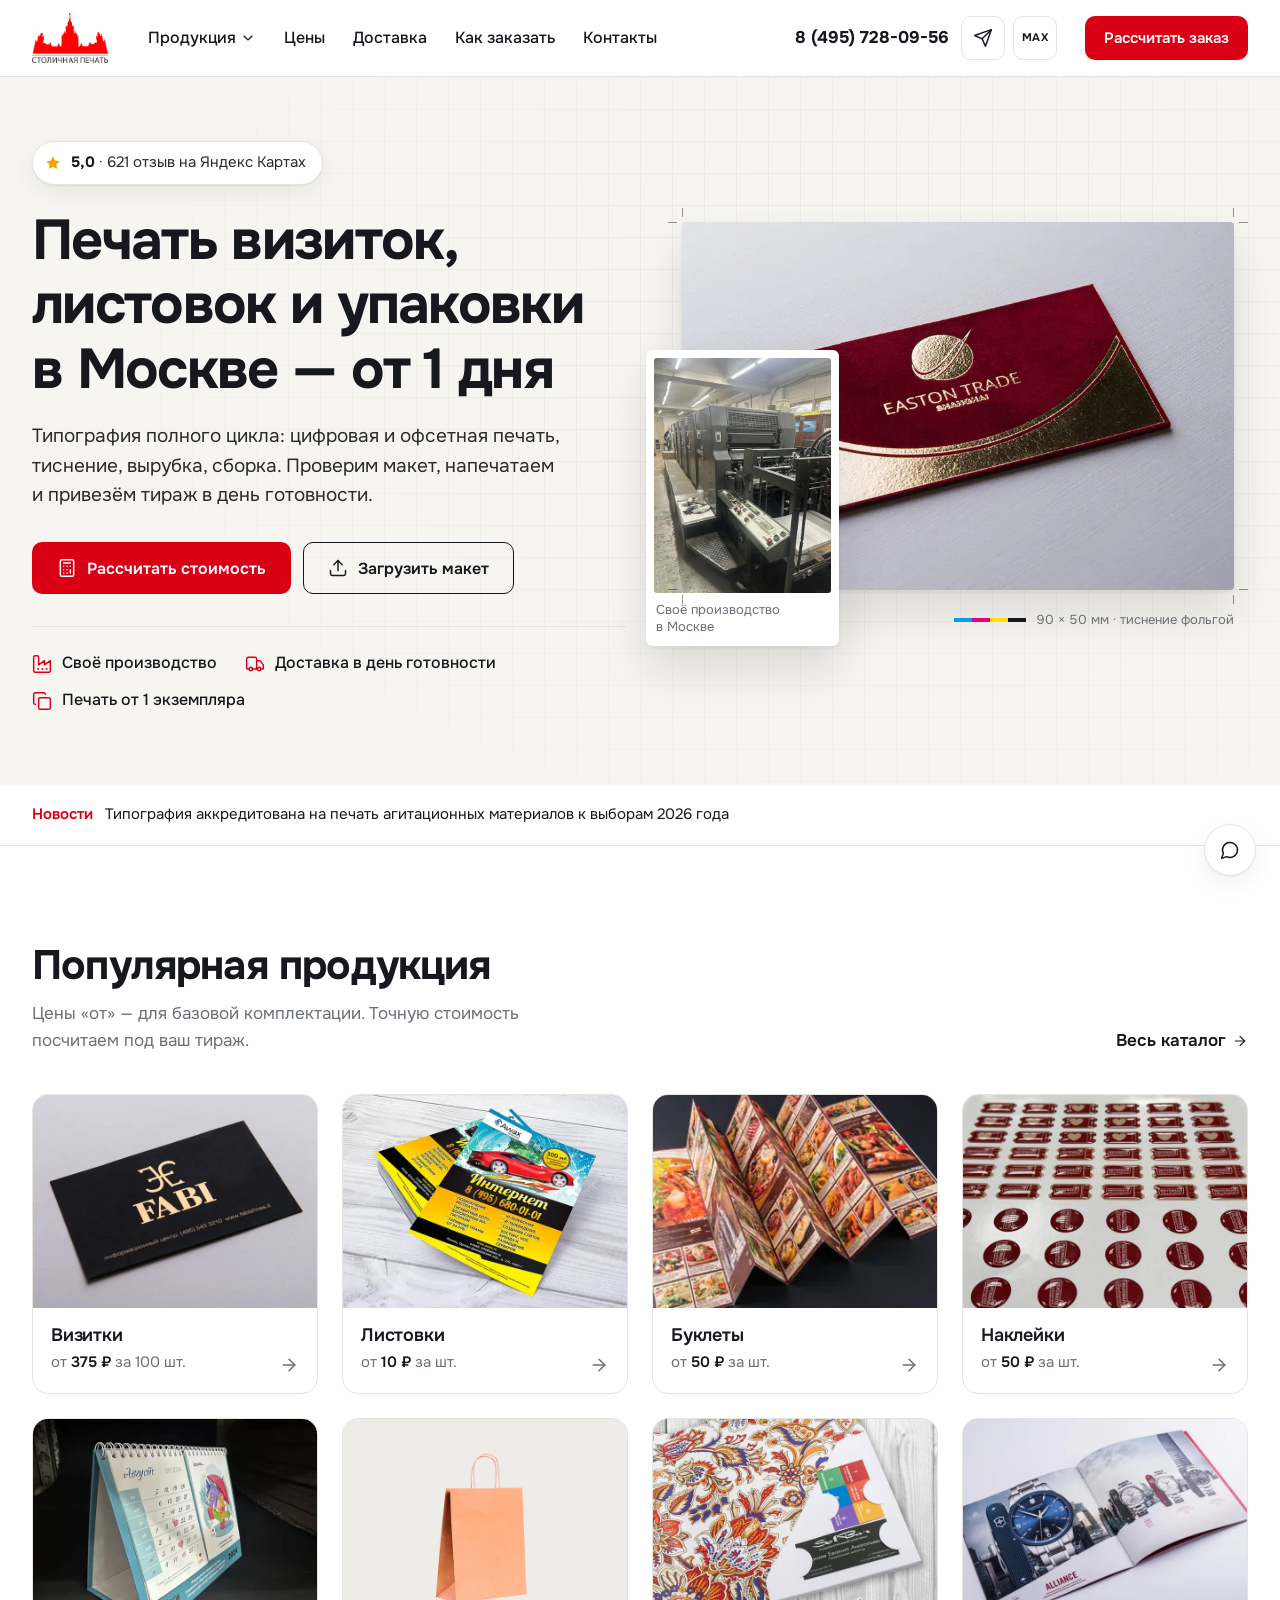
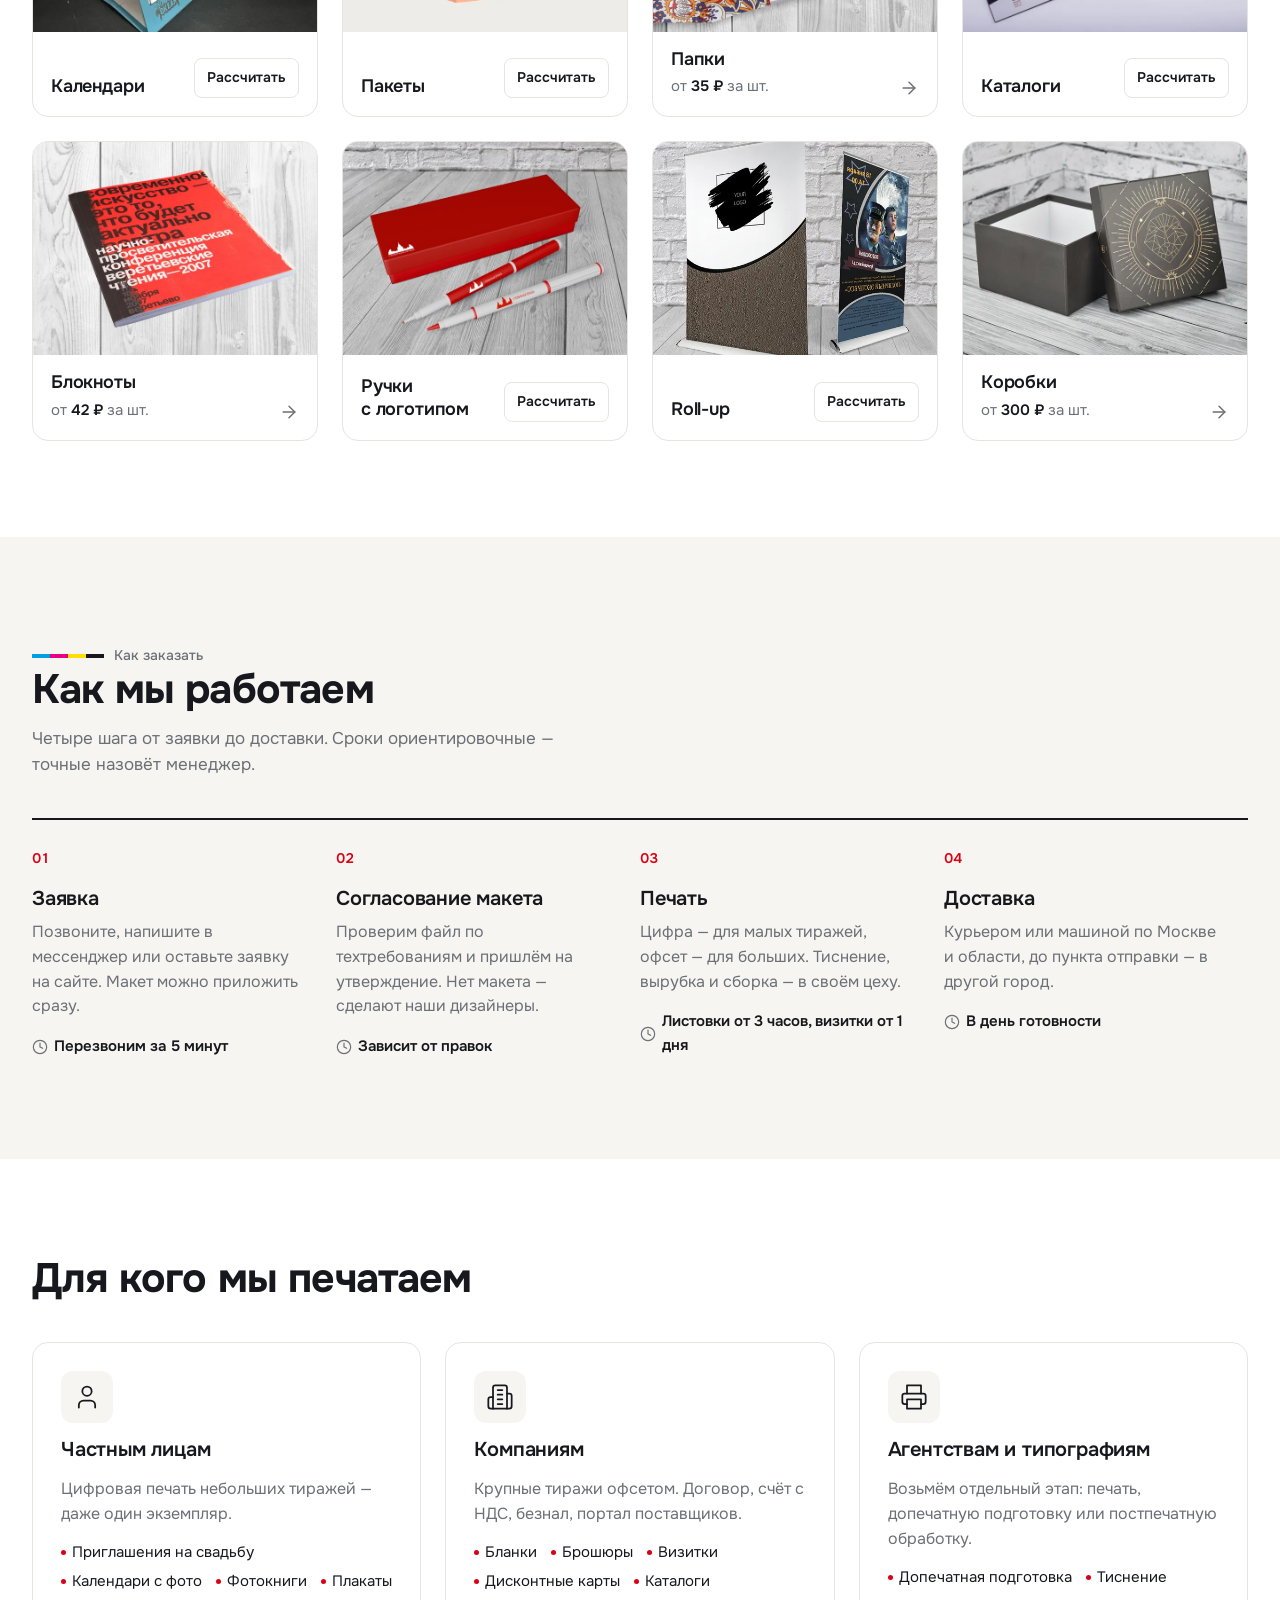
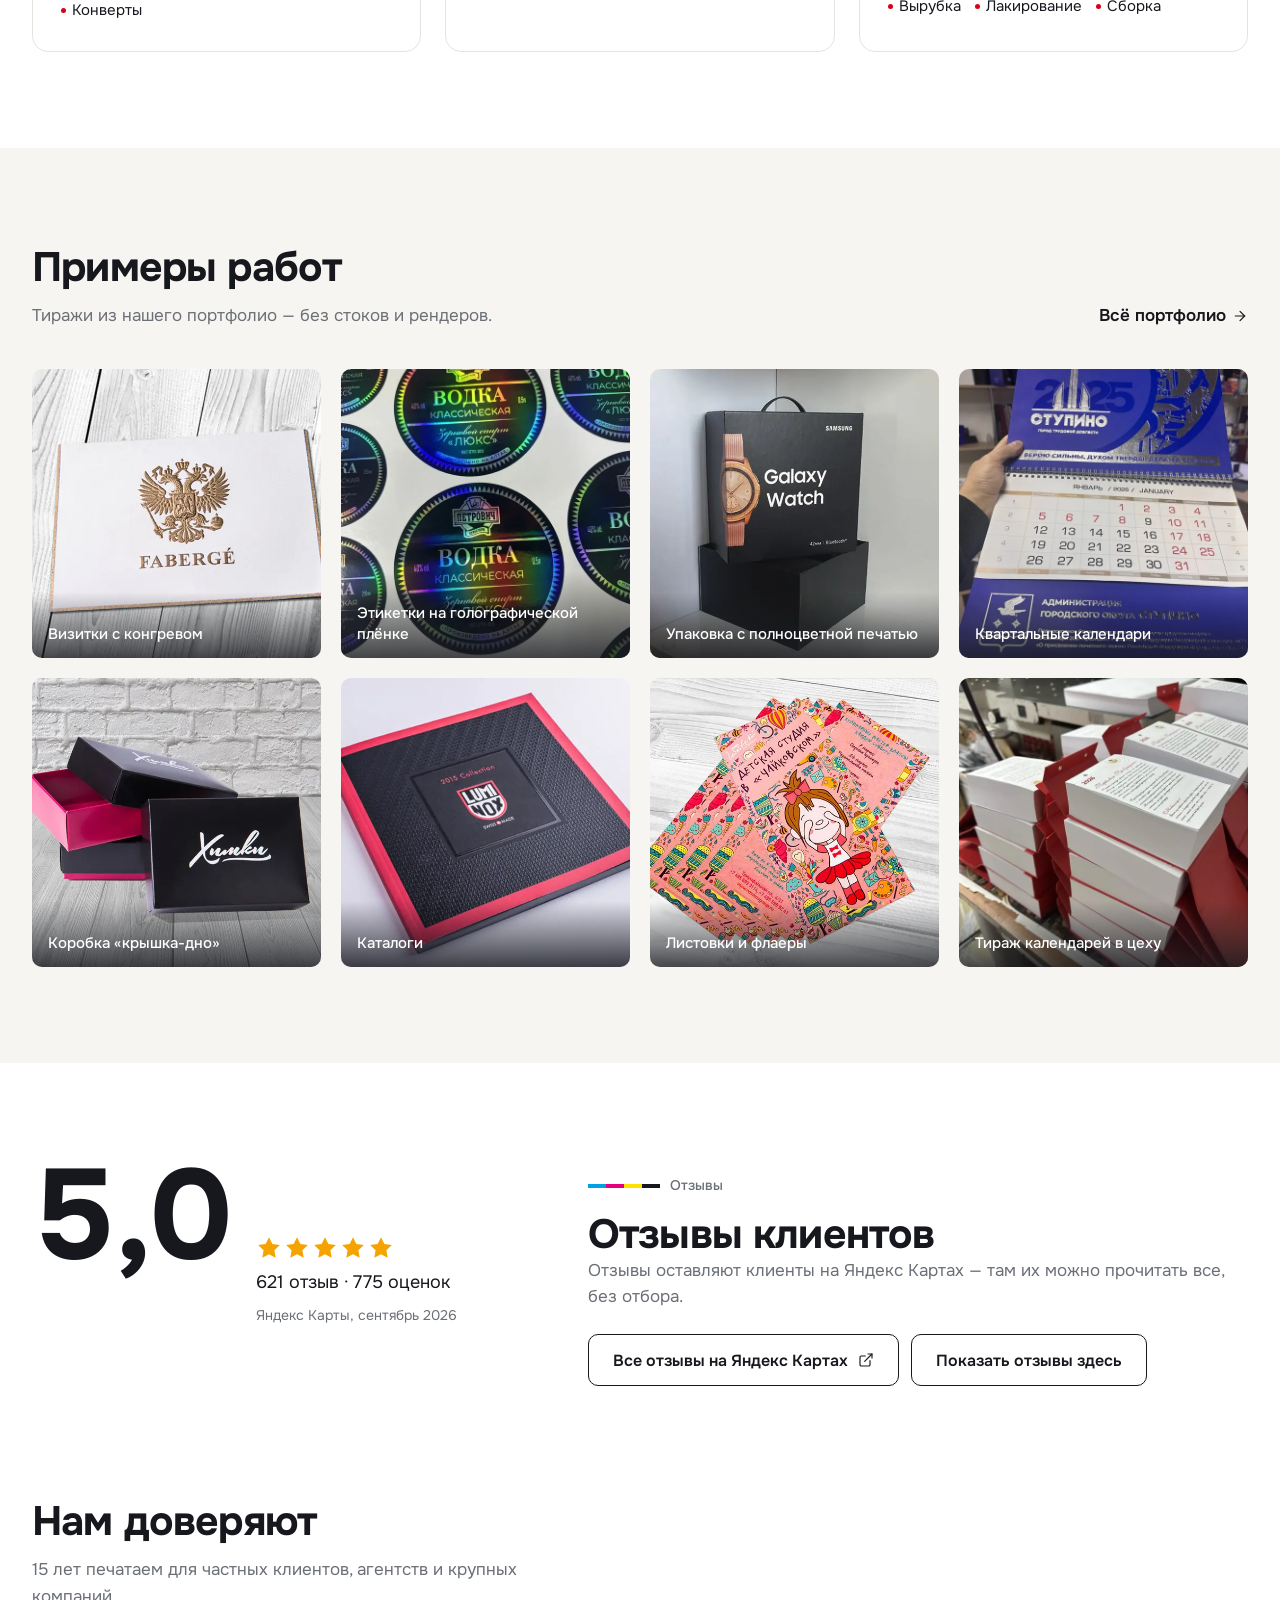
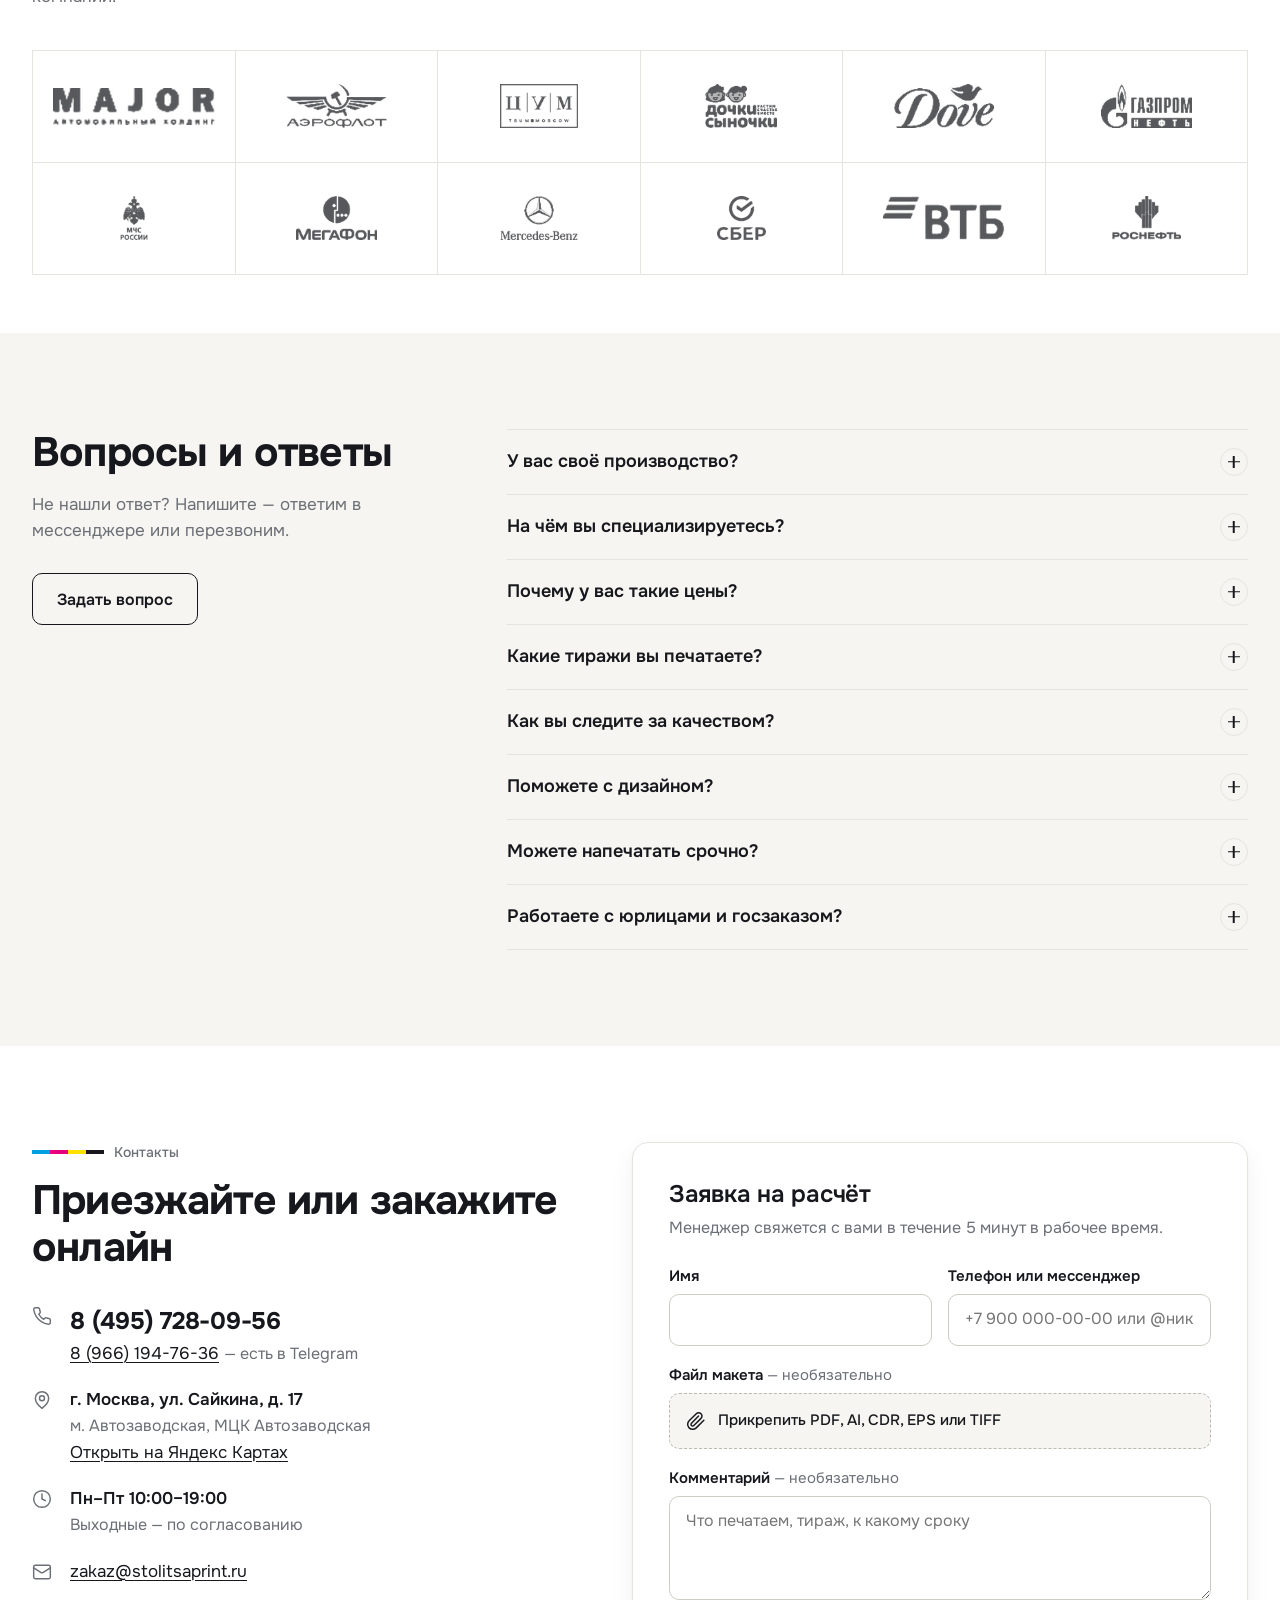
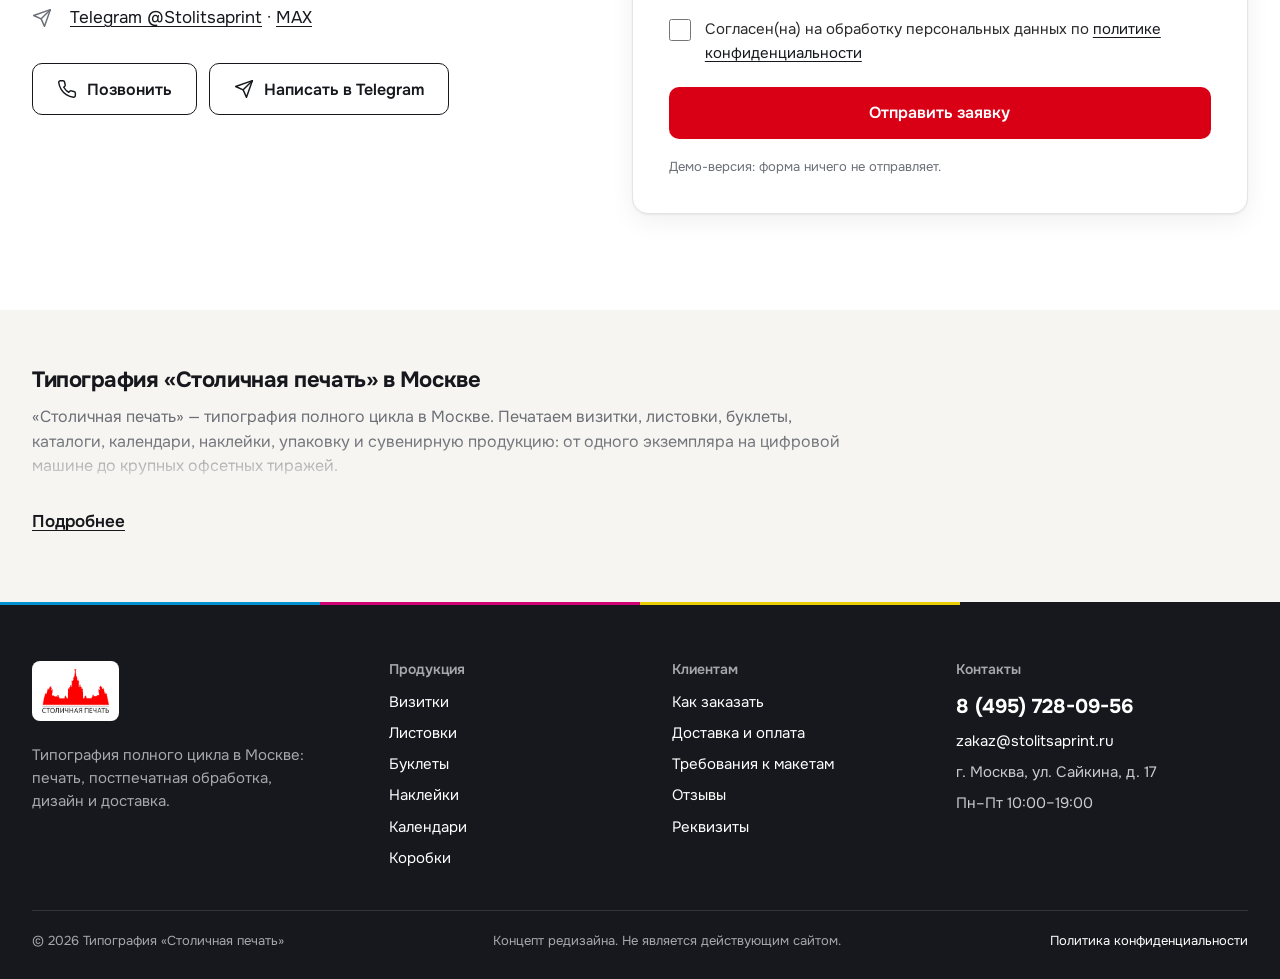
==== index.html @ eee94a29 "Концепт редизайна stolitsaprint.ru: главная и «Визитки» Статичный кликабельный макет (HTML + CSS + v" ====
<!doctype html>
<html lang="ru">
<head>
  <meta charset="utf-8">
  <meta name="viewport" content="width=device-width, initial-scale=1">
  <title>Печать визиток, листовок и упаковки в Москве | Столичная печать</title>
  <meta name="description" content="Типография полного цикла в Москве: цифровая и офсетная печать визиток, листовок, буклетов и упаковки от 1 экземпляра. Доставка в день готовности тиража.">
  <!-- Концепт: не индексировать, чтобы не конкурировать с действующим сайтом -->
  <meta name="robots" content="noindex, nofollow">
  <meta name="theme-color" content="#ffffff">
  <meta property="og:type" content="website">
  <meta property="og:locale" content="ru_RU">
  <meta property="og:title" content="Печать визиток, листовок и упаковки в Москве — Столичная печать">
  <meta property="og:description" content="Своё производство, доставка в день готовности, печать от 1 экземпляра. Рейтинг 5,0 на Яндекс Картах.">
  <link rel="icon" href="assets/img/favicon.png" type="image/png">
  <link rel="preconnect" href="https://fonts.googleapis.com">
  <link rel="preconnect" href="https://fonts.gstatic.com" crossorigin>
  <link rel="stylesheet" href="https://fonts.googleapis.com/css2?family=Onest:wght@400;500;600;700&display=swap">
  <link rel="preload" as="image" href="assets/img/hero-card.webp" fetchpriority="high">
  <link rel="stylesheet" href="assets/css/styles.css">
  <script>document.documentElement.classList.add('js');</script>
  <script src="assets/js/main.js" defer></script>
  <script type="application/ld+json">
  {
    "@context": "https://schema.org",
    "@type": "LocalBusiness",
    "@id": "https://stolitsaprint.ru/#business",
    "name": "Типография «Столичная печать»",
    "url": "https://stolitsaprint.ru/",
    "logo": "https://stolitsaprint.ru/local/templates/stolitsaprint/img/logo.png",
    "image": "https://stolitsaprint.ru/local/templates/stolitsaprint/img/logo.png",
    "telephone": "+7-495-728-09-56",
    "email": "zakaz@stolitsaprint.ru",
    "address": {
      "@type": "PostalAddress",
      "streetAddress": "ул. Сайкина, д. 17",
      "addressLocality": "Москва",
      "addressCountry": "RU"
    },
    "openingHoursSpecification": [{
      "@type": "OpeningHoursSpecification",
      "dayOfWeek": ["Monday", "Tuesday", "Wednesday", "Thursday", "Friday"],
      "opens": "10:00",
      "closes": "19:00"
    }],
    "sameAs": [
      "https://yandex.ru/maps/org/stolichnaya_pechat/109474708902/",
      "https://t.me/Stolitsaprint"
    ]
  }
  </script>
</head>
<body>
<!-- Иконки: один набор (Lucide), линейные, одна толщина -->
<svg width="0" height="0" style="position:absolute" aria-hidden="true" focusable="false">
  <symbol id="i-phone" viewBox="0 0 24 24"><path d="M22 16.92v3a2 2 0 0 1-2.18 2 19.79 19.79 0 0 1-8.63-3.07 19.5 19.5 0 0 1-6-6 19.79 19.79 0 0 1-3.07-8.67A2 2 0 0 1 4.11 2h3a2 2 0 0 1 2 1.72 12.84 12.84 0 0 0 .7 2.81 2 2 0 0 1-.45 2.11L8.09 9.91a16 16 0 0 0 6 6l1.27-1.27a2 2 0 0 1 2.11-.45 12.84 12.84 0 0 0 2.81.7A2 2 0 0 1 22 16.92z"/></symbol>
  <symbol id="i-send" viewBox="0 0 24 24"><path d="m22 2-7 20-4-9-9-4Z"/><path d="M22 2 11 13"/></symbol>
  <symbol id="i-msg" viewBox="0 0 24 24"><path d="M7.9 20A9 9 0 1 0 4 16.1L2 22Z"/></symbol>
  <symbol id="i-menu" viewBox="0 0 24 24"><path d="M4 6h16"/><path d="M4 12h16"/><path d="M4 18h16"/></symbol>
  <symbol id="i-x" viewBox="0 0 24 24"><path d="M18 6 6 18"/><path d="m6 6 12 12"/></symbol>
  <symbol id="i-chev-down" viewBox="0 0 24 24"><path d="m6 9 6 6 6-6"/></symbol>
  <symbol id="i-arrow-right" viewBox="0 0 24 24"><path d="M5 12h14"/><path d="m12 5 7 7-7 7"/></symbol>
  <symbol id="i-star" viewBox="0 0 24 24"><path d="M12 2l3.09 6.26L22 9.27l-5 4.87 1.18 6.88L12 17.77l-6.18 3.25L7 14.14 2 9.27l6.91-1.01L12 2z"/></symbol>
  <symbol id="i-factory" viewBox="0 0 24 24"><path d="M2 20a2 2 0 0 0 2 2h16a2 2 0 0 0 2-2V8l-7 5V8l-7 5V4a2 2 0 0 0-2-2H4a2 2 0 0 0-2 2Z"/><path d="M17 18h1"/><path d="M12 18h1"/><path d="M7 18h1"/></symbol>
  <symbol id="i-truck" viewBox="0 0 24 24"><path d="M14 18V6a2 2 0 0 0-2-2H4a2 2 0 0 0-2 2v11a1 1 0 0 0 1 1h2"/><path d="M15 18H9"/><path d="M19 18h2a1 1 0 0 0 1-1v-3.65a1 1 0 0 0-.22-.62l-3.48-4.35A1 1 0 0 0 17.52 8H14"/><circle cx="17" cy="18" r="2"/><circle cx="7" cy="18" r="2"/></symbol>
  <symbol id="i-copy" viewBox="0 0 24 24"><rect width="14" height="14" x="8" y="8" rx="2"/><path d="M4 16c-1.1 0-2-.9-2-2V4c0-1.1.9-2 2-2h10c1.1 0 2 .9 2 2"/></symbol>
  <symbol id="i-upload" viewBox="0 0 24 24"><path d="M21 15v4a2 2 0 0 1-2 2H5a2 2 0 0 1-2-2v-4"/><path d="m17 8-5-5-5 5"/><path d="M12 3v12"/></symbol>
  <symbol id="i-calc" viewBox="0 0 24 24"><rect width="16" height="20" x="4" y="2" rx="2"/><path d="M8 6h8"/><path d="M16 14v4"/><path d="M16 10h.01"/><path d="M12 10h.01"/><path d="M8 10h.01"/><path d="M12 14h.01"/><path d="M8 14h.01"/><path d="M12 18h.01"/><path d="M8 18h.01"/></symbol>
  <symbol id="i-check-circle" viewBox="0 0 24 24"><circle cx="12" cy="12" r="10"/><path d="m9 12 2 2 4-4"/></symbol>
  <symbol id="i-pin" viewBox="0 0 24 24"><path d="M20 10c0 6-8 12-8 12s-8-6-8-12a8 8 0 0 1 16 0Z"/><circle cx="12" cy="10" r="3"/></symbol>
  <symbol id="i-clock" viewBox="0 0 24 24"><circle cx="12" cy="12" r="10"/><path d="M12 6v6l4 2"/></symbol>
  <symbol id="i-mail" viewBox="0 0 24 24"><rect width="20" height="16" x="2" y="4" rx="2"/><path d="m22 7-8.97 5.7a1.94 1.94 0 0 1-2.06 0L2 7"/></symbol>
  <symbol id="i-user" viewBox="0 0 24 24"><path d="M19 21v-2a4 4 0 0 0-4-4H9a4 4 0 0 0-4 4v2"/><circle cx="12" cy="7" r="4"/></symbol>
  <symbol id="i-building" viewBox="0 0 24 24"><path d="M6 22V4a2 2 0 0 1 2-2h8a2 2 0 0 1 2 2v18Z"/><path d="M6 12H4a2 2 0 0 0-2 2v6a2 2 0 0 0 2 2h2"/><path d="M18 9h2a2 2 0 0 1 2 2v9a2 2 0 0 1-2 2h-2"/><path d="M10 6h4"/><path d="M10 10h4"/><path d="M10 14h4"/><path d="M10 18h4"/></symbol>
  <symbol id="i-printer" viewBox="0 0 24 24"><path d="M6 9V2h12v7"/><path d="M6 18H4a2 2 0 0 1-2-2v-5a2 2 0 0 1 2-2h16a2 2 0 0 1 2 2v5a2 2 0 0 1-2 2h-2"/><rect width="12" height="8" x="6" y="14"/></symbol>
  <symbol id="i-external" viewBox="0 0 24 24"><path d="M15 3h6v6"/><path d="M10 14 21 3"/><path d="M18 13v6a2 2 0 0 1-2 2H5a2 2 0 0 1-2-2V8a2 2 0 0 1 2-2h6"/></symbol>
  <symbol id="i-paperclip" viewBox="0 0 24 24"><path d="m21.44 11.05-9.19 9.19a6 6 0 0 1-8.49-8.49l8.57-8.57A4 4 0 1 1 18 8.84l-8.59 8.57a2 2 0 0 1-2.83-2.83l8.49-8.48"/></symbol>
</svg>

<a class="skip-link" href="#main">Перейти к содержанию</a>

<header class="header">
  <div class="container header__inner">
    <a class="logo" href="./" aria-label="Столичная печать — на главную"><img src="assets/img/logo.png" width="189" height="125" alt="Столичная печать"></a>
    <nav class="nav" aria-label="Основное меню">
      <button class="nav__link" id="mega-btn" type="button" aria-expanded="false" aria-controls="mega">Продукция <svg class="i i--sm" aria-hidden="true"><use href="#i-chev-down"/></svg></button>
      <a class="nav__link" href="#" data-stub>Цены</a>
      <a class="nav__link" href="vizitki/#delivery">Доставка</a>
      <a class="nav__link" href="#how">Как заказать</a>
      <a class="nav__link" href="#contacts">Контакты</a>
    </nav>
    <div class="header__contacts">
      <a class="header__phone" href="tel:+74957280956">8 (495) 728-09-56</a>
      <a class="icon-btn icon-btn--call" href="tel:+74957280956" aria-label="Позвонить: 8 (495) 728-09-56"><svg class="i" aria-hidden="true"><use href="#i-phone"/></svg></a>
      <a class="icon-btn" href="https://t.me/Stolitsaprint" target="_blank" rel="noopener" aria-label="Написать в Telegram"><svg class="i" aria-hidden="true"><use href="#i-send"/></svg></a>
      <a class="icon-btn" href="https://max.ru/u/f9LHodD0cOImZH7Z6fxQsS6uw_I-IrdhSO24rC0mJl4U2F6npe6dw1zh8OI" target="_blank" rel="noopener" aria-label="Написать в MAX"><span class="icon-btn__txt" aria-hidden="true">MAX</span></a>
    </div>
    <button class="btn btn--primary btn--sm header__cta" type="button" data-order data-title="Расчёт заказа">Рассчитать заказ</button>
    <button class="icon-btn burger" id="burger" type="button" aria-expanded="false" aria-controls="mnav" aria-label="Открыть меню"><svg class="i" aria-hidden="true"><use href="#i-menu"/></svg></button>
  </div>

  <div class="mega" id="mega" hidden>
    <div class="container mega__grid">
      <div class="mega__group">
        <h3>Полиграфия</h3>
        <ul>
          <li><a href="vizitki/">Визитки</a></li>
          <li><a href="#" data-stub>Листовки</a></li>
          <li><a href="#" data-stub>Буклеты</a></li>
          <li><a href="#" data-stub>Каталоги</a></li>
          <li><a href="#" data-stub>Блокноты</a></li>
          <li><a href="#" data-stub>Календари</a></li>
          <li><a href="#" data-stub>Наклейки</a></li>
        </ul>
      </div>
      <div class="mega__group">
        <h3>Упаковка</h3>
        <ul>
          <li><a href="#" data-stub>Коробки</a></li>
          <li><a href="#" data-stub>Пакеты</a></li>
          <li><a href="#" data-stub>Подарочная упаковка</a></li>
          <li><a href="#" data-stub>Папки</a></li>
        </ul>
      </div>
      <div class="mega__group">
        <h3>Сувениры</h3>
        <ul>
          <li><a href="#" data-stub>Ручки с логотипом</a></li>
          <li><a href="#" data-stub>Кружки</a></li>
          <li><a href="#" data-stub>Ежедневники</a></li>
          <li><a href="#" data-stub>Футболки</a></li>
        </ul>
      </div>
      <div class="mega__group">
        <h3>Реклама и POS</h3>
        <ul>
          <li><a href="#" data-stub>Roll-up</a></li>
          <li><a href="#" data-stub>Баннеры</a></li>
          <li><a href="#" data-stub>Вывески</a></li>
          <li><a href="#" data-stub>POS-материалы</a></li>
        </ul>
      </div>
      <div class="mega__group">
        <h3>Дизайн</h3>
        <ul>
          <li><a href="#" data-stub>Разработка макета</a></li>
          <li><a href="#" data-stub>Логотип</a></li>
          <li><a href="#" data-stub>Фирменный стиль</a></li>
        </ul>
      </div>
      <div class="mega__promo">
        <h3>Не нашли нужное?</h3>
        <p>Опишите задачу или пришлите макет — посчитаем любой тираж.</p>
        <button class="btn btn--secondary btn--sm" type="button" data-order data-title="Расчёт заказа">Оставить заявку</button>
        <a class="link-arrow" href="#" data-stub>Весь каталог <svg class="i i--sm" aria-hidden="true"><use href="#i-arrow-right"/></svg></a>
      </div>
    </div>
  </div>
</header>

<div class="mnav" id="mnav" hidden>
  <nav aria-label="Мобильное меню">
    <ul class="mnav__list">
      <li>
        <button class="mnav__link" type="button" data-toggle aria-expanded="false" aria-controls="mnav-products">Продукция <svg class="i" aria-hidden="true"><use href="#i-chev-down"/></svg></button>
        <ul class="mnav__sub" id="mnav-products" hidden>
          <li><a href="vizitki/">Визитки</a></li>
          <li><a href="#" data-stub>Листовки</a></li>
          <li><a href="#" data-stub>Буклеты</a></li>
          <li><a href="#" data-stub>Наклейки</a></li>
          <li><a href="#" data-stub>Календари</a></li>
          <li><a href="#" data-stub>Каталоги</a></li>
          <li><a href="#" data-stub>Коробки</a></li>
          <li><a href="#" data-stub>Пакеты</a></li>
          <li><a href="#" data-stub>Сувениры</a></li>
          <li><a href="#" data-stub>Весь каталог</a></li>
        </ul>
      </li>
      <li><a class="mnav__link" href="#" data-stub>Цены</a></li>
      <li><a class="mnav__link" href="vizitki/#delivery">Доставка</a></li>
      <li><a class="mnav__link" href="#how">Как заказать</a></li>
      <li><a class="mnav__link" href="#contacts">Контакты</a></li>
    </ul>
    <div class="mnav__foot">
      <a class="header__phone" href="tel:+74957280956">8 (495) 728-09-56</a>
      <button class="btn btn--primary btn--block" type="button" data-order data-title="Расчёт заказа">Рассчитать заказ</button>
      <a class="btn btn--secondary btn--block" href="https://t.me/Stolitsaprint" target="_blank" rel="noopener"><svg class="i" aria-hidden="true"><use href="#i-send"/></svg>Telegram</a>
      <a class="btn btn--secondary btn--block" href="https://max.ru/u/f9LHodD0cOImZH7Z6fxQsS6uw_I-IrdhSO24rC0mJl4U2F6npe6dw1zh8OI" target="_blank" rel="noopener">MAX</a>
    </div>
  </nav>
</div>

<main id="main">
  <!-- 1. Первый экран -->
  <section class="hero" aria-labelledby="hero-title">
    <div class="container hero__grid">
      <div class="hero__text">
        <a class="rating-badge" href="https://yandex.ru/maps/org/stolichnaya_pechat/109474708902/" target="_blank" rel="noopener">
          <span class="stars" aria-hidden="true"><svg class="i"><use href="#i-star"/></svg></span>
          <span><strong>5,0</strong> · 621 отзыв на Яндекс Картах</span>
        </a>
        <h1 id="hero-title">Печать визиток, листовок и&nbsp;упаковки в&nbsp;Москве — от&nbsp;1&nbsp;дня</h1>
        <p class="hero__lead">Типография полного цикла: цифровая и&nbsp;офсетная печать, тиснение, вырубка, сборка. Проверим макет, напечатаем и&nbsp;привезём тираж в&nbsp;день готовности.</p>
        <div class="hero__actions">
          <button class="btn btn--primary" type="button" data-order data-title="Расчёт стоимости"><svg class="i" aria-hidden="true"><use href="#i-calc"/></svg>Рассчитать стоимость</button>
          <button class="btn btn--secondary" type="button" data-order data-file><svg class="i" aria-hidden="true"><use href="#i-upload"/></svg>Загрузить макет</button>
        </div>
        <ul class="facts">
          <li><svg class="i" aria-hidden="true"><use href="#i-factory"/></svg>Своё производство</li>
          <li><svg class="i" aria-hidden="true"><use href="#i-truck"/></svg>Доставка в&nbsp;день готовности</li>
          <li><svg class="i" aria-hidden="true"><use href="#i-copy"/></svg>Печать от&nbsp;1&nbsp;экземпляра</li>
        </ul>
      </div>
      <div class="hero__media">
        <div class="hero__photo crop">
          <img src="assets/img/hero-card.webp" width="817" height="544" alt="Визитка на бордовом картоне с золотым тиснением фольгой" fetchpriority="high" decoding="async">
        </div>
        <figure class="hero__press">
          <img src="assets/img/hero-press.webp" width="480" height="640" alt="Офсетная печатная машина в цеху" decoding="async">
          <figcaption>Своё производство в&nbsp;Москве</figcaption>
        </figure>
        <p class="hero__spec"><span class="cmyk" aria-hidden="true"></span>90 × 50 мм · тиснение фольгой</p>
      </div>
    </div>
  </section>

  <div class="newsline">
    <div class="container newsline__inner">
      <span class="newsline__tag">Новости</span>
      <a href="#" data-stub>Типография аккредитована на&nbsp;печать агитационных материалов к&nbsp;выборам 2026&nbsp;года</a>
    </div>
  </div>

  <!-- 2. Популярная продукция -->
  <section class="section" id="products" aria-labelledby="products-title">
    <div class="container">
      <div class="section-head">
        <div>
          <h2 id="products-title">Популярная продукция</h2>
          <p>Цены «от» — для базовой комплектации. Точную стоимость посчитаем под ваш тираж.</p>
        </div>
        <a class="section-head__link" href="#" data-stub>Весь каталог <svg class="i i--sm" aria-hidden="true"><use href="#i-arrow-right"/></svg></a>
      </div>
      <ul class="products">
        <li class="product reveal">
          <div class="product__img"><img src="assets/img/products/vizitki.webp" width="640" height="480" alt="Чёрная визитка с золотым логотипом" loading="lazy" decoding="async"></div>
          <div class="product__body">
            <div><h3 class="product__name"><a href="vizitki/">Визитки</a></h3><p class="product__price">от <strong>375&nbsp;₽</strong> за 100&nbsp;шт.</p></div>
            <svg class="i product__arrow" aria-hidden="true"><use href="#i-arrow-right"/></svg>
          </div>
        </li>
        <li class="product reveal">
          <div class="product__img"><img src="assets/img/products/listovki.webp" width="640" height="480" alt="Пачки цветных листовок" loading="lazy" decoding="async"></div>
          <div class="product__body">
            <div><h3 class="product__name"><a href="#" data-stub>Листовки</a></h3><p class="product__price">от <strong>10&nbsp;₽</strong> за шт.</p></div>
            <svg class="i product__arrow" aria-hidden="true"><use href="#i-arrow-right"/></svg>
          </div>
        </li>
        <li class="product reveal">
          <div class="product__img"><img src="assets/img/products/buklety.webp" width="270" height="202" alt="Буклет-гармошка с меню ресторана" loading="lazy" decoding="async"></div>
          <div class="product__body">
            <div><h3 class="product__name"><a href="#" data-stub>Буклеты</a></h3><p class="product__price">от <strong>50&nbsp;₽</strong> за шт.</p></div>
            <svg class="i product__arrow" aria-hidden="true"><use href="#i-arrow-right"/></svg>
          </div>
        </li>
        <li class="product reveal">
          <div class="product__img"><img src="assets/img/products/nakleyki.webp" width="640" height="480" alt="Лист наклеек-этикеток после вырубки" loading="lazy" decoding="async"></div>
          <div class="product__body">
            <div><h3 class="product__name"><a href="#" data-stub>Наклейки</a></h3><p class="product__price">от <strong>50&nbsp;₽</strong> за шт.</p></div>
            <svg class="i product__arrow" aria-hidden="true"><use href="#i-arrow-right"/></svg>
          </div>
        </li>
        <li class="product reveal">
          <div class="product__img"><img src="assets/img/products/kalendari.webp" width="640" height="480" alt="Настольный календарь-домик на пружине" loading="lazy" decoding="async"></div>
          <div class="product__body">
            <div><h3 class="product__name"><a href="#" data-stub>Календари</a></h3></div>
            <button class="product__calc" type="button" data-order data-product="календари">Рассчитать</button>
          </div>
        </li>
        <li class="product reveal">
          <div class="product__img"><img src="assets/img/products/pakety.webp" width="640" height="480" alt="Крафтовый бумажный пакет" loading="lazy" decoding="async"></div>
          <div class="product__body">
            <div><h3 class="product__name"><a href="#" data-stub>Пакеты</a></h3></div>
            <button class="product__calc" type="button" data-order data-product="пакеты">Рассчитать</button>
          </div>
        </li>
        <li class="product reveal">
          <div class="product__img"><img src="assets/img/products/papki.webp" width="640" height="480" alt="Папка с фирменным орнаментом" loading="lazy" decoding="async"></div>
          <div class="product__body">
            <div><h3 class="product__name"><a href="#" data-stub>Папки</a></h3><p class="product__price">от <strong>35&nbsp;₽</strong> за шт.</p></div>
            <svg class="i product__arrow" aria-hidden="true"><use href="#i-arrow-right"/></svg>
          </div>
        </li>
        <li class="product reveal">
          <div class="product__img"><img src="assets/img/products/katalogi.webp" width="640" height="480" alt="Раскрытый каталог часов" loading="lazy" decoding="async"></div>
          <div class="product__body">
            <div><h3 class="product__name"><a href="#" data-stub>Каталоги</a></h3></div>
            <button class="product__calc" type="button" data-order data-product="каталоги">Рассчитать</button>
          </div>
        </li>
        <li class="product reveal">
          <div class="product__img"><img src="assets/img/products/bloknoty.webp" width="640" height="480" alt="Блокнот с красно-чёрной обложкой" loading="lazy" decoding="async"></div>
          <div class="product__body">
            <div><h3 class="product__name"><a href="#" data-stub>Блокноты</a></h3><p class="product__price">от <strong>42&nbsp;₽</strong> за шт.</p></div>
            <svg class="i product__arrow" aria-hidden="true"><use href="#i-arrow-right"/></svg>
          </div>
        </li>
        <li class="product reveal">
          <div class="product__img"><img src="assets/img/products/ruchki.webp" width="640" height="480" alt="Ручки с логотипом в подарочном футляре" loading="lazy" decoding="async"></div>
          <div class="product__body">
            <div><h3 class="product__name"><a href="#" data-stub>Ручки с&nbsp;логотипом</a></h3></div>
            <button class="product__calc" type="button" data-order data-product="ручки с логотипом">Рассчитать</button>
          </div>
        </li>
        <li class="product reveal">
          <div class="product__img"><img src="assets/img/products/roll-up.webp" width="545" height="408" alt="Два мобильных стенда roll-up" loading="lazy" decoding="async"></div>
          <div class="product__body">
            <div><h3 class="product__name"><a href="#" data-stub>Roll-up</a></h3></div>
            <button class="product__calc" type="button" data-order data-product="roll-up">Рассчитать</button>
          </div>
        </li>
        <li class="product reveal">
          <div class="product__img"><img src="assets/img/products/korobki.webp" width="640" height="480" alt="Чёрная подарочная коробка с золотым узором" loading="lazy" decoding="async"></div>
          <div class="product__body">
            <div><h3 class="product__name"><a href="#" data-stub>Коробки</a></h3><p class="product__price">от <strong>300&nbsp;₽</strong> за шт.</p></div>
            <svg class="i product__arrow" aria-hidden="true"><use href="#i-arrow-right"/></svg>
          </div>
        </li>
      </ul>
    </div>
  </section>

  <!-- 3. Как мы работаем -->
  <section class="section section--paper" id="how" aria-labelledby="how-title">
    <div class="container">
      <div class="section-head">
        <div>
          <p class="eyebrow"><span class="cmyk" aria-hidden="true"></span>Как заказать</p>
          <h2 id="how-title">Как мы работаем</h2>
          <p>Четыре шага от заявки до доставки. Сроки ориентировочные — точные назовёт менеджер.</p>
        </div>
      </div>
      <ol class="steps">
        <li class="step reveal">
          <h3>Заявка</h3>
          <p>Позвоните, напишите в мессенджер или оставьте заявку на сайте. Макет можно приложить сразу.</p>
          <span class="step__time"><svg class="i i--sm" aria-hidden="true"><use href="#i-clock"/></svg>Перезвоним за 5 минут</span>
        </li>
        <li class="step reveal">
          <h3>Согласование макета</h3>
          <p>Проверим файл по техтребованиям и пришлём на утверждение. Нет макета — сделают наши дизайнеры.</p>
          <span class="step__time"><svg class="i i--sm" aria-hidden="true"><use href="#i-clock"/></svg>Зависит от правок</span>
        </li>
        <li class="step reveal">
          <h3>Печать</h3>
          <p>Цифра — для малых тиражей, офсет — для больших. Тиснение, вырубка и&nbsp;сборка — в своём цеху.</p>
          <span class="step__time"><svg class="i i--sm" aria-hidden="true"><use href="#i-clock"/></svg>Листовки от 3 часов, визитки от 1 дня</span>
        </li>
        <li class="step reveal">
          <h3>Доставка</h3>
          <p>Курьером или машиной по Москве и области, до пункта отправки — в другой город.</p>
          <span class="step__time"><svg class="i i--sm" aria-hidden="true"><use href="#i-clock"/></svg>В день готовности</span>
        </li>
      </ol>
    </div>
  </section>

  <!-- 4. Для кого -->
  <section class="section" aria-labelledby="who-title">
    <div class="container">
      <div class="section-head"><h2 id="who-title">Для кого мы печатаем</h2></div>
      <div class="audience">
        <article class="aud reveal">
          <span class="aud__icon" aria-hidden="true"><svg class="i i--lg"><use href="#i-user"/></svg></span>
          <h3>Частным лицам</h3>
          <p>Цифровая печать небольших тиражей — даже один экземпляр.</p>
          <ul><li>Приглашения на свадьбу</li><li>Календари с фото</li><li>Фотокниги</li><li>Плакаты</li><li>Конверты</li></ul>
        </article>
        <article class="aud reveal">
          <span class="aud__icon" aria-hidden="true"><svg class="i i--lg"><use href="#i-building"/></svg></span>
          <h3>Компаниям</h3>
          <p>Крупные тиражи офсетом. Договор, счёт с НДС, безнал, портал поставщиков.</p>
          <ul><li>Бланки</li><li>Брошюры</li><li>Визитки</li><li>Дисконтные карты</li><li>Каталоги</li></ul>
        </article>
        <article class="aud reveal">
          <span class="aud__icon" aria-hidden="true"><svg class="i i--lg"><use href="#i-printer"/></svg></span>
          <h3>Агентствам и типографиям</h3>
          <p>Возьмём отдельный этап: печать, допечатную подготовку или постпечатную обработку.</p>
          <ul><li>Допечатная подготовка</li><li>Тиснение</li><li>Вырубка</li><li>Лакирование</li><li>Сборка</li></ul>
        </article>
      </div>
    </div>
  </section>

  <!-- 5. Примеры работ -->
  <section class="section section--paper" id="works" aria-labelledby="works-title">
    <div class="container">
      <div class="section-head">
        <div>
          <h2 id="works-title">Примеры работ</h2>
          <p>Тиражи из нашего портфолио — без стоков и рендеров.</p>
        </div>
        <a class="section-head__link" href="#" data-stub>Всё портфолио <svg class="i i--sm" aria-hidden="true"><use href="#i-arrow-right"/></svg></a>
      </div>
      <ul class="gallery">
        <li><figure class="gallery__item reveal"><img src="assets/img/works/tisnenie.webp" width="545" height="545" alt="Визитка с конгревным гербом на белом картоне" loading="lazy" decoding="async"><figcaption>Визитки с конгревом</figcaption></figure></li>
        <li><figure class="gallery__item reveal"><img src="assets/img/works/etiketki-golografiya.webp" width="600" height="600" alt="Круглые этикетки на голографической плёнке" loading="lazy" decoding="async"><figcaption>Этикетки на голографической плёнке</figcaption></figure></li>
        <li><figure class="gallery__item reveal"><img src="assets/img/works/upakovka-samsung.webp" width="545" height="545" alt="Коробка с ручкой и полноцветной печатью" loading="lazy" decoding="async"><figcaption>Упаковка с полноцветной печатью</figcaption></figure></li>
        <li><figure class="gallery__item reveal"><img src="assets/img/works/kalendar-kvartalny.webp" width="600" height="600" alt="Квартальный календарь в руке" loading="lazy" decoding="async"><figcaption>Квартальные календари</figcaption></figure></li>
        <li><figure class="gallery__item reveal"><img src="assets/img/works/korobka-himki.webp" width="545" height="545" alt="Коробка крышка-дно с логотипом" loading="lazy" decoding="async"><figcaption>Коробка «крышка-дно»</figcaption></figure></li>
        <li><figure class="gallery__item reveal"><img src="assets/img/works/katalog-lumtec.webp" width="545" height="545" alt="Каталог в твёрдой чёрной обложке" loading="lazy" decoding="async"><figcaption>Каталоги</figcaption></figure></li>
        <li><figure class="gallery__item reveal"><img src="assets/img/works/listovki-stanciya.webp" width="545" height="545" alt="Стопки листовок и флаеров" loading="lazy" decoding="async"><figcaption>Листовки и флаеры</figcaption></figure></li>
        <li><figure class="gallery__item reveal"><img src="assets/img/works/proizvodstvo.webp" width="600" height="600" alt="Готовый тираж календарей в цеху перед отгрузкой" loading="lazy" decoding="async"><figcaption>Тираж календарей в цеху</figcaption></figure></li>
      </ul>
    </div>
  </section>

  <!-- 6. Отзывы -->
  <section class="section" id="reviews" aria-labelledby="reviews-title">
    <div class="container">
      <div class="reviews">
        <div class="score reveal">
          <p class="score__num" aria-hidden="true">5,0</p>
          <div class="score__meta">
            <span class="stars" aria-hidden="true"><svg class="i"><use href="#i-star"/></svg><svg class="i"><use href="#i-star"/></svg><svg class="i"><use href="#i-star"/></svg><svg class="i"><use href="#i-star"/></svg><svg class="i"><use href="#i-star"/></svg></span>
            <p><span class="visually-hidden">Рейтинг 5,0 из 5: </span>621 отзыв · 775 оценок</p>
            <small>Яндекс Карты, сентябрь 2026</small>
          </div>
        </div>
        <div class="reviews__text">
          <p class="eyebrow"><span class="cmyk" aria-hidden="true"></span>Отзывы</p>
          <h2 id="reviews-title">Отзывы клиентов</h2>
          <p>Отзывы оставляют клиенты на Яндекс Картах — там их можно прочитать все, без отбора.</p>
          <div class="reviews__actions">
            <a class="btn btn--secondary" href="https://yandex.ru/maps/org/stolichnaya_pechat/109474708902/" target="_blank" rel="noopener">Все отзывы на Яндекс Картах <svg class="i i--sm" aria-hidden="true"><use href="#i-external"/></svg></a>
            <button class="btn btn--secondary" type="button" data-reviews-load aria-controls="reviews-widget" aria-expanded="false">Показать отзывы здесь</button>
          </div>
        </div>
      </div>
      <div class="widget-slot" id="reviews-widget" hidden><div class="widget-frame"></div></div>
    </div>
  </section>

  <!-- 7. Клиенты -->
  <section class="section section--tight" aria-labelledby="clients-title" style="padding-top:0">
    <div class="container">
      <div class="section-head">
        <div>
          <h2 id="clients-title">Нам доверяют</h2>
          <p>15 лет печатаем для частных клиентов, агентств и крупных компаний.</p>
        </div>
      </div>
      <ul class="clients">
        <li><img src="assets/img/clients/major.webp" width="200" height="46" alt="Major" loading="lazy"></li>
        <li><img src="assets/img/clients/aeroflot.webp" width="147" height="64" alt="Аэрофлот" loading="lazy"></li>
        <li><img src="assets/img/clients/tsum.webp" width="113" height="64" alt="ЦУМ" loading="lazy"></li>
        <li><img src="assets/img/clients/dochki.webp" width="105" height="64" alt="Дочки-Сыночки" loading="lazy"></li>
        <li><img src="assets/img/clients/dove.webp" width="145" height="64" alt="Dove" loading="lazy"></li>
        <li><img src="assets/img/clients/gpn.webp" width="133" height="64" alt="Газпром нефть" loading="lazy"></li>
        <li><img src="assets/img/clients/mchs.webp" width="40" height="64" alt="МЧС России" loading="lazy"></li>
        <li><img src="assets/img/clients/megafon.webp" width="118" height="64" alt="МегаФон" loading="lazy"></li>
        <li><img src="assets/img/clients/mercedes.webp" width="113" height="64" alt="Mercedes-Benz" loading="lazy"></li>
        <li><img src="assets/img/clients/sber.webp" width="72" height="64" alt="Сбер" loading="lazy"></li>
        <li><img src="assets/img/clients/vtb.webp" width="176" height="64" alt="ВТБ" loading="lazy"></li>
        <li><img src="assets/img/clients/rosneft.webp" width="101" height="64" alt="Роснефть" loading="lazy"></li>
      </ul>
    </div>
  </section>

  <!-- 8. Вопросы и ответы -->
  <section class="section section--paper" id="faq" aria-labelledby="faq-title">
    <div class="container faq-wrap">
      <div class="faq-aside">
        <h2 id="faq-title">Вопросы и ответы</h2>
        <p>Не нашли ответ? Напишите — ответим в мессенджере или перезвоним.</p>
        <button class="btn btn--secondary" type="button" data-order data-title="Вопрос менеджеру">Задать вопрос</button>
      </div>
      <div class="accordion">
        <div class="acc">
          <h3><button class="acc__btn" type="button" data-toggle aria-expanded="false" aria-controls="faq-1" id="faq-1-btn">У вас своё производство?<span class="acc__sign" aria-hidden="true"></span></button></h3>
          <div class="acc__panel" id="faq-1" role="region" aria-labelledby="faq-1-btn" hidden><p>Да, несколько площадок. На ул. Сайкина — офис и цифровая печать, на ул. Зорге — офсетная, шелкотрафаретная печать и печать на текстиле, в Домодедово — производство вывесок и интерьерной печати.</p></div>
        </div>
        <div class="acc">
          <h3><button class="acc__btn" type="button" data-toggle aria-expanded="false" aria-controls="faq-2" id="faq-2-btn">На чём вы специализируетесь?<span class="acc__sign" aria-hidden="true"></span></button></h3>
          <div class="acc__panel" id="faq-2" role="region" aria-labelledby="faq-2-btn" hidden><p>Офсетная, цифровая, флексо- и шелкотрафаретная печать, печать на текстиле, брендирование сувениров, интерьерная печать и вывески. Постпечатная обработка: тиснение, вырубка, склейка, лакирование, сборка и упаковка.</p></div>
        </div>
        <div class="acc">
          <h3><button class="acc__btn" type="button" data-toggle aria-expanded="false" aria-controls="faq-3" id="faq-3-btn">Почему у вас такие цены?<span class="acc__sign" aria-hidden="true"></span></button></h3>
          <div class="acc__panel" id="faq-3" role="region" aria-labelledby="faq-3-btn" hidden><p>Производство автоматизировано, а небольшие заказы мы собираем на один печатный лист и печатаем общим спуском. Так цена ниже рыночной без потери качества.</p></div>
        </div>
        <div class="acc">
          <h3><button class="acc__btn" type="button" data-toggle aria-expanded="false" aria-controls="faq-4" id="faq-4-btn">Какие тиражи вы печатаете?<span class="acc__sign" aria-hidden="true"></span></button></h3>
          <div class="acc__panel" id="faq-4" role="region" aria-labelledby="faq-4-btn" hidden><p>Любые — от одного экземпляра до миллионных тиражей. Для частных клиентов и небольших заказов есть отдельное направление.</p></div>
        </div>
        <div class="acc">
          <h3><button class="acc__btn" type="button" data-toggle aria-expanded="false" aria-controls="faq-5" id="faq-5-btn">Как вы следите за качеством?<span class="acc__sign" aria-hidden="true"></span></button></h3>
          <div class="acc__panel" id="faq-5" role="region" aria-labelledby="faq-5-btn" hidden><p>Работаем в основном на немецком оборудовании, в штате — опытные дипломированные печатники. Есть оборудование для цветопробы, материалы берём у проверенных поставщиков.</p></div>
        </div>
        <div class="acc">
          <h3><button class="acc__btn" type="button" data-toggle aria-expanded="false" aria-controls="faq-6" id="faq-6-btn">Поможете с дизайном?<span class="acc__sign" aria-hidden="true"></span></button></h3>
          <div class="acc__panel" id="faq-6" role="region" aria-labelledby="faq-6-btn" hidden><p>Да. В штате дизайнеры, фотографы и верстальщики: сделаем макет с нуля, доработаем ваш или сверстаем каталог. Правка готового макета — 500 ₽, разработка макета — от 1500 ₽.</p></div>
        </div>
        <div class="acc">
          <h3><button class="acc__btn" type="button" data-toggle aria-expanded="false" aria-controls="faq-7" id="faq-7-btn">Можете напечатать срочно?<span class="acc__sign" aria-hidden="true"></span></button></h3>
          <div class="acc__panel" id="faq-7" role="region" aria-labelledby="faq-7-btn" hidden><p>Да. При необходимости печатаем в день обращения, в выходные и праздники, а доставляем в день готовности. Листовки — от 3 часов, визитки — от 1 дня.</p></div>
        </div>
        <div class="acc">
          <h3><button class="acc__btn" type="button" data-toggle aria-expanded="false" aria-controls="faq-8" id="faq-8-btn">Работаете с юрлицами и госзаказом?<span class="acc__sign" aria-hidden="true"></span></button></h3>
          <div class="acc__panel" id="faq-8" role="region" aria-labelledby="faq-8-btn" hidden><p>Да: договор, счёт с НДС, безналичная оплата или картой онлайн. Работаем на торговых площадках и через портал поставщиков.</p></div>
        </div>
      </div>
    </div>
  </section>

  <!-- 9. Контакты и заявка -->
  <section class="section" id="contacts" aria-labelledby="contacts-title">
    <div class="container contacts">
      <div>
        <p class="eyebrow"><span class="cmyk" aria-hidden="true"></span>Контакты</p>
        <h2 id="contacts-title">Приезжайте или закажите онлайн</h2>
        <ul class="contact-list">
          <li><svg class="i" aria-hidden="true"><use href="#i-phone"/></svg><div><a class="contact-big" href="tel:+74957280956">8 (495) 728-09-56</a><br><a href="tel:+79661947636">8 (966) 194-76-36</a> <small>— есть в Telegram</small></div></li>
          <li><svg class="i" aria-hidden="true"><use href="#i-pin"/></svg><div><b>г. Москва, ул. Сайкина, д. 17</b><span>м. Автозаводская, МЦК Автозаводская</span><br><a href="https://yandex.ru/maps/org/stolichnaya_pechat/109474708902/" target="_blank" rel="noopener">Открыть на Яндекс Картах</a></div></li>
          <li><svg class="i" aria-hidden="true"><use href="#i-clock"/></svg><div><b>Пн–Пт 10:00–19:00</b><span>Выходные — по согласованию</span></div></li>
          <li><svg class="i" aria-hidden="true"><use href="#i-mail"/></svg><div><a href="mailto:zakaz@stolitsaprint.ru">zakaz@stolitsaprint.ru</a></div></li>
          <li><svg class="i" aria-hidden="true"><use href="#i-send"/></svg><div><a href="https://t.me/Stolitsaprint" target="_blank" rel="noopener">Telegram @Stolitsaprint</a> · <a href="https://max.ru/u/f9LHodD0cOImZH7Z6fxQsS6uw_I-IrdhSO24rC0mJl4U2F6npe6dw1zh8OI" target="_blank" rel="noopener">MAX</a></div></li>
        </ul>
        <div class="contact-actions">
          <a class="btn btn--secondary" href="tel:+74957280956"><svg class="i" aria-hidden="true"><use href="#i-phone"/></svg>Позвонить</a>
          <a class="btn btn--secondary" href="https://t.me/Stolitsaprint" target="_blank" rel="noopener"><svg class="i" aria-hidden="true"><use href="#i-send"/></svg>Написать в Telegram</a>
        </div>
      </div>

      <div class="form-card">
        <h3>Заявка на расчёт</h3>
        <p>Менеджер свяжется с вами в течение 5 минут в рабочее время.</p>
        <div id="order">
          <form id="order-form" class="form" novalidate>
            <div id="order-summary" class="order-summary" hidden></div>
            <input type="hidden" name="order_summary">
            <div class="form__row">
              <div class="field">
                <label for="f-name">Имя</label>
                <input class="input" id="f-name" name="name" type="text" autocomplete="name" required aria-describedby="f-name-err">
                <p class="field__error" id="f-name-err" aria-live="polite"></p>
              </div>
              <div class="field">
                <label for="f-contact">Телефон или мессенджер</label>
                <input class="input" id="f-contact" name="contact" type="text" autocomplete="tel" placeholder="+7 900 000-00-00 или @ник" required aria-describedby="f-contact-err">
                <p class="field__error" id="f-contact-err" aria-live="polite"></p>
              </div>
            </div>
            <div class="field">
              <span class="field__label" id="f-file-label">Файл макета <span class="opt">— необязательно</span></span>
              <label class="file">
                <svg class="i" aria-hidden="true"><use href="#i-paperclip"/></svg>
                <span class="file__name" data-empty="Прикрепить PDF, AI, CDR, EPS или TIFF">Прикрепить PDF, AI, CDR, EPS или TIFF</span>
                <input type="file" name="file" aria-labelledby="f-file-label" accept=".pdf,.ai,.cdr,.eps,.tif,.tiff,.jpg,.jpeg,.png,.zip">
              </label>
            </div>
            <div class="field">
              <label for="f-comment">Комментарий <span class="opt">— необязательно</span></label>
              <textarea class="input" id="f-comment" name="comment" rows="3" placeholder="Что печатаем, тираж, к какому сроку"></textarea>
            </div>
            <div class="consent">
              <label class="check"><input type="checkbox" name="consent" aria-describedby="f-consent-err"><span>Согласен(на) на обработку персональных данных по <a href="#" data-stub>политике конфиденциальности</a></span></label>
              <p class="field__error" id="f-consent-err" aria-live="polite"></p>
            </div>
            <button class="btn btn--primary btn--block form__submit" type="submit">Отправить заявку</button>
            <p class="form__note">Демо-версия: форма ничего не отправляет.</p>
          </form>
          <div id="order-success" class="form-success" hidden>
            <svg class="i" aria-hidden="true"><use href="#i-check-circle"/></svg>
            <h3 tabindex="-1">Заявка принята</h3>
            <p>Это демо-версия, данные никуда не отправлены.</p>
            <button class="btn btn--secondary" type="button" id="order-again">Заполнить ещё раз</button>
          </div>
        </div>
      </div>
    </div>
  </section>

  <!-- 10. SEO-текст -->
  <section class="section section--paper section--tight" aria-labelledby="seo-title">
    <div class="container">
      <div class="seo">
        <h2 id="seo-title">Типография «Столичная печать» в Москве</h2>
        <div class="seo__body is-collapsed" id="seo-body">
          <p>«Столичная печать» — типография полного цикла в Москве. Печатаем визитки, листовки, буклеты, каталоги, календари, наклейки, упаковку и сувенирную продукцию: от одного экземпляра на цифровой машине до крупных офсетных тиражей.</p>
          <p>Все этапы — в собственном производстве: допечатная подготовка и вывод форм, цифровая и офсетная печать, тиснение, вырубка, ламинация, переплёт и сборка. Работаем на оборудовании Konica Minolta, Roland, SCREEN, Epson и Muller Martini, поэтому держим сроки и не зависим от подрядчиков.</p>
          <p>Заказать печать можно по телефону, в мессенджере или через форму на сайте — с готовым макетом или с задачей для наших дизайнеров. Доставляем по Москве и области в день готовности тиража и отправляем заказы в другие города. Работаем с частными клиентами и компаниями, в том числе по договору с НДС.</p>
        </div>
        <button class="seo__toggle" type="button" data-seo-toggle aria-expanded="false" aria-controls="seo-body">Подробнее</button>
      </div>
    </div>
  </section>
</main>

<footer class="footer">
  <span class="cmyk cmyk--wide" aria-hidden="true"></span>
  <div class="container">
    <div class="footer__grid">
      <div class="footer__brand">
        <a class="footer__logo" href="./" aria-label="Столичная печать — на главную"><img src="assets/img/logo.png" width="189" height="125" alt="Столичная печать" loading="lazy"></a>
        <p>Типография полного цикла в Москве: печать, постпечатная обработка, дизайн и доставка.</p>
      </div>
      <nav aria-labelledby="f-prod">
        <h2 id="f-prod">Продукция</h2>
        <ul>
          <li><a href="vizitki/">Визитки</a></li>
          <li><a href="#" data-stub>Листовки</a></li>
          <li><a href="#" data-stub>Буклеты</a></li>
          <li><a href="#" data-stub>Наклейки</a></li>
          <li><a href="#" data-stub>Календари</a></li>
          <li><a href="#" data-stub>Коробки</a></li>
        </ul>
      </nav>
      <nav aria-labelledby="f-client">
        <h2 id="f-client">Клиентам</h2>
        <ul>
          <li><a href="#how">Как заказать</a></li>
          <li><a href="vizitki/#delivery">Доставка и оплата</a></li>
          <li><a href="vizitki/#layout">Требования к макетам</a></li>
          <li><a href="#reviews">Отзывы</a></li>
          <li><a href="#" data-stub>Реквизиты</a></li>
        </ul>
      </nav>
      <div class="footer__contacts">
        <h2>Контакты</h2>
        <ul>
          <li><a class="footer__phone" href="tel:+74957280956">8 (495) 728-09-56</a></li>
          <li><a href="mailto:zakaz@stolitsaprint.ru">zakaz@stolitsaprint.ru</a></li>
          <li>г. Москва, ул. Сайкина, д. 17</li>
          <li>Пн–Пт 10:00–19:00</li>
        </ul>
      </div>
    </div>
    <div class="footer__bottom">
      <p>© 2026 Типография «Столичная печать»</p>
      <p>Концепт редизайна. Не является действующим сайтом.</p>
      <a href="#" data-stub>Политика конфиденциальности</a>
    </div>
  </div>
</footer>

<!-- Кнопка чата: маленькая, сама не раскрывается -->
<div class="chat">
  <ul class="chat__menu" id="chat-menu" hidden>
    <li><a href="https://t.me/Stolitsaprint" target="_blank" rel="noopener"><svg class="i" aria-hidden="true"><use href="#i-send"/></svg>Telegram</a></li>
    <li><a href="https://max.ru/u/f9LHodD0cOImZH7Z6fxQsS6uw_I-IrdhSO24rC0mJl4U2F6npe6dw1zh8OI" target="_blank" rel="noopener"><svg class="i" aria-hidden="true"><use href="#i-msg"/></svg>MAX</a></li>
    <li><a href="tel:+74957280956"><svg class="i" aria-hidden="true"><use href="#i-phone"/></svg>8 (495) 728-09-56</a></li>
  </ul>
  <button class="chat__btn" id="chat-btn" type="button" aria-expanded="false" aria-controls="chat-menu" aria-label="Написать нам"><svg class="i" aria-hidden="true"><use href="#i-msg"/></svg></button>
</div>

<!-- Мобильная панель быстрой связи -->
<nav class="bottombar" aria-label="Быстрая связь">
  <a class="btn btn--ghost" href="tel:+74957280956"><svg class="i" aria-hidden="true"><use href="#i-phone"/></svg>Позвонить</a>
  <a class="btn btn--ghost" href="https://t.me/Stolitsaprint" target="_blank" rel="noopener"><svg class="i" aria-hidden="true"><use href="#i-send"/></svg>Telegram</a>
  <button class="btn btn--primary" type="button" data-order data-title="Расчёт стоимости"><svg class="i" aria-hidden="true"><use href="#i-calc"/></svg>Рассчитать</button>
</nav>

<dialog class="modal" id="order-dialog" aria-labelledby="order-title">
  <div class="modal__inner">
    <div class="modal__head">
      <div>
        <h2 id="order-title">Заявка на расчёт</h2>
        <p>Менеджер свяжется с вами в течение 5 минут в рабочее время.</p>
      </div>
      <button class="icon-btn modal__close" type="button" data-close aria-label="Закрыть"><svg class="i" aria-hidden="true"><use href="#i-x"/></svg></button>
    </div>
    <div data-form-slot></div>
  </div>
</dialog>
</body>
</html>
---- assets/css/styles.css ----
/* ==========================================================================
   Столичная печать — концепт редизайна
   Токены → база → раскладка → компоненты → секции → адаптив
   ========================================================================== */

:root {
  /* Цвет. Логотип — чистый #FF0000; белый текст на нём даёт 4,0:1 (не AA),
     поэтому для кнопок и текста используем чуть более глубокий фирменный красный. */
  --logo-red: #ff0000;
  --red: #d90016;        /* белый текст — 5,3:1 */
  --red-hover: #b30012;
  --red-tint: #fdeeee;
  --graphite: #16181d;
  --text: #2a2a2a;
  --muted: #6b6f76;      /* 5,1:1 на белом, 4,7:1 на «бумаге» */
  --line: #e6e4df;
  --paper: #f7f5f1;
  --white: #ffffff;
  --ok: #1d7a46;

  /* CMYK для шкалы-разделителя */
  --c: #00a0e3;
  --m: #e5007d;
  --y: #ffe100;
  --k: #16181d;

  --font: "Onest", "Manrope", system-ui, -apple-system, "Segoe UI", Roboto, sans-serif;
  --fs-body: 17px;
  --lh: 1.55;

  --radius: 10px;
  --radius-lg: 16px;
  --btn-h: 52px;
  --header-h: 76px;
  --gutter: 32px;
  --maxw: 1240px;
  --section-y: 96px;

  --shadow: 0 1px 2px rgba(22, 24, 29, .06), 0 8px 24px rgba(22, 24, 29, .06);
  --shadow-lg: 0 2px 4px rgba(22, 24, 29, .06), 0 24px 48px rgba(22, 24, 29, .12);
  --ease: cubic-bezier(.2, .7, .2, 1);
}

/* ---------- База ---------- */
*, *::before, *::after { box-sizing: border-box; }
html { -webkit-text-size-adjust: 100%; scroll-behavior: smooth; scroll-padding-top: calc(var(--header-h) + 16px); }
body {
  margin: 0;
  font-family: var(--font);
  font-size: var(--fs-body);
  line-height: var(--lh);
  color: var(--text);
  background: var(--white);
  overflow-x: clip;
  -webkit-font-smoothing: antialiased;
  text-rendering: optimizeLegibility;
}
body:has(dialog[open]), body.menu-open { overflow: hidden; }
img, svg { display: block; max-width: 100%; }
img { height: auto; }
a { color: inherit; text-decoration-thickness: 1px; text-underline-offset: 3px; }
button, input, select, textarea { font: inherit; color: inherit; }
button { cursor: pointer; }
h1, h2, h3, h4 { color: var(--graphite); margin: 0; line-height: 1.15; letter-spacing: -.02em; font-weight: 700; }
h1 { font-size: clamp(32px, 4.4vw, 56px); letter-spacing: -.03em; }
h2 { font-size: clamp(28px, 3.2vw, 42px); }
h3 { font-size: 20px; font-weight: 600; letter-spacing: -.01em; line-height: 1.3; }
p { margin: 0 0 1em; }
p:last-child { margin-bottom: 0; }
ul, ol { margin: 0; padding: 0; }
.visually-hidden {
  position: absolute !important; width: 1px; height: 1px; margin: -1px; padding: 0;
  overflow: hidden; clip: rect(0 0 0 0); white-space: nowrap; border: 0;
}
:focus-visible { outline: 3px solid var(--graphite); outline-offset: 3px; border-radius: 4px; }
.skip-link {
  position: absolute; left: 16px; top: -60px; z-index: 200;
  background: var(--graphite); color: #fff; padding: 12px 16px; border-radius: var(--radius); text-decoration: none;
}
.skip-link:focus { top: 12px; }

.i { width: 20px; height: 20px; flex: none; fill: none; stroke: currentColor; stroke-width: 1.75; stroke-linecap: round; stroke-linejoin: round; }
.i--sm { width: 16px; height: 16px; }
.i--lg { width: 28px; height: 28px; stroke-width: 1.5; }

/* ---------- Раскладка ---------- */
/* элементы сеток не распираются длинным содержимым */
.hero__grid > *, .phero__grid > *, .contacts > *, .faq-wrap > *, .reviews > *, .layout-req > *, .delivery > *, .footer__grid > * { min-width: 0; }

.container { width: 100%; max-width: calc(var(--maxw) + var(--gutter) * 2); margin-inline: auto; padding-inline: var(--gutter); }
.section { padding-block: var(--section-y); }
.section--paper { background: var(--paper); }
.section--tight { padding-block: calc(var(--section-y) * .6); }
.section-head { display: flex; align-items: end; justify-content: space-between; gap: 24px; margin-bottom: 40px; }
.section-head p { color: var(--muted); max-width: 560px; margin: 12px 0 0; }
.section-head__link { display: inline-flex; align-items: center; gap: 6px; font-weight: 600; color: var(--graphite); text-decoration: none; white-space: nowrap; }
.section-head__link:hover { color: var(--red); }
.eyebrow { display: flex; align-items: center; gap: 10px; font-size: 14px; font-weight: 500; color: var(--muted); margin-bottom: 14px; }

/* Шкала CMYK — дозированный полиграфический мотив */
.cmyk {
  display: block; width: 72px; height: 4px; flex: none;
  background: linear-gradient(90deg, var(--c) 0 25%, var(--m) 25% 50%, var(--y) 50% 75%, var(--k) 75% 100%);
}
.cmyk--wide { width: 100%; height: 3px; }

/* Метки реза по углам фото/карточек */
.crop { position: relative; }
.crop::before {
  --mk: rgba(22, 24, 29, .45);
  content: ""; position: absolute; inset: -14px; pointer-events: none; z-index: 1;
  background:
    linear-gradient(var(--mk), var(--mk)) 0 14px / 9px 1px no-repeat,
    linear-gradient(var(--mk), var(--mk)) 14px 0 / 1px 9px no-repeat,
    linear-gradient(var(--mk), var(--mk)) 100% 14px / 9px 1px no-repeat,
    linear-gradient(var(--mk), var(--mk)) calc(100% - 14px) 0 / 1px 9px no-repeat,
    linear-gradient(var(--mk), var(--mk)) 0 calc(100% - 14px) / 9px 1px no-repeat,
    linear-gradient(var(--mk), var(--mk)) 14px 100% / 1px 9px no-repeat,
    linear-gradient(var(--mk), var(--mk)) 100% calc(100% - 14px) / 9px 1px no-repeat,
    linear-gradient(var(--mk), var(--mk)) calc(100% - 14px) 100% / 1px 9px no-repeat;
}

/* ---------- Кнопки: одинаковые радиус и высота по всему сайту ---------- */
.btn {
  display: inline-flex; align-items: center; justify-content: center; gap: 10px;
  min-height: var(--btn-h); padding: 0 24px;
  border-radius: var(--radius); border: 1.5px solid transparent;
  font-size: 16px; font-weight: 600; line-height: 1.2; text-decoration: none; white-space: nowrap;
  transition: background-color .2s var(--ease), color .2s var(--ease), border-color .2s var(--ease), transform .2s var(--ease);
}
.btn:active { transform: translateY(1px); }
.btn--primary { background: var(--red); color: #fff; }
.btn--primary:hover { background: var(--red-hover); }
.btn--secondary { background: transparent; color: var(--graphite); border-color: var(--graphite); }
.btn--secondary:hover { background: var(--graphite); color: #fff; }
.btn--sm { min-height: 44px; padding: 0 18px; font-size: 15px; }
.btn--block { width: 100%; }
.btn[disabled] { opacity: .5; cursor: not-allowed; }

.link-arrow { display: inline-flex; align-items: center; gap: 6px; font-weight: 600; color: var(--graphite); text-decoration: none; }
.link-arrow .i { transition: transform .2s var(--ease); }
.link-arrow:hover { color: var(--red); }
.link-arrow:hover .i { transform: translateX(3px); }

/* ---------- Бейдж рейтинга ---------- */
.rating-badge {
  display: inline-flex; align-items: center; gap: 10px; min-height: 44px;
  padding: 8px 16px 8px 12px; border-radius: 999px;
  background: var(--white); border: 1px solid var(--line); box-shadow: var(--shadow);
  font-size: 15px; color: var(--text); text-decoration: none;
}
.rating-badge:hover { border-color: var(--graphite); }
.rating-badge strong { color: var(--graphite); font-weight: 700; }
.stars { display: inline-flex; gap: 2px; color: #f5a300; }
.stars .i { fill: currentColor; stroke: none; width: 16px; height: 16px; }

/* ==========================================================================
   Шапка
   ========================================================================== */
.header {
  position: sticky; top: 0; z-index: 50;
  background: rgba(255, 255, 255, .96);
  backdrop-filter: saturate(1.4) blur(10px);
  -webkit-backdrop-filter: saturate(1.4) blur(10px);
  border-bottom: 1px solid var(--line);
}
.header__inner { display: flex; align-items: center; gap: 28px; height: var(--header-h); }
.logo { display: block; flex: none; }
.logo img { width: auto; height: 50px; }
.nav { display: flex; align-items: center; gap: 4px; margin-right: auto; }
.nav__link {
  display: inline-flex; align-items: center; gap: 4px; min-height: 44px; padding: 0 12px;
  border: 0; background: none; border-radius: 8px;
  font-size: 16px; font-weight: 500; color: var(--graphite); text-decoration: none;
}
.nav__link:hover, .nav__link[aria-expanded="true"] { background: var(--paper); }
.nav__link .i { transition: transform .2s var(--ease); }
.nav__link[aria-expanded="true"] .i { transform: rotate(180deg); }
.header__contacts { display: flex; align-items: center; gap: 8px; }
.header__phone { font-weight: 700; font-size: 17px; color: var(--graphite); text-decoration: none; white-space: nowrap; margin-right: 4px; }
.header__phone:hover { color: var(--red); }
.icon-btn {
  display: inline-grid; place-items: center; width: 44px; height: 44px; flex: none;
  border-radius: var(--radius); border: 1px solid var(--line); background: var(--white); color: var(--graphite);
  text-decoration: none; transition: border-color .2s, background-color .2s;
}
.icon-btn:hover { border-color: var(--graphite); }
.icon-btn__txt { font-size: 11px; font-weight: 700; letter-spacing: .02em; }
.burger { display: none; }

/* Мега-меню «Продукция» */
.mega {
  position: absolute; left: 0; right: 0; top: 100%;
  background: var(--white); border-bottom: 1px solid var(--line); box-shadow: var(--shadow-lg);
}
.mega[hidden] { display: none; }
.mega__grid { display: grid; grid-template-columns: repeat(5, 1fr) 1.2fr; gap: 32px; padding-block: 32px 36px; }
.mega__group h3 { font-size: 14px; font-weight: 600; color: var(--muted); letter-spacing: 0; margin-bottom: 12px; }
.mega__group ul { list-style: none; display: grid; gap: 2px; }
.mega__group a { display: block; padding: 6px 0; text-decoration: none; color: var(--graphite); font-size: 16px; }
.mega__group a:hover { color: var(--red); }
.mega__promo { background: var(--paper); border-radius: var(--radius-lg); padding: 24px; display: flex; flex-direction: column; gap: 12px; }
.mega__promo p { color: var(--muted); font-size: 15px; margin: 0; }
.mega__promo .link-arrow { margin-top: auto; }

/* Мобильное меню */
.mnav {
  position: fixed; inset: var(--header-h) 0 0 0; z-index: 49;
  background: var(--white); overflow-y: auto; overscroll-behavior: contain;
  padding: 8px 16px calc(96px + env(safe-area-inset-bottom));
}
.mnav[hidden] { display: none; }
.mnav__list { list-style: none; }
.mnav__list > li { border-bottom: 1px solid var(--line); }
.mnav__link {
  display: flex; align-items: center; justify-content: space-between; width: 100%; min-height: 56px;
  padding: 0; border: 0; background: none; text-align: left;
  font-size: 18px; font-weight: 600; color: var(--graphite); text-decoration: none;
}
.mnav__link .i { transition: transform .2s var(--ease); }
.mnav__link[aria-expanded="true"] .i { transform: rotate(180deg); }
.mnav__sub { padding: 0 0 16px; display: grid; grid-template-columns: 1fr 1fr; gap: 4px 16px; list-style: none; }
.mnav__sub[hidden] { display: none; }
.mnav__sub a { display: block; padding: 8px 0; text-decoration: none; color: var(--text); font-size: 16px; }
.mnav__foot { display: grid; gap: 12px; padding-top: 24px; }
.mnav__foot .header__phone { font-size: 22px; }

/* ==========================================================================
   Первый экран (главная)
   ========================================================================== */
.hero {
  position: relative; overflow: hidden; background: var(--paper);
  padding-block: 64px 72px;
}
.hero::before { /* сетка «макетного листа» */
  content: ""; position: absolute; inset: 0; pointer-events: none;
  background-image:
    linear-gradient(to right, rgba(22, 24, 29, .045) 1px, transparent 1px),
    linear-gradient(to bottom, rgba(22, 24, 29, .045) 1px, transparent 1px);
  background-size: 32px 32px;
  -webkit-mask-image: radial-gradient(ellipse 80% 90% at 70% 40%, #000 30%, transparent 85%);
  mask-image: radial-gradient(ellipse 80% 90% at 70% 40%, #000 30%, transparent 85%);
}
.hero__grid { position: relative; display: grid; grid-template-columns: 1.05fr 1fr; gap: 56px; align-items: center; }
.hero__text > .rating-badge { margin-bottom: 24px; }
.hero__lead { font-size: 19px; color: var(--text); max-width: 540px; margin: 20px 0 0; }
.hero__actions { display: flex; flex-wrap: wrap; gap: 12px; margin-top: 32px; }
.facts { list-style: none; display: flex; flex-wrap: wrap; gap: 12px 28px; margin-top: 32px; padding-top: 24px; border-top: 1px solid var(--line); }
.facts li { display: flex; align-items: center; gap: 10px; font-size: 16px; font-weight: 500; color: var(--graphite); }
.facts .i { color: var(--red); }

.hero__media { position: relative; padding: 14px 14px 56px 0; }
.hero__photo { border-radius: 4px; box-shadow: var(--shadow-lg); background: #ddd; }
.hero__photo img { width: 100%; border-radius: 4px; aspect-ratio: 3 / 2; object-fit: cover; }
.hero__press {
  position: absolute; left: -36px; bottom: 0; width: 34%; margin: 0;
  background: var(--white); padding: 8px 8px 10px; border-radius: 6px; box-shadow: var(--shadow-lg);
}
.hero__press img { width: 100%; aspect-ratio: 3 / 4; object-fit: cover; border-radius: 3px; }
.hero__press figcaption { font-size: 13px; line-height: 1.35; color: var(--muted); margin-top: 8px; padding-inline: 2px; }
.hero__spec {
  position: absolute; right: 14px; bottom: 16px; display: flex; align-items: center; gap: 10px;
  font-size: 13px; color: var(--muted); font-variant-numeric: tabular-nums;
}

.newsline { background: var(--white); border-bottom: 1px solid var(--line); }
.newsline__inner { display: flex; align-items: center; gap: 12px; min-height: 60px; font-size: 15px; }
.newsline__tag { font-weight: 600; color: var(--red); flex: none; }
.newsline a { color: var(--graphite); text-decoration: none; }
.newsline a:hover { text-decoration: underline; }

/* ==========================================================================
   Продукция (плитки)
   ========================================================================== */
.products { list-style: none; display: grid; grid-template-columns: repeat(4, 1fr); gap: 24px; }
.product {
  position: relative; display: flex; flex-direction: column;
  background: var(--white); border: 1px solid var(--line); border-radius: var(--radius-lg); overflow: hidden;
  transition: box-shadow .25s var(--ease), transform .25s var(--ease), border-color .25s;
}
.product:hover { box-shadow: var(--shadow-lg); transform: translateY(-2px); border-color: transparent; }
.product__img { aspect-ratio: 4 / 3; background: var(--paper); overflow: hidden; }
.product__img img { width: 100%; height: 100%; object-fit: cover; transition: transform .5s var(--ease); }
.product:hover .product__img img { transform: scale(1.03); }
.product__body { display: flex; align-items: end; justify-content: space-between; gap: 12px; padding: 16px 18px 18px; flex: 1; }
.product__name { font-size: 18px; font-weight: 600; color: var(--graphite); line-height: 1.3; }
.product__name a { text-decoration: none; }
.product__name a::after { content: ""; position: absolute; inset: 0; z-index: 1; } /* вся плитка кликабельна */
.product__price { font-size: 15px; color: var(--muted); margin-top: 4px; }
.product__price strong { color: var(--graphite); font-weight: 600; }
.product__calc {
  position: relative; z-index: 2; flex: none;
  display: inline-flex; align-items: center; gap: 6px; min-height: 40px; padding: 0 12px;
  border: 1px solid var(--line); border-radius: 8px; background: var(--white);
  font-size: 14px; font-weight: 600; color: var(--graphite);
}
.product__calc:hover { border-color: var(--graphite); }
.product__arrow { position: relative; z-index: 0; flex: none; color: var(--muted); transition: color .2s, transform .2s var(--ease); }
.product:hover .product__arrow { color: var(--red); transform: translateX(3px); }

/* ==========================================================================
   Как мы работаем
   ========================================================================== */
.steps { list-style: none; display: grid; grid-template-columns: repeat(4, 1fr); gap: 0; counter-reset: step; }
.step { position: relative; padding: 28px 28px 0 0; border-top: 2px solid var(--graphite); counter-increment: step; }
.step + .step { padding-left: 0; }
.step::before {
  content: counter(step, decimal-leading-zero);
  display: block; font-size: 14px; font-weight: 600; color: var(--red); margin-bottom: 16px; font-variant-numeric: tabular-nums;
}
.step h3 { margin-bottom: 8px; }
.step p { color: var(--muted); font-size: 16px; margin: 0; }
.step__time { display: inline-flex; align-items: center; gap: 6px; margin-top: 16px; font-size: 15px; font-weight: 600; color: var(--graphite); }
.step__time .i { color: var(--muted); }

/* ==========================================================================
   Для кого
   ========================================================================== */
.audience { display: grid; grid-template-columns: repeat(3, 1fr); gap: 24px; }
.aud {
  background: var(--white); border: 1px solid var(--line); border-radius: var(--radius-lg);
  padding: 28px; display: flex; flex-direction: column; gap: 14px;
}
.aud__icon { width: 52px; height: 52px; display: grid; place-items: center; border-radius: 12px; background: var(--paper); color: var(--graphite); }
.aud p { color: var(--muted); font-size: 16px; margin: 0; }
.aud ul { list-style: none; display: flex; flex-wrap: wrap; gap: 6px 14px; font-size: 15px; color: var(--graphite); }
.aud ul li { display: inline-flex; align-items: center; gap: 6px; }
.aud ul li::before { content: ""; width: 5px; height: 5px; border-radius: 50%; background: var(--red); }
.aud .link-arrow { margin-top: auto; padding-top: 6px; }

/* ==========================================================================
   Галерея работ
   ========================================================================== */
.gallery { display: grid; grid-template-columns: repeat(4, 1fr); gap: 20px; list-style: none; }
.gallery__item { position: relative; margin: 0; border-radius: var(--radius); overflow: hidden; background: var(--paper); }
.gallery__item img { width: 100%; aspect-ratio: 1; object-fit: cover; transition: transform .6s var(--ease); }
.gallery__item:hover img { transform: scale(1.04); }
.gallery__item figcaption {
  position: absolute; left: 0; right: 0; bottom: 0; padding: 32px 16px 14px;
  background: linear-gradient(to top, rgba(22, 24, 29, .78), rgba(22, 24, 29, 0));
  color: #fff; font-size: 15px; font-weight: 500; line-height: 1.35;
}

/* ==========================================================================
   Отзывы
   ========================================================================== */
.reviews { display: grid; grid-template-columns: 1fr 1.3fr; gap: 48px; align-items: center; }
.score { display: flex; align-items: center; gap: 28px; }
.score__num { font-size: clamp(88px, 10vw, 136px); font-weight: 700; line-height: .9; letter-spacing: -.05em; color: var(--graphite); font-variant-numeric: tabular-nums; }
.score .stars .i { width: 26px; height: 26px; }
.score__meta { display: grid; gap: 8px; }
.score__meta p { margin: 0; font-size: 18px; color: var(--graphite); }
.score__meta small { font-size: 14px; color: var(--muted); }
.reviews__text p { color: var(--muted); }
.reviews__actions { display: flex; flex-wrap: wrap; gap: 12px; margin-top: 24px; }
.widget-slot { margin-top: 40px; }
.widget-slot[hidden] { display: none; }
.widget-frame { width: 100%; max-width: 760px; height: 720px; margin-inline: auto; border: 1px solid var(--line); border-radius: var(--radius-lg); overflow: hidden; background: var(--white); }
.widget-frame iframe { width: 100%; height: 100%; border: 0; }

/* ==========================================================================
   Клиенты
   ========================================================================== */
.clients { list-style: none; display: grid; grid-template-columns: repeat(6, 1fr); border-top: 1px solid var(--line); border-left: 1px solid var(--line); }
.clients li { display: grid; place-items: center; height: 112px; padding: 20px; border-right: 1px solid var(--line); border-bottom: 1px solid var(--line); }
.clients img { max-height: 44px; width: auto; max-width: 100%; opacity: .72; transition: opacity .2s; }
.clients li:hover img { opacity: 1; }

/* ==========================================================================
   Аккордеон (FAQ)
   ========================================================================== */
.faq-wrap { display: grid; grid-template-columns: 1fr 1.8fr; gap: 64px; align-items: start; }
.faq-aside p { color: var(--muted); margin-top: 16px; }
.faq-aside .btn { margin-top: 12px; }
.accordion { border-top: 1px solid var(--line); }
.acc { border-bottom: 1px solid var(--line); }
.acc__btn {
  display: flex; align-items: center; justify-content: space-between; gap: 16px; width: 100%;
  min-height: 64px; padding: 16px 0; border: 0; background: none; text-align: left;
  font-size: 18px; font-weight: 600; color: var(--graphite); line-height: 1.35;
}
.acc__btn:hover { color: var(--red); }
.acc__sign { position: relative; width: 28px; height: 28px; flex: none; border-radius: 50%; border: 1px solid var(--line); }
.acc__sign::before, .acc__sign::after { content: ""; position: absolute; left: 50%; top: 50%; width: 12px; height: 1.5px; background: currentColor; transform: translate(-50%, -50%); transition: transform .25s var(--ease); }
.acc__sign::after { transform: translate(-50%, -50%) rotate(90deg); }
.acc__btn[aria-expanded="true"] .acc__sign::after { transform: translate(-50%, -50%) rotate(0); }
.acc__panel { padding: 0 48px 22px 0; color: var(--text); }
.acc__panel[hidden] { display: none; }

/* ==========================================================================
   Контакты + форма
   ========================================================================== */
.contacts { display: grid; grid-template-columns: 1fr 1.15fr; gap: 64px; align-items: start; }
.contact-list { list-style: none; display: grid; gap: 20px; margin-top: 32px; }
.contact-list li { display: grid; grid-template-columns: 24px 1fr; gap: 14px; align-items: start; }
.contact-list .i { color: var(--muted); margin-top: 3px; }
.contact-list b { display: block; color: var(--graphite); font-weight: 600; }
.contact-list span, .contact-list small { color: var(--muted); font-size: 16px; }
.contact-list a { color: var(--graphite); }
.contact-big { font-size: 24px; font-weight: 700; color: var(--graphite); text-decoration: none; letter-spacing: -.01em; }
.contact-actions { display: flex; flex-wrap: wrap; gap: 12px; margin-top: 32px; }

.form-card { background: var(--white); border: 1px solid var(--line); border-radius: var(--radius-lg); padding: 36px; box-shadow: var(--shadow); }
.form-card h3 { font-size: 24px; margin-bottom: 6px; }
.form-card > p { color: var(--muted); font-size: 16px; }

/* Форма */
.form { display: grid; gap: 18px; margin-top: 24px; }
.form__row { display: grid; grid-template-columns: 1fr 1fr; gap: 16px; }
.field { display: grid; gap: 6px; }
.field label, .field__label { font-size: 15px; font-weight: 600; color: var(--graphite); }
.field .opt { font-weight: 400; color: var(--muted); }
.input {
  width: 100%; min-height: 52px; padding: 12px 16px;
  border: 1.5px solid #cfccc5; border-radius: var(--radius); background: var(--white);
  font-size: 16px; transition: border-color .2s, box-shadow .2s;
}
textarea.input { min-height: 104px; resize: vertical; }
.input:hover { border-color: #a9a59c; }
.input:focus { outline: none; border-color: var(--graphite); box-shadow: 0 0 0 3px rgba(22, 24, 29, .12); }
.input[aria-invalid="true"] { border-color: var(--red); }
.field__error { font-size: 14px; color: var(--red); font-weight: 500; }
.field__error:empty { display: none; }
.file {
  position: relative; display: flex; align-items: center; gap: 12px; min-height: 56px; padding: 10px 16px;
  border: 1.5px dashed #bdb9b0; border-radius: var(--radius); background: var(--paper); cursor: pointer;
  font-size: 15px; color: var(--muted); transition: border-color .2s, background-color .2s;
}
.file:hover, .file:focus-within { border-color: var(--graphite); }
.file:focus-within { box-shadow: 0 0 0 3px rgba(22, 24, 29, .12); }
.file input { position: absolute; inset: 0; opacity: 0; cursor: pointer; width: 100%; }
.file .i { color: var(--graphite); }
.file__name { flex: 1; min-width: 0; color: var(--graphite); font-weight: 500; overflow: hidden; text-overflow: ellipsis; white-space: nowrap; }
.file.is-highlight { border-color: var(--red); background: var(--red-tint); }
.check { display: grid; grid-template-columns: 24px 1fr; gap: 12px; align-items: start; font-size: 15px; color: var(--text); cursor: pointer; }
.check input { width: 22px; height: 22px; margin: 1px 0 0; accent-color: var(--graphite); cursor: pointer; }
.check a { color: var(--graphite); }
.consent.is-invalid input { outline: 2px solid var(--red); outline-offset: 2px; }
.consent { display: grid; gap: 6px; }
.form__submit { margin-top: 4px; }
.form__note { font-size: 13px; color: var(--muted); margin: 0; }
.order-summary { background: var(--paper); border-radius: var(--radius); padding: 16px 18px; font-size: 15px; }
.order-summary[hidden] { display: none; }
.order-summary b { display: block; color: var(--graphite); margin-bottom: 6px; }
.order-summary ul { list-style: none; display: grid; gap: 2px; }
.order-summary .sum { display: flex; justify-content: space-between; align-items: baseline; gap: 12px; margin-top: 10px; padding-top: 10px; border-top: 1px solid var(--line); }
.order-summary .sum strong { font-size: 22px; color: var(--graphite); }
.order-summary small { display: block; color: var(--muted); font-size: 13px; margin-top: 4px; }
.form-success { text-align: center; padding: 24px 8px; }
.form-success[hidden] { display: none; }
.form-success .i { width: 56px; height: 56px; color: var(--ok); margin: 0 auto 16px; stroke-width: 1.5; }
.form-success h3 { font-size: 22px; margin-bottom: 8px; }
.form-success p { color: var(--muted); }

/* Диалог с формой */
.modal {
  width: min(560px, calc(100vw - 32px)); max-height: calc(100dvh - 32px);
  padding: 0; border: 0; border-radius: var(--radius-lg); box-shadow: var(--shadow-lg); color: var(--text); background: var(--white);
}
.modal::backdrop { background: rgba(22, 24, 29, .55); }
.modal[open] { animation: modal-in .25s var(--ease); }
@keyframes modal-in { from { opacity: 0; transform: translateY(12px); } }
.modal__inner { padding: 32px; }
.modal__head { display: flex; justify-content: space-between; align-items: start; gap: 16px; }
.modal__head h2 { font-size: 26px; }
.modal__head p { color: var(--muted); font-size: 16px; margin: 6px 0 0; }
.modal__close { margin: -6px -6px 0 0; }
.modal .form { margin-top: 20px; }

/* ==========================================================================
   SEO-текст (свёрнут)
   ========================================================================== */
.seo { max-width: 820px; }
.seo h2 { font-size: 22px; margin-bottom: 12px; }
.seo__body { position: relative; color: var(--muted); font-size: 16px; }
.seo__body.is-collapsed { max-height: 5.2em; overflow: hidden; }
.seo__body.is-collapsed::after { content: ""; position: absolute; left: 0; right: 0; bottom: 0; height: 3em; background: linear-gradient(to bottom, rgba(247, 245, 241, 0), var(--paper)); }
.seo__toggle { margin-top: 12px; padding: 0; min-height: 44px; border: 0; background: none; font-weight: 600; color: var(--graphite); text-decoration: underline; text-underline-offset: 3px; }
.seo__toggle:hover { color: var(--red); }

/* ==========================================================================
   Подвал
   ========================================================================== */
.footer { background: var(--graphite); color: #c9cbcf; font-size: 15px; }
.footer a { color: #fff; text-decoration: none; }
.footer a:hover { text-decoration: underline; }
.footer__grid { display: grid; grid-template-columns: 1.3fr 1fr 1fr 1.2fr; gap: 40px; padding-block: 56px 40px; }
.footer__brand p { margin-top: 16px; color: #a5a8ae; max-width: 280px; }
.footer__logo { display: inline-block; background: #fff; padding: 8px 10px; border-radius: 8px; }
.footer__logo img { height: 44px; width: auto; }
.footer h2 { font-size: 14px; font-weight: 600; letter-spacing: 0; color: #a5a8ae; margin-bottom: 14px; }
.footer ul { list-style: none; display: grid; gap: 8px; }
.footer__phone { font-size: 20px; font-weight: 700; white-space: nowrap; }
.footer__bottom { display: flex; flex-wrap: wrap; justify-content: space-between; gap: 8px 24px; padding-block: 20px 28px; border-top: 1px solid rgba(255, 255, 255, .12); font-size: 13px; color: #a5a8ae; }
.footer__bottom p { margin: 0; }
.footer .cmyk--wide { opacity: .9; }

/* ==========================================================================
   Нижняя панель (телефон), кнопка чата, уведомление
   ========================================================================== */
.bottombar { display: none; }
.chat {
  position: fixed; right: 24px; bottom: 24px; z-index: 40;
  display: grid; justify-items: end; gap: 10px;
}
.chat__btn {
  width: 52px; height: 52px; border-radius: 50%; border: 1px solid var(--line);
  display: grid; place-items: center; background: var(--white); color: var(--graphite); box-shadow: var(--shadow);
}
.chat__btn:hover { border-color: var(--graphite); }
.chat__menu {
  background: var(--white); border: 1px solid var(--line); border-radius: var(--radius-lg); box-shadow: var(--shadow-lg);
  padding: 8px; min-width: 220px; list-style: none;
}
.chat__menu[hidden] { display: none; }
.chat__menu a { display: flex; align-items: center; gap: 10px; min-height: 44px; padding: 0 12px; border-radius: 8px; text-decoration: none; font-weight: 500; color: var(--graphite); }
.chat__menu a:hover { background: var(--paper); }

.toast {
  position: fixed; left: 50%; bottom: 32px; z-index: 300; transform: translate(-50%, 20px);
  max-width: calc(100vw - 32px); padding: 14px 20px; border-radius: var(--radius);
  background: var(--graphite); color: #fff; font-size: 15px; box-shadow: var(--shadow-lg);
  opacity: 0; pointer-events: none; transition: opacity .25s var(--ease), transform .25s var(--ease);
}
.toast.is-visible { opacity: 1; transform: translate(-50%, 0); }

/* Появление при прокрутке */
.js .reveal { opacity: 0; transform: translateY(18px); transition: opacity .7s var(--ease), transform .7s var(--ease); }
.js .reveal.is-in { opacity: 1; transform: none; }

/* ==========================================================================
   Страница продукта: «Визитки»
   ========================================================================== */
.crumbs { padding-block: 20px 0; }
.crumbs ol { list-style: none; display: flex; flex-wrap: wrap; gap: 6px; font-size: 14px; color: var(--muted); }
.crumbs li { display: inline-flex; align-items: center; gap: 6px; }
.crumbs li + li::before { content: "/"; color: #b3b0a8; }
.crumbs a { color: var(--muted); text-decoration: none; }
.crumbs a:hover { color: var(--graphite); text-decoration: underline; }

.phero { padding-block: 24px 80px; background: linear-gradient(var(--paper), var(--paper)) top / 100% 62% no-repeat; }
.phero__head { display: flex; flex-wrap: wrap; align-items: end; justify-content: space-between; gap: 16px 32px; margin: 24px 0 36px; }
.phero__lead { font-size: 19px; margin: 14px 0 0; max-width: 620px; }
.phero__grid { display: grid; grid-template-columns: 1.15fr 1fr; gap: 48px; align-items: start; }

.pgal__main { margin: 14px 14px 0; border-radius: 4px; overflow: visible; }
.pgal__main img { width: 100%; aspect-ratio: 3 / 2; object-fit: cover; border-radius: 4px; background: #ddd; box-shadow: var(--shadow-lg); }
.pgal__thumbs { list-style: none; display: grid; grid-template-columns: repeat(5, 1fr); gap: 10px; margin-top: 28px; }
.pgal__thumb { padding: 0; border: 2px solid transparent; border-radius: 8px; overflow: hidden; background: none; opacity: .7; transition: opacity .2s, border-color .2s; }
.pgal__thumb img { width: 100%; aspect-ratio: 3 / 2; object-fit: cover; }
.pgal__thumb:hover { opacity: 1; }
.pgal__facts { margin-top: 28px; border-top: 0; padding-top: 0; }
.pgal__thumb[aria-pressed="true"] { border-color: var(--graphite); opacity: 1; }

/* Калькулятор */
.calc { background: var(--white); border: 1px solid var(--line); border-radius: var(--radius-lg); box-shadow: var(--shadow-lg); padding: 28px; }
.calc__title { display: flex; align-items: center; justify-content: space-between; gap: 12px; margin-bottom: 20px; }
.calc__title h2 { font-size: 22px; }
.calc__size { font-size: 14px; font-weight: 600; color: var(--graphite); padding: 6px 10px; border: 1px solid var(--line); border-radius: 8px; white-space: nowrap; font-variant-numeric: tabular-nums; }
.calc__form { display: grid; gap: 18px; }
.calc fieldset { border: 0; margin: 0; padding: 0; min-width: 0; }
.calc legend { padding: 0; margin-bottom: 8px; font-size: 15px; font-weight: 600; color: var(--graphite); }
.calc__method { font-size: 14px; color: var(--muted); margin-top: 6px; }
.calc__method b { color: var(--graphite); font-weight: 600; }
.select { appearance: none; -webkit-appearance: none; padding-right: 44px; background: var(--white) url("data:image/svg+xml,%3Csvg xmlns='http://www.w3.org/2000/svg' width='20' height='20' fill='none' stroke='%2316181d' stroke-width='1.75' stroke-linecap='round' stroke-linejoin='round' viewBox='0 0 24 24'%3E%3Cpath d='m6 9 6 6 6-6'/%3E%3C/svg%3E") no-repeat right 14px center; cursor: pointer; }
.seg { display: grid; grid-auto-flow: column; grid-auto-columns: 1fr; gap: 6px; padding: 4px; background: var(--paper); border-radius: 12px; }
.seg label { position: relative; display: grid; place-items: center; min-height: 44px; padding: 4px 6px; border-radius: 8px; font-size: 15px; font-weight: 600; color: var(--graphite); text-align: center; line-height: 1.15; cursor: pointer; }
.seg label small { display: block; font-size: 12px; font-weight: 400; color: var(--muted); }
.seg input { position: absolute; opacity: 0; inset: 0; margin: 0; cursor: pointer; }
.seg label:has(input:checked) { background: var(--white); box-shadow: 0 1px 3px rgba(22, 24, 29, .12); }
.seg label:has(input:focus-visible) { outline: 3px solid var(--graphite); outline-offset: 1px; }
.seg label:has(input:disabled) { opacity: .4; cursor: not-allowed; }
.calc__row { display: grid; grid-template-columns: 1fr 1fr; gap: 14px; }
.calc__row .field label { font-size: 15px; }
.calc__result { margin-top: 22px; padding-top: 20px; border-top: 1px solid var(--line); }
.calc__total { display: flex; align-items: baseline; justify-content: space-between; gap: 12px; flex-wrap: wrap; }
.calc__price { font-size: 40px; font-weight: 700; color: var(--graphite); letter-spacing: -.03em; line-height: 1; font-variant-numeric: tabular-nums; }
.calc__per { font-size: 15px; color: var(--muted); font-variant-numeric: tabular-nums; }
.calc__meta { display: flex; flex-wrap: wrap; gap: 6px 18px; margin-top: 12px; font-size: 15px; color: var(--graphite); }
.calc__meta span { display: inline-flex; align-items: center; gap: 6px; }
.calc__meta .i { color: var(--muted); }
.calc__hint { display: flex; gap: 10px; align-items: flex-start; margin-top: 14px; padding: 12px 14px; border-radius: var(--radius); background: var(--paper); font-size: 14px; color: var(--graphite); }
.calc__hint[hidden] { display: none; }
.calc__hint .i { color: var(--red); margin-top: 1px; }
.calc__hint button { padding: 0; border: 0; background: none; font-weight: 600; text-decoration: underline; text-underline-offset: 3px; color: var(--graphite); }
.calc__note { font-size: 13px; color: var(--muted); margin: 12px 0 0; }
.calc__actions { display: grid; grid-template-columns: 1fr 1fr; gap: 10px; margin-top: 18px; }

/* Виды визиток */
.types { list-style: none; display: grid; grid-template-columns: repeat(5, 1fr); gap: 20px; }
.type { position: relative; display: flex; flex-direction: column; background: var(--white); border: 1px solid var(--line); border-radius: var(--radius-lg); overflow: hidden; transition: box-shadow .25s var(--ease), transform .25s var(--ease); }
.type:hover { box-shadow: var(--shadow-lg); transform: translateY(-2px); }
.type img { width: 100%; aspect-ratio: 1; object-fit: cover; background: var(--paper); }
.type__body { padding: 14px 16px 16px; }
.type__name { font-size: 16px; font-weight: 600; color: var(--graphite); line-height: 1.3; }
.type__name a { text-decoration: none; }
.type__name a::after { content: ""; position: absolute; inset: 0; }
.type__price { font-size: 15px; color: var(--muted); margin-top: 4px; }
.type__price strong { color: var(--graphite); font-weight: 600; }

/* Прайс */
.price-tabs { display: none; }
.price-block + .price-block { margin-top: 40px; }
.price-block h3 { display: flex; align-items: baseline; gap: 12px; flex-wrap: wrap; margin-bottom: 14px; }
.price-block h3 small { font-size: 15px; font-weight: 400; color: var(--muted); }
.table-wrap { border: 1px solid var(--line); border-radius: var(--radius-lg); overflow: hidden; background: var(--white); }
.ptable { width: 100%; border-collapse: collapse; font-variant-numeric: tabular-nums; font-size: 15px; }
.ptable th, .ptable td { padding: 12px 10px; text-align: right; border-bottom: 1px solid var(--line); white-space: nowrap; }
.ptable thead th { background: var(--paper); font-weight: 600; color: var(--muted); font-size: 14px; }
.ptable th[scope="row"] { text-align: left; color: var(--graphite); font-weight: 600; padding-left: 18px; }
.ptable th[scope="row"] small { display: block; font-weight: 400; color: var(--muted); font-size: 13px; }
.ptable thead th:first-child { text-align: left; padding-left: 18px; }
.ptable tbody tr:last-child > * { border-bottom: 0; }
.ptable tbody tr:hover > * { background: #fbfaf8; }
.ptable td.is-active { background: var(--red-tint) !important; color: var(--graphite); font-weight: 700; box-shadow: inset 0 0 0 1.5px var(--red); }
.price-note { font-size: 14px; color: var(--muted); margin-top: 16px; }

/* мобильный прайс: переключатель тиража + карточки */
.pcards { display: none; }

/* Требования к макету */
.layout-req { display: grid; grid-template-columns: 1fr 1.1fr; gap: 64px; align-items: center; }
.checklist { list-style: none; display: grid; gap: 14px; margin: 28px 0 32px; }
.checklist li { display: grid; grid-template-columns: 24px 1fr; gap: 12px; }
.checklist .i { color: var(--ok); margin-top: 2px; }
.checklist b { color: var(--graphite); font-weight: 600; }
.bleed { margin: 0; background: var(--white); border: 1px solid var(--line); border-radius: var(--radius-lg); padding: 36px 28px 28px; }
.bleed svg { width: 100%; height: auto; }
.bleed__legend { list-style: none; display: flex; flex-wrap: wrap; gap: 8px 20px; margin-top: 18px; font-size: 14px; color: var(--muted); }
.bleed__legend li { display: inline-flex; align-items: center; gap: 8px; }
.bleed__legend i { width: 18px; height: 0; border-top: 2px solid; display: inline-block; }

/* Доставка и оплата */
.delivery { display: grid; grid-template-columns: 1.3fr 1fr; gap: 32px; }
.dlist { list-style: none; background: var(--white); border: 1px solid var(--line); border-radius: var(--radius-lg); padding: 8px 24px; }
.dlist li { display: flex; justify-content: space-between; align-items: baseline; gap: 16px; padding: 14px 0; border-bottom: 1px solid var(--line); }
.dlist li:last-child { border-bottom: 0; }
.dlist span { color: var(--text); }
.dlist small { display: block; color: var(--muted); font-size: 14px; }
.dlist b { color: var(--graphite); font-weight: 700; white-space: nowrap; font-variant-numeric: tabular-nums; }
.pay { display: grid; gap: 16px; align-content: start; }
.pay__card { background: var(--white); border: 1px solid var(--line); border-radius: var(--radius-lg); padding: 22px 24px; }
.pay__card h3 { display: flex; align-items: center; gap: 10px; font-size: 18px; margin-bottom: 8px; }
.pay__card p { color: var(--muted); font-size: 16px; margin: 0; }
.delivery__note { display: flex; gap: 10px; align-items: center; margin-top: 16px; font-size: 15px; color: var(--graphite); }

/* ==========================================================================
   Адаптив
   ========================================================================== */
@media (max-width: 1180px) {
  .nav__link { padding: 0 9px; font-size: 15px; }
  .header__inner { gap: 16px; }
  .header__phone { font-size: 16px; }
  .header__contacts .icon-btn { display: none; }
}

@media (max-width: 1023px) {
  :root { --gutter: 24px; --section-y: 72px; --header-h: 64px; }
  .nav, .header__contacts .icon-btn { display: none; }
  .header__contacts { margin-left: auto; }
  .burger { display: inline-grid; }
  .logo img { height: 42px; }
  .hero__grid, .phero__grid, .reviews, .contacts, .faq-wrap, .layout-req, .delivery { grid-template-columns: 1fr; }
  .hero__grid { gap: 40px; }
  .hero__media { max-width: 640px; }
  .products { grid-template-columns: repeat(3, 1fr); }
  .steps { grid-template-columns: repeat(2, 1fr); gap: 32px 24px; }
  .gallery { grid-template-columns: repeat(4, 1fr); gap: 12px; }
  .clients { grid-template-columns: repeat(4, 1fr); }
  .faq-wrap, .contacts, .layout-req { gap: 40px; }
  .types { grid-template-columns: repeat(3, 1fr); }
  .footer__grid { grid-template-columns: 1fr 1fr; }
  .phero { background: none; }
}

@media (max-width: 899px) {
  /* прайс: вместо широкой таблицы — переключатель способа, тиража и карточки */
  .price-block { display: none; }
  .price-tabs { display: grid; }
  .pcards { display: grid; gap: 10px; }
}

@media (max-width: 767px) {
  :root { --gutter: 16px; --section-y: 48px; --header-h: 60px; --fs-body: 16px; --btn-h: 48px; }
  h2 { font-size: 26px; }
  h3 { font-size: 18px; }
  .section-head { flex-direction: column; align-items: start; gap: 8px; margin-bottom: 24px; }
  .section-head p { margin-top: 6px; }
  .header__phone, .header__cta { display: none; }
  .mnav__foot .header__phone { display: block; }
  .header__contacts .icon-btn--call { display: inline-grid; }
  .logo img { height: 38px; }
  .btn { padding: 0 18px; }

  .hero { padding-block: 28px 36px; }
  .hero__text > .rating-badge { margin-bottom: 18px; }
  .hero__lead { font-size: 17px; margin-top: 14px; }
  .hero__actions { margin-top: 22px; display: grid; grid-template-columns: minmax(0, 1fr); gap: 10px; }
  .facts { gap: 8px 18px; margin-top: 22px; padding-top: 18px; }
  .facts li { font-size: 15px; }
  .hero__grid { gap: 28px; }
  .hero__media { padding: 14px 14px 0; }
  .hero__press, .hero__spec { display: none; }
  .newsline__inner { min-height: 0; padding-block: 12px; font-size: 14px; align-items: start; }

  .products { grid-template-columns: 1fr 1fr; gap: 10px; }
  .product { border-radius: var(--radius); }
  .product__img { aspect-ratio: 3 / 2; }
  .product__body { flex-direction: column; align-items: stretch; gap: 8px; padding: 10px 12px 12px; }
  .product__name { font-size: 15px; }
  .product__price { font-size: 14px; margin-top: 2px; }
  .product__arrow { display: none; }
  .product__calc { min-height: 36px; justify-content: center; font-size: 13px; padding: 0 8px; }

  .steps { grid-template-columns: 1fr; gap: 0; }
  .step { display: grid; grid-template-columns: 36px 1fr; column-gap: 8px; padding: 16px 0; border-top-width: 1px; border-top-color: var(--line); }
  .step:first-child { border-top: 2px solid var(--graphite); }
  .step::before { grid-row: span 3; margin: 2px 0 0; }
  .step h3 { margin-bottom: 4px; }
  .step p { font-size: 15px; }
  .step__time { margin-top: 8px; font-size: 14px; }

  /* горизонтальные ленты вместо длинных столбиков */
  .audience, .gallery {
    display: grid; grid-auto-flow: column; grid-template-columns: none; grid-auto-columns: 78%;
    overflow-x: auto; scroll-snap-type: x mandatory; gap: 12px;
    margin-inline: calc(var(--gutter) * -1); padding: 0 var(--gutter) 8px; scroll-padding-inline: var(--gutter);
    scrollbar-width: none;
  }
  .audience::-webkit-scrollbar, .gallery::-webkit-scrollbar { display: none; }
  .gallery { grid-auto-columns: 62%; }
  .audience > *, .gallery > * { scroll-snap-align: start; }
  .aud { padding: 20px; gap: 10px; }
  .aud__icon { width: 44px; height: 44px; }
  .scroll-hint { display: flex; }

  .reviews { gap: 24px; }
  .score { gap: 18px; }
  .score__num { font-size: 72px; }
  .reviews__text .eyebrow { display: none; }
  .score .stars .i { width: 20px; height: 20px; }
  .score__meta p { font-size: 16px; }
  .reviews__actions { display: grid; }
  .widget-frame { height: 560px; }

  .clients { grid-template-columns: repeat(4, 1fr); }
  .clients li { height: 64px; padding: 10px 8px; }
  .clients img { max-height: 26px; }

  .acc__btn { font-size: 16px; min-height: 56px; padding: 12px 0; }
  .acc__panel { padding: 0 0 18px; font-size: 15px; }
  .faq-wrap { gap: 20px; }
  .faq-aside p, .faq-aside .btn { display: none; }

  .contacts { gap: 28px; }
  .contact-list { gap: 14px; margin-top: 20px; }
  .contact-big { font-size: 20px; }
  .contact-actions { display: none; }
  .form-card { padding: 22px 18px; border-radius: var(--radius); }
  .form__row { grid-template-columns: 1fr; gap: 18px; }
  .modal { width: 100vw; max-width: 100vw; max-height: 100dvh; height: 100dvh; margin: 0; border-radius: 0; }
  .modal__inner { padding: 20px 16px 32px; }
  .modal__head h2 { font-size: 22px; }

  .seo__body.is-collapsed { max-height: 4.6em; }

  .footer__grid { grid-template-columns: 1fr 1fr; gap: 24px 16px; padding-block: 32px 24px; }
  .footer__brand, .footer__contacts { grid-column: 1 / -1; }
  .footer__logo img { height: 36px; }
  .footer__brand p { display: none; }
  .footer__col--info { display: none; }
  .footer__bottom { padding-bottom: calc(96px + env(safe-area-inset-bottom)); }

  .bottombar {
    position: fixed; left: 0; right: 0; bottom: 0; z-index: 45;
    display: grid; grid-template-columns: 1fr 1fr 1.3fr; gap: 8px;
    padding: 8px 12px calc(8px + env(safe-area-inset-bottom));
    background: rgba(255, 255, 255, .97); border-top: 1px solid var(--line);
    box-shadow: 0 -4px 16px rgba(22, 24, 29, .06);
  }
  .bottombar .btn { min-height: 48px; padding: 0 8px; font-size: 15px; gap: 6px; }
  .bottombar .btn--ghost { background: var(--paper); color: var(--graphite); }
  body { padding-bottom: 0; }
  .chat { display: none; }
  .toast { bottom: calc(84px + env(safe-area-inset-bottom)); }

  /* визитки */
  .crumbs { padding-top: 14px; }
  .phero { padding-block: 8px 48px; }
  .phero__head { margin: 14px 0 20px; }
  .phero__lead { font-size: 16px; margin-top: 10px; }
  .phero__grid { gap: 24px; }
  .pgal__thumbs { gap: 6px; margin-top: 22px; }
  .pgal__facts { display: none; }
  .calc { padding: 20px 16px; border-radius: var(--radius); box-shadow: var(--shadow); }
  .calc__price { font-size: 34px; }
  .calc__row { grid-template-columns: 1fr; }
  .types { grid-template-columns: 1fr; gap: 8px; }
  .type { flex-direction: row; align-items: center; border-radius: var(--radius); }
  .type img { width: 72px; flex: none; }
  .type__body { display: flex; justify-content: space-between; align-items: baseline; gap: 10px; flex: 1; padding: 10px 14px; }
  .type__price { margin: 0; font-size: 14px; white-space: nowrap; }
  .layout-req { gap: 28px; }
  .checklist { margin: 20px 0 24px; gap: 10px; font-size: 15px; }
  .bleed { padding: 24px 16px 18px; }
  .dlist { padding: 4px 16px; }
  .dlist li { padding: 12px 0; font-size: 15px; }
  .pay__card { padding: 18px; }
}

@media (min-width: 768px) {
  .icon-btn--call { display: none; }
}

/* переключатели-кнопки (способ печати в мобильном прайсе) */
.seg button { min-height: 44px; padding: 4px 8px; border: 0; border-radius: 8px; background: none; font-size: 15px; font-weight: 600; color: var(--graphite); line-height: 1.15; }
.seg button small { display: block; font-size: 12px; font-weight: 400; color: var(--muted); }
.seg button[aria-pressed="true"] { background: var(--white); box-shadow: 0 1px 3px rgba(22, 24, 29, .12); }
.products--related { grid-template-columns: repeat(3, 1fr); }
.seo--white .seo__body.is-collapsed::after { background: linear-gradient(to bottom, rgba(255, 255, 255, 0), var(--white)); }
@media (max-width: 767px) {
  .products--related { grid-template-columns: 1fr 1fr; }
}

/* мобильный прайс (≤ 899px) */
.price-tabs { gap: 14px; margin-bottom: 16px; }
.chips { display: flex; gap: 8px; overflow-x: auto; padding-bottom: 4px; scrollbar-width: none; margin-inline: calc(var(--gutter) * -1); padding-inline: var(--gutter); }
.chips::-webkit-scrollbar { display: none; }
.chip {
  flex: none; min-height: 44px; padding: 0 16px; border-radius: 999px; border: 1px solid var(--line); background: var(--white);
  font-size: 15px; font-weight: 600; color: var(--graphite); font-variant-numeric: tabular-nums;
}
.chip[aria-pressed="true"] { background: var(--graphite); border-color: var(--graphite); color: #fff; }
.pcard { display: flex; justify-content: space-between; align-items: center; gap: 12px; padding: 16px 18px; background: var(--white); border: 1px solid var(--line); border-radius: var(--radius); }
.pcard b { display: block; color: var(--graphite); font-size: 17px; }
.pcard small { color: var(--muted); font-size: 14px; }
.pcard__price { text-align: right; font-variant-numeric: tabular-nums; }
.pcard__price strong { display: block; font-size: 20px; color: var(--graphite); }
.scroll-hint { display: none; align-items: center; gap: 6px; font-size: 14px; color: var(--muted); margin-top: 10px; }

@media (prefers-reduced-motion: reduce) {
  html { scroll-behavior: auto; }
  *, *::before, *::after { animation-duration: .01ms !important; animation-iteration-count: 1 !important; transition-duration: .01ms !important; }
  .js .reveal { opacity: 1; transform: none; }
}
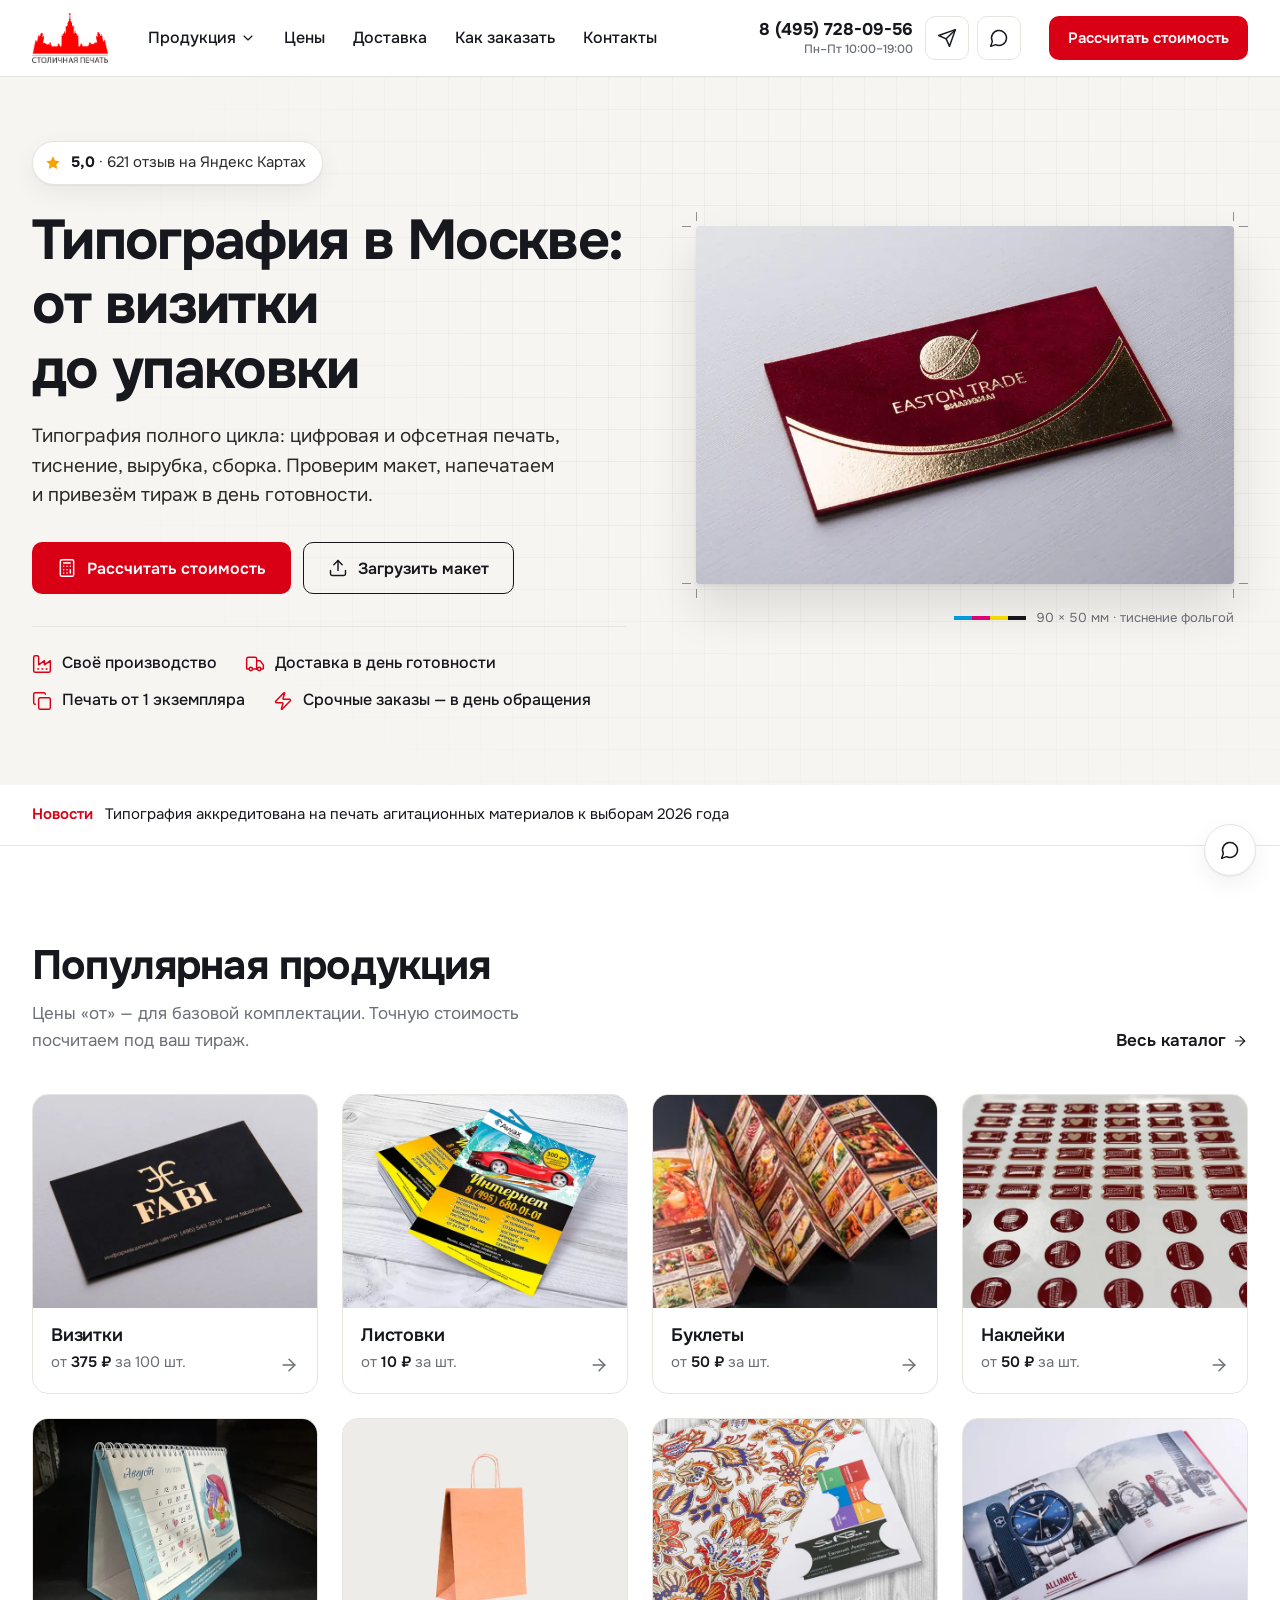
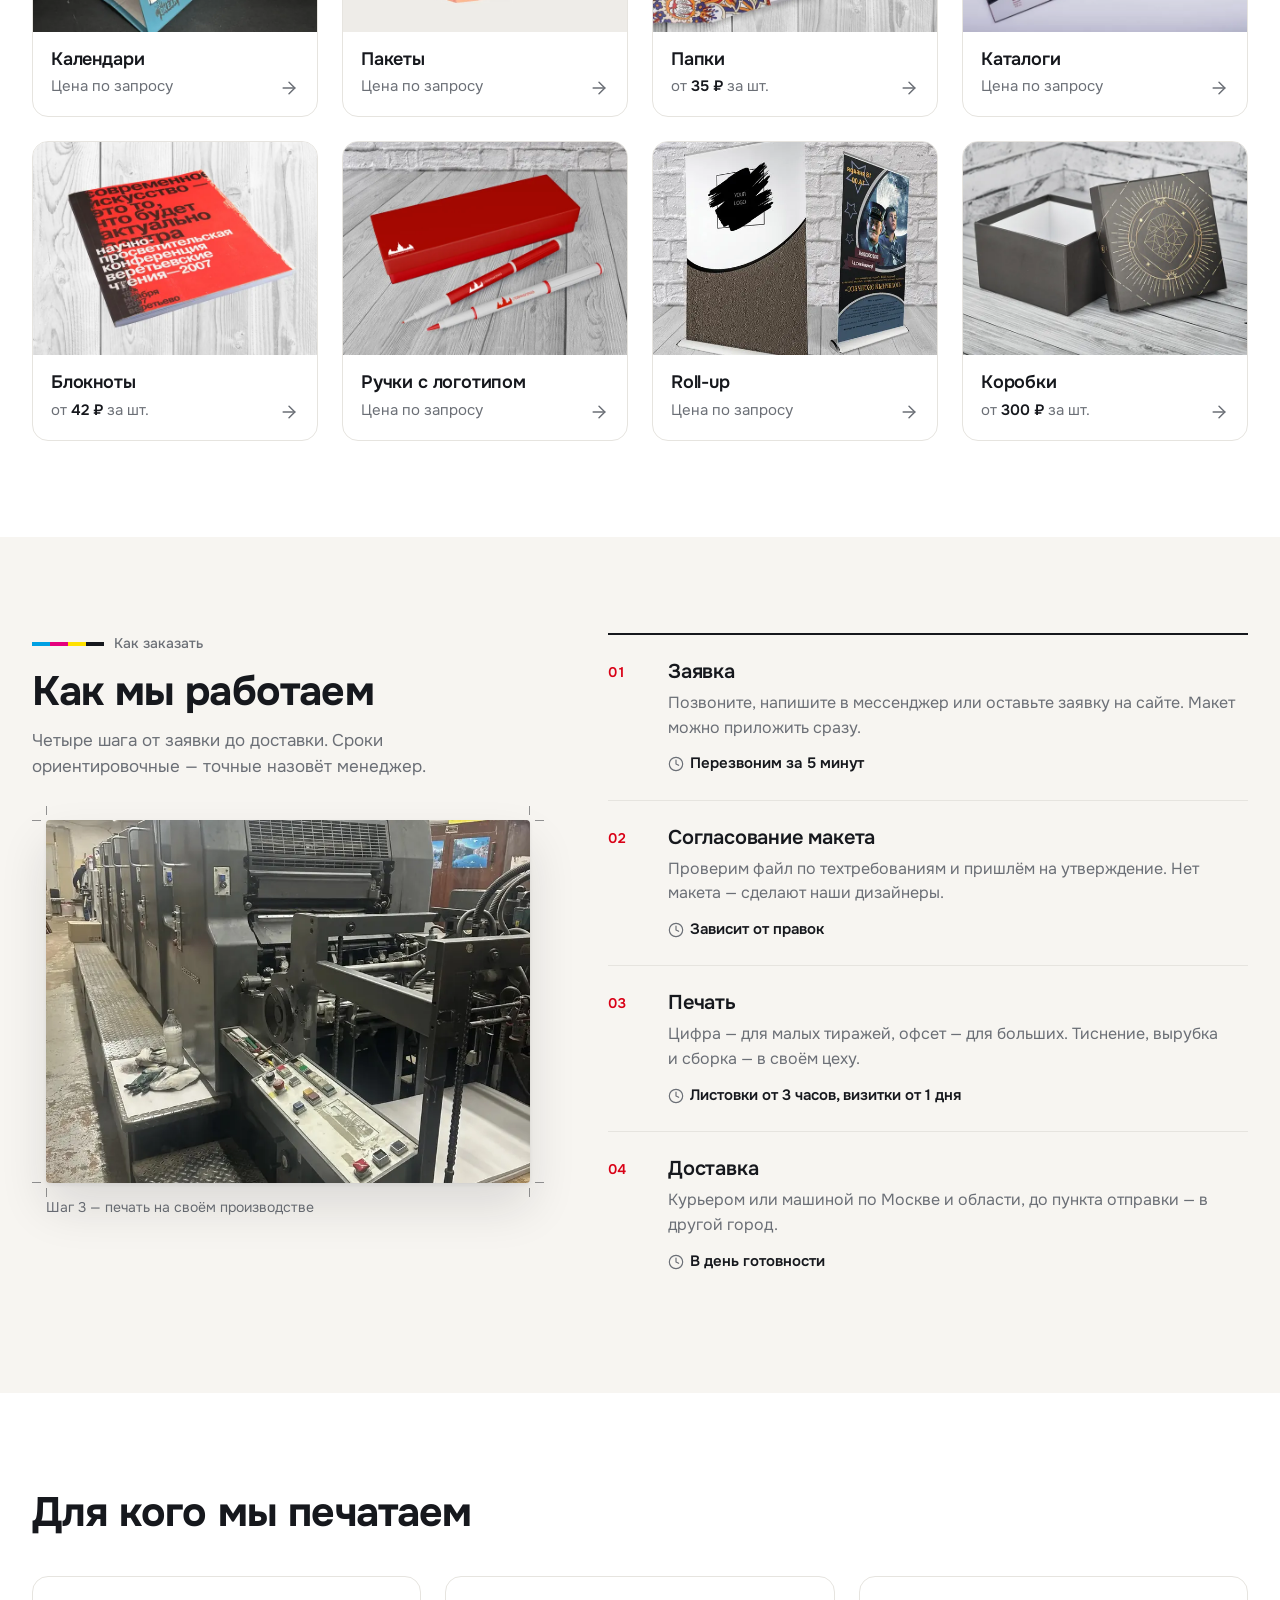
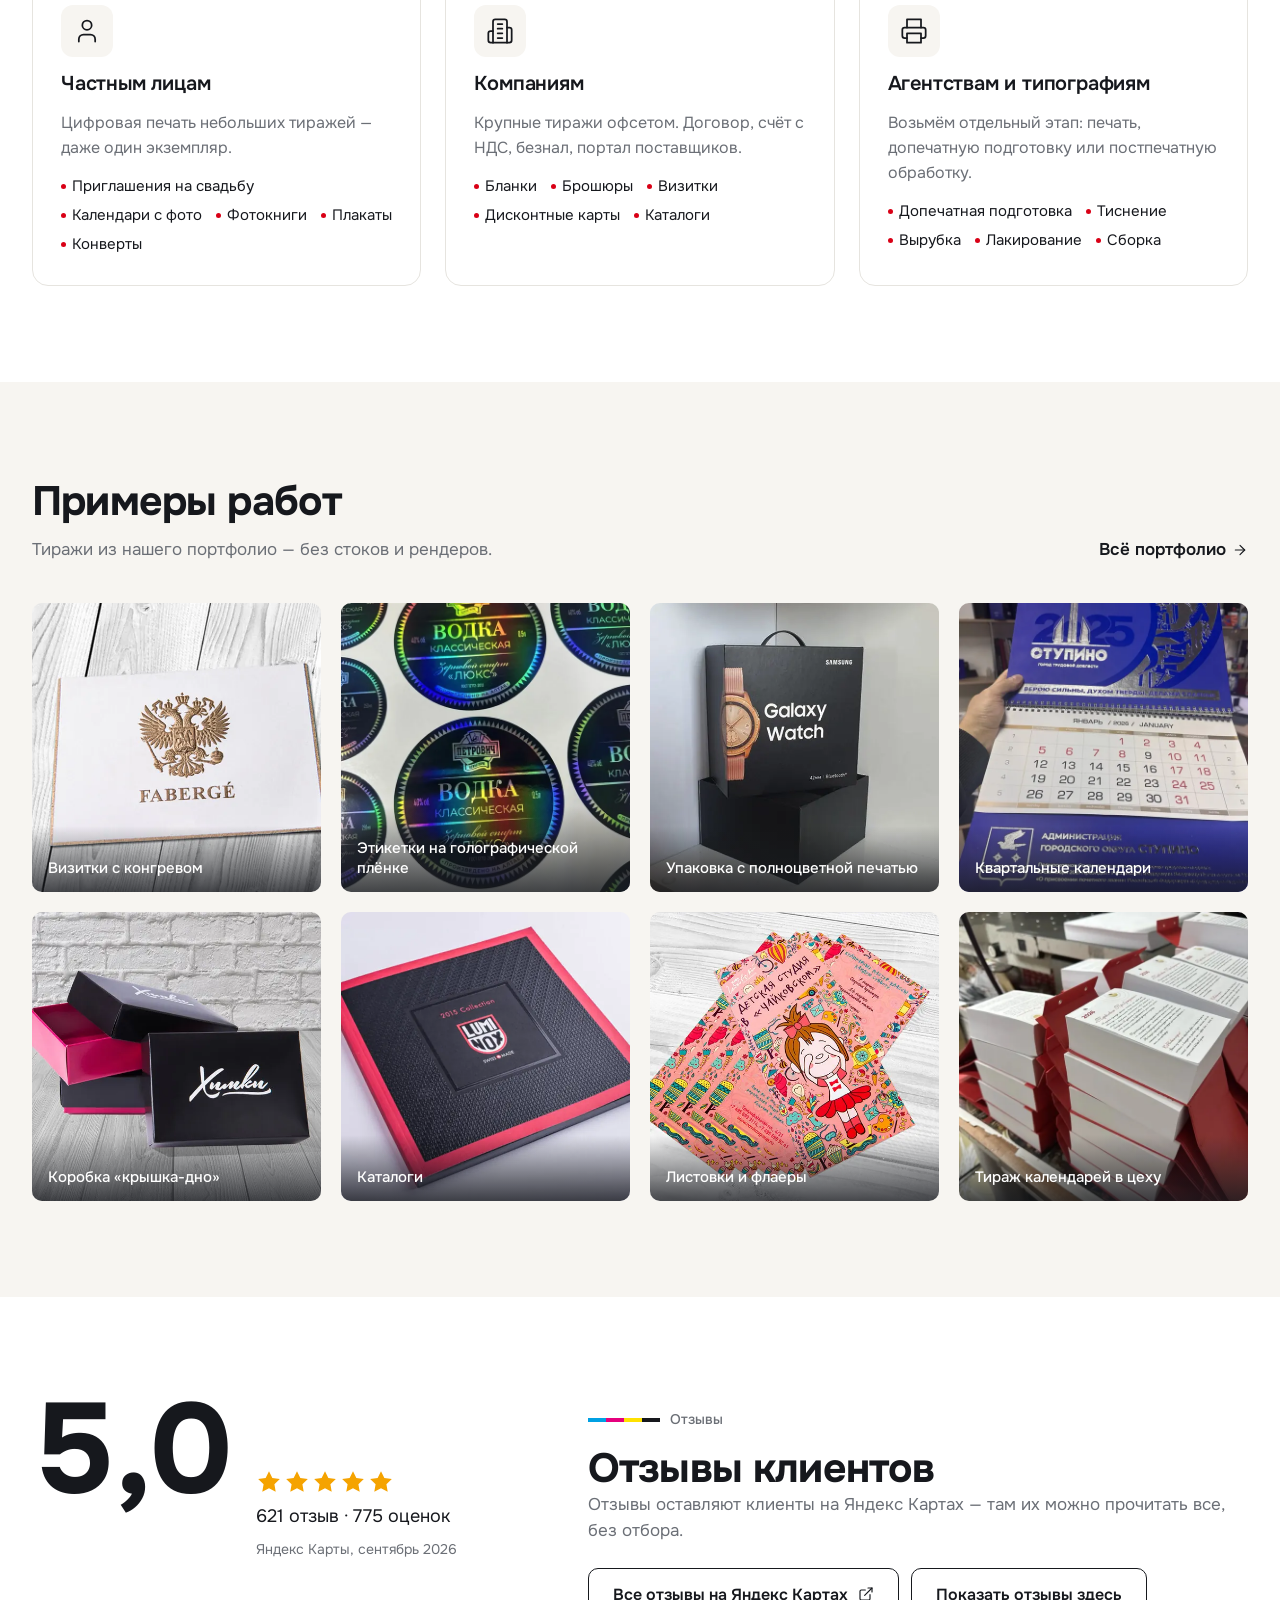
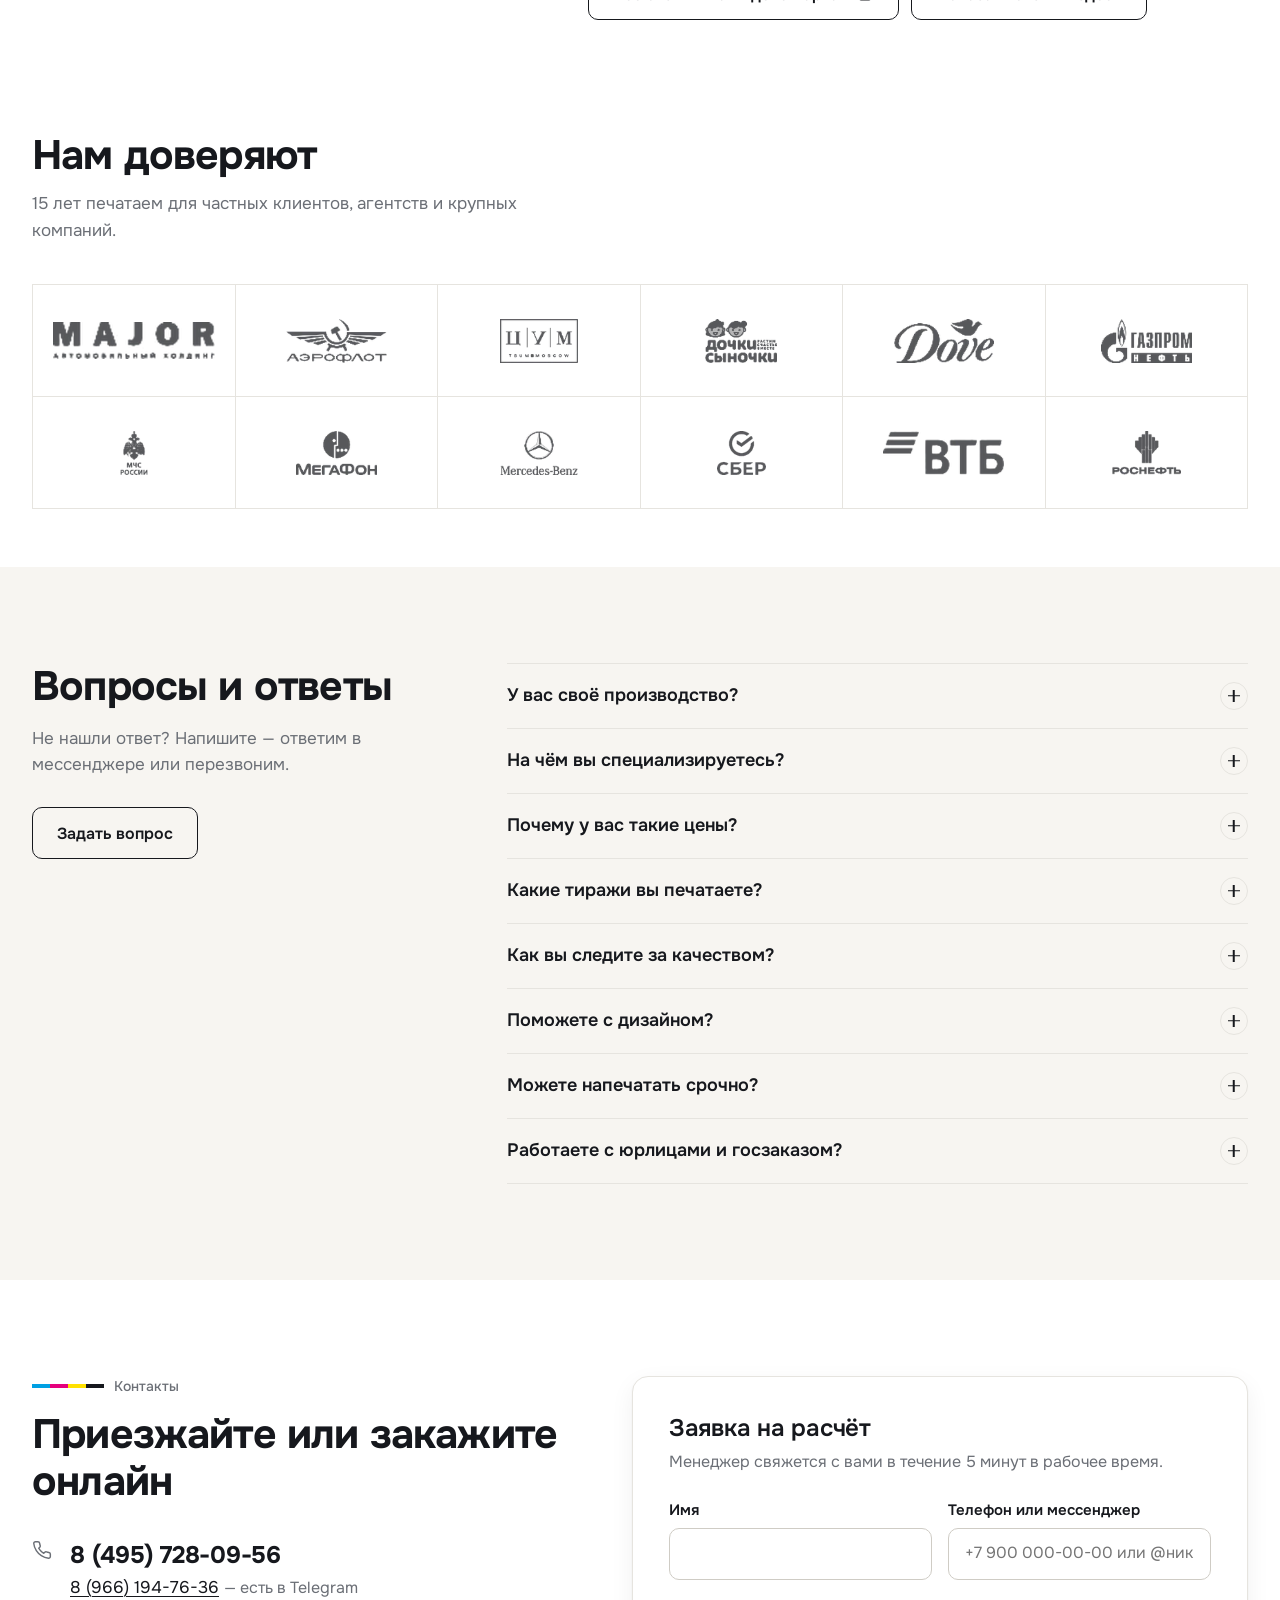
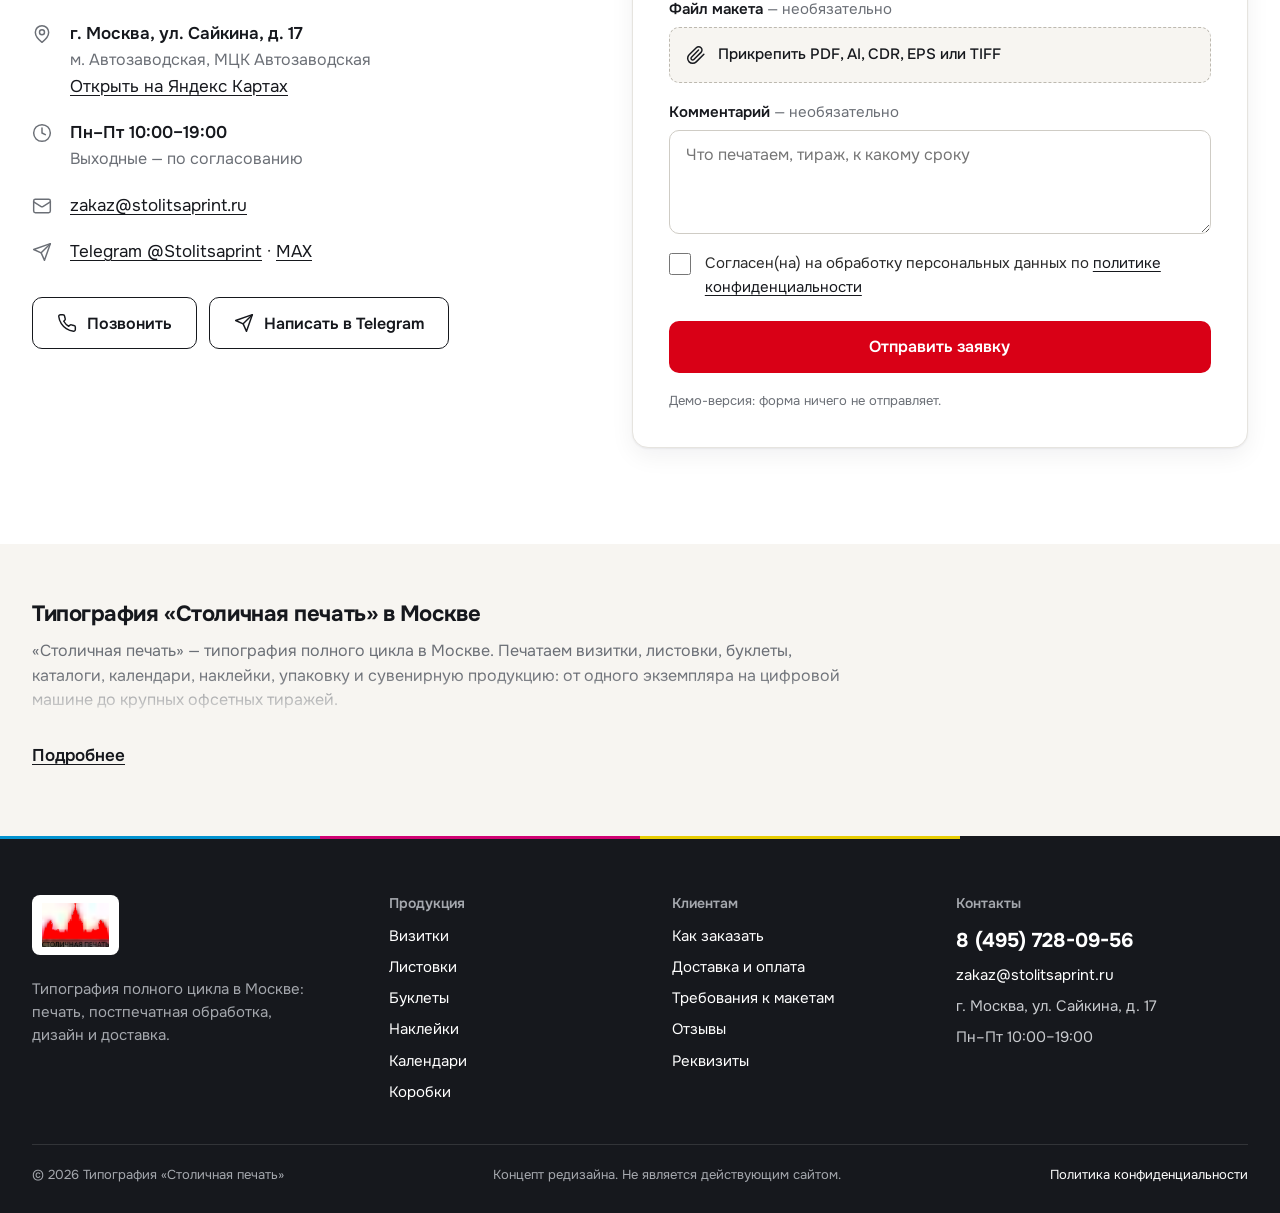
==== commit 938af75b: "Правки после ревью: H1 главной, шапка, карточки, отзывы, появление блоков - Главная: H1 и title под " ====
--- a/index.html
+++ b/index.html
@@ -3,15 +3,15 @@
 <head>
   <meta charset="utf-8">
   <meta name="viewport" content="width=device-width, initial-scale=1">
-  <title>Печать визиток, листовок и упаковки в Москве | Столичная печать</title>
-  <meta name="description" content="Типография полного цикла в Москве: цифровая и офсетная печать визиток, листовок, буклетов и упаковки от 1 экземпляра. Доставка в день готовности тиража.">
+  <title>Типография в Москве — от визитки до упаковки | Столичная печать</title>
+  <meta name="description" content="Типография полного цикла в Москве: визитки, листовки, буклеты, календари и упаковка. Цифровая и офсетная печать от 1 экземпляра, доставка в день готовности.">
   <!-- Концепт: не индексировать, чтобы не конкурировать с действующим сайтом -->
   <meta name="robots" content="noindex, nofollow">
   <meta name="theme-color" content="#ffffff">
   <meta property="og:type" content="website">
   <meta property="og:locale" content="ru_RU">
-  <meta property="og:title" content="Печать визиток, листовок и упаковки в Москве — Столичная печать">
-  <meta property="og:description" content="Своё производство, доставка в день готовности, печать от 1 экземпляра. Рейтинг 5,0 на Яндекс Картах.">
+  <meta property="og:title" content="Типография в Москве — от визитки до упаковки | Столичная печать">
+  <meta property="og:description" content="Своё производство, срочные заказы в день обращения, доставка в день готовности. Рейтинг 5,0 на Яндекс Картах.">
   <link rel="icon" href="assets/img/favicon.png" type="image/png">
   <link rel="preconnect" href="https://fonts.googleapis.com">
   <link rel="preconnect" href="https://fonts.gstatic.com" crossorigin>
@@ -63,6 +63,7 @@
   <symbol id="i-star" viewBox="0 0 24 24"><path d="M12 2l3.09 6.26L22 9.27l-5 4.87 1.18 6.88L12 17.77l-6.18 3.25L7 14.14 2 9.27l6.91-1.01L12 2z"/></symbol>
   <symbol id="i-factory" viewBox="0 0 24 24"><path d="M2 20a2 2 0 0 0 2 2h16a2 2 0 0 0 2-2V8l-7 5V8l-7 5V4a2 2 0 0 0-2-2H4a2 2 0 0 0-2 2Z"/><path d="M17 18h1"/><path d="M12 18h1"/><path d="M7 18h1"/></symbol>
   <symbol id="i-truck" viewBox="0 0 24 24"><path d="M14 18V6a2 2 0 0 0-2-2H4a2 2 0 0 0-2 2v11a1 1 0 0 0 1 1h2"/><path d="M15 18H9"/><path d="M19 18h2a1 1 0 0 0 1-1v-3.65a1 1 0 0 0-.22-.62l-3.48-4.35A1 1 0 0 0 17.52 8H14"/><circle cx="17" cy="18" r="2"/><circle cx="7" cy="18" r="2"/></symbol>
+  <symbol id="i-zap" viewBox="0 0 24 24"><path d="M4 14a1 1 0 0 1-.78-1.63l9.9-10.2a.5.5 0 0 1 .86.46l-1.92 6.02A1 1 0 0 0 13 10h7a1 1 0 0 1 .78 1.63l-9.9 10.2a.5.5 0 0 1-.86-.46l1.92-6.02A1 1 0 0 0 11 14z"/></symbol>
   <symbol id="i-copy" viewBox="0 0 24 24"><rect width="14" height="14" x="8" y="8" rx="2"/><path d="M4 16c-1.1 0-2-.9-2-2V4c0-1.1.9-2 2-2h10c1.1 0 2 .9 2 2"/></symbol>
   <symbol id="i-upload" viewBox="0 0 24 24"><path d="M21 15v4a2 2 0 0 1-2 2H5a2 2 0 0 1-2-2v-4"/><path d="m17 8-5-5-5 5"/><path d="M12 3v12"/></symbol>
   <symbol id="i-calc" viewBox="0 0 24 24"><rect width="16" height="20" x="4" y="2" rx="2"/><path d="M8 6h8"/><path d="M16 14v4"/><path d="M16 10h.01"/><path d="M12 10h.01"/><path d="M8 10h.01"/><path d="M12 14h.01"/><path d="M8 14h.01"/><path d="M12 18h.01"/><path d="M8 18h.01"/></symbol>
@@ -90,12 +91,12 @@
       <a class="nav__link" href="#contacts">Контакты</a>
     </nav>
     <div class="header__contacts">
-      <a class="header__phone" href="tel:+74957280956">8 (495) 728-09-56</a>
+      <div class="header__phone-wrap"><a class="header__phone" href="tel:+74957280956">8 (495) 728-09-56</a><span class="header__hours">Пн–Пт 10:00–19:00</span></div>
       <a class="icon-btn icon-btn--call" href="tel:+74957280956" aria-label="Позвонить: 8 (495) 728-09-56"><svg class="i" aria-hidden="true"><use href="#i-phone"/></svg></a>
-      <a class="icon-btn" href="https://t.me/Stolitsaprint" target="_blank" rel="noopener" aria-label="Написать в Telegram"><svg class="i" aria-hidden="true"><use href="#i-send"/></svg></a>
-      <a class="icon-btn" href="https://max.ru/u/f9LHodD0cOImZH7Z6fxQsS6uw_I-IrdhSO24rC0mJl4U2F6npe6dw1zh8OI" target="_blank" rel="noopener" aria-label="Написать в MAX"><span class="icon-btn__txt" aria-hidden="true">MAX</span></a>
-    </div>
-    <button class="btn btn--primary btn--sm header__cta" type="button" data-order data-title="Расчёт заказа">Рассчитать заказ</button>
+      <a class="icon-btn" href="https://t.me/Stolitsaprint" target="_blank" rel="noopener" aria-label="Написать в Telegram" title="Telegram"><svg class="i" aria-hidden="true"><use href="#i-send"/></svg></a>
+      <a class="icon-btn" href="https://max.ru/u/f9LHodD0cOImZH7Z6fxQsS6uw_I-IrdhSO24rC0mJl4U2F6npe6dw1zh8OI" target="_blank" rel="noopener" aria-label="Написать в MAX" title="MAX"><svg class="i" aria-hidden="true"><use href="#i-msg"/></svg></a>
+    </div>
+    <button class="btn btn--primary btn--sm header__cta" type="button" data-order data-title="Расчёт стоимости">Рассчитать стоимость</button>
     <button class="icon-btn burger" id="burger" type="button" aria-expanded="false" aria-controls="mnav" aria-label="Открыть меню"><svg class="i" aria-hidden="true"><use href="#i-menu"/></svg></button>
   </div>
 
@@ -183,9 +184,9 @@
     </ul>
     <div class="mnav__foot">
       <a class="header__phone" href="tel:+74957280956">8 (495) 728-09-56</a>
-      <button class="btn btn--primary btn--block" type="button" data-order data-title="Расчёт заказа">Рассчитать заказ</button>
+      <button class="btn btn--primary btn--block" type="button" data-order data-title="Расчёт стоимости">Рассчитать стоимость</button>
       <a class="btn btn--secondary btn--block" href="https://t.me/Stolitsaprint" target="_blank" rel="noopener"><svg class="i" aria-hidden="true"><use href="#i-send"/></svg>Telegram</a>
-      <a class="btn btn--secondary btn--block" href="https://max.ru/u/f9LHodD0cOImZH7Z6fxQsS6uw_I-IrdhSO24rC0mJl4U2F6npe6dw1zh8OI" target="_blank" rel="noopener">MAX</a>
+      <a class="btn btn--secondary btn--block" href="https://max.ru/u/f9LHodD0cOImZH7Z6fxQsS6uw_I-IrdhSO24rC0mJl4U2F6npe6dw1zh8OI" target="_blank" rel="noopener"><svg class="i" aria-hidden="true"><use href="#i-msg"/></svg>MAX</a>
     </div>
   </nav>
 </div>
@@ -199,7 +200,7 @@
           <span class="stars" aria-hidden="true"><svg class="i"><use href="#i-star"/></svg></span>
           <span><strong>5,0</strong> · 621 отзыв на Яндекс Картах</span>
         </a>
-        <h1 id="hero-title">Печать визиток, листовок и&nbsp;упаковки в&nbsp;Москве — от&nbsp;1&nbsp;дня</h1>
+        <h1 id="hero-title">Типография в&nbsp;Москве: от&nbsp;визитки до&nbsp;упаковки</h1>
         <p class="hero__lead">Типография полного цикла: цифровая и&nbsp;офсетная печать, тиснение, вырубка, сборка. Проверим макет, напечатаем и&nbsp;привезём тираж в&nbsp;день готовности.</p>
         <div class="hero__actions">
           <button class="btn btn--primary" type="button" data-order data-title="Расчёт стоимости"><svg class="i" aria-hidden="true"><use href="#i-calc"/></svg>Рассчитать стоимость</button>
@@ -209,16 +210,13 @@
           <li><svg class="i" aria-hidden="true"><use href="#i-factory"/></svg>Своё производство</li>
           <li><svg class="i" aria-hidden="true"><use href="#i-truck"/></svg>Доставка в&nbsp;день готовности</li>
           <li><svg class="i" aria-hidden="true"><use href="#i-copy"/></svg>Печать от&nbsp;1&nbsp;экземпляра</li>
+          <li><svg class="i" aria-hidden="true"><use href="#i-zap"/></svg>Срочные заказы — в&nbsp;день обращения</li>
         </ul>
       </div>
       <div class="hero__media">
         <div class="hero__photo crop">
           <img src="assets/img/hero-card.webp" width="817" height="544" alt="Визитка на бордовом картоне с золотым тиснением фольгой" fetchpriority="high" decoding="async">
         </div>
-        <figure class="hero__press">
-          <img src="assets/img/hero-press.webp" width="480" height="640" alt="Офсетная печатная машина в цеху" decoding="async">
-          <figcaption>Своё производство в&nbsp;Москве</figcaption>
-        </figure>
         <p class="hero__spec"><span class="cmyk" aria-hidden="true"></span>90 × 50 мм · тиснение фольгой</p>
       </div>
     </div>
@@ -242,85 +240,85 @@
         <a class="section-head__link" href="#" data-stub>Весь каталог <svg class="i i--sm" aria-hidden="true"><use href="#i-arrow-right"/></svg></a>
       </div>
       <ul class="products">
-        <li class="product reveal">
-          <div class="product__img"><img src="assets/img/products/vizitki.webp" width="640" height="480" alt="Чёрная визитка с золотым логотипом" loading="lazy" decoding="async"></div>
+        <li class="product">
+          <div class="product__img"><img style="background:url([data-uri]) center/cover" src="assets/img/products/vizitki.webp" width="640" height="480" alt="Чёрная визитка с золотым логотипом" loading="lazy" decoding="async"></div>
           <div class="product__body">
             <div><h3 class="product__name"><a href="vizitki/">Визитки</a></h3><p class="product__price">от <strong>375&nbsp;₽</strong> за 100&nbsp;шт.</p></div>
             <svg class="i product__arrow" aria-hidden="true"><use href="#i-arrow-right"/></svg>
           </div>
         </li>
-        <li class="product reveal">
-          <div class="product__img"><img src="assets/img/products/listovki.webp" width="640" height="480" alt="Пачки цветных листовок" loading="lazy" decoding="async"></div>
+        <li class="product">
+          <div class="product__img"><img style="background:url([data-uri]) center/cover" src="assets/img/products/listovki.webp" width="640" height="480" alt="Пачки цветных листовок" loading="lazy" decoding="async"></div>
           <div class="product__body">
             <div><h3 class="product__name"><a href="#" data-stub>Листовки</a></h3><p class="product__price">от <strong>10&nbsp;₽</strong> за шт.</p></div>
             <svg class="i product__arrow" aria-hidden="true"><use href="#i-arrow-right"/></svg>
           </div>
         </li>
-        <li class="product reveal">
-          <div class="product__img"><img src="assets/img/products/buklety.webp" width="270" height="202" alt="Буклет-гармошка с меню ресторана" loading="lazy" decoding="async"></div>
+        <li class="product">
+          <div class="product__img"><img style="background:url([data-uri]) center/cover" src="assets/img/products/buklety.webp" width="270" height="202" alt="Буклет-гармошка с меню ресторана" loading="lazy" decoding="async"></div>
           <div class="product__body">
             <div><h3 class="product__name"><a href="#" data-stub>Буклеты</a></h3><p class="product__price">от <strong>50&nbsp;₽</strong> за шт.</p></div>
             <svg class="i product__arrow" aria-hidden="true"><use href="#i-arrow-right"/></svg>
           </div>
         </li>
-        <li class="product reveal">
-          <div class="product__img"><img src="assets/img/products/nakleyki.webp" width="640" height="480" alt="Лист наклеек-этикеток после вырубки" loading="lazy" decoding="async"></div>
+        <li class="product">
+          <div class="product__img"><img style="background:url([data-uri]) center/cover" src="assets/img/products/nakleyki.webp" width="640" height="480" alt="Лист наклеек-этикеток после вырубки" loading="lazy" decoding="async"></div>
           <div class="product__body">
             <div><h3 class="product__name"><a href="#" data-stub>Наклейки</a></h3><p class="product__price">от <strong>50&nbsp;₽</strong> за шт.</p></div>
             <svg class="i product__arrow" aria-hidden="true"><use href="#i-arrow-right"/></svg>
           </div>
         </li>
-        <li class="product reveal">
-          <div class="product__img"><img src="assets/img/products/kalendari.webp" width="640" height="480" alt="Настольный календарь-домик на пружине" loading="lazy" decoding="async"></div>
-          <div class="product__body">
-            <div><h3 class="product__name"><a href="#" data-stub>Календари</a></h3></div>
-            <button class="product__calc" type="button" data-order data-product="календари">Рассчитать</button>
-          </div>
-        </li>
-        <li class="product reveal">
-          <div class="product__img"><img src="assets/img/products/pakety.webp" width="640" height="480" alt="Крафтовый бумажный пакет" loading="lazy" decoding="async"></div>
-          <div class="product__body">
-            <div><h3 class="product__name"><a href="#" data-stub>Пакеты</a></h3></div>
-            <button class="product__calc" type="button" data-order data-product="пакеты">Рассчитать</button>
-          </div>
-        </li>
-        <li class="product reveal">
-          <div class="product__img"><img src="assets/img/products/papki.webp" width="640" height="480" alt="Папка с фирменным орнаментом" loading="lazy" decoding="async"></div>
+        <li class="product">
+          <div class="product__img"><img style="background:url([data-uri]) center/cover" src="assets/img/products/kalendari.webp" width="640" height="480" alt="Настольный календарь-домик на пружине" loading="lazy" decoding="async"></div>
+          <div class="product__body">
+            <div><h3 class="product__name"><a href="#" data-stub>Календари</a></h3><p class="product__price product__price--request">Цена по запросу</p></div>
+            <svg class="i product__arrow" aria-hidden="true"><use href="#i-arrow-right"/></svg>
+          </div>
+        </li>
+        <li class="product">
+          <div class="product__img"><img style="background:url([data-uri]) center/cover" src="assets/img/products/pakety.webp" width="640" height="480" alt="Крафтовый бумажный пакет" loading="lazy" decoding="async"></div>
+          <div class="product__body">
+            <div><h3 class="product__name"><a href="#" data-stub>Пакеты</a></h3><p class="product__price product__price--request">Цена по запросу</p></div>
+            <svg class="i product__arrow" aria-hidden="true"><use href="#i-arrow-right"/></svg>
+          </div>
+        </li>
+        <li class="product">
+          <div class="product__img"><img style="background:url([data-uri]) center/cover" src="assets/img/products/papki.webp" width="640" height="480" alt="Папка с фирменным орнаментом" loading="lazy" decoding="async"></div>
           <div class="product__body">
             <div><h3 class="product__name"><a href="#" data-stub>Папки</a></h3><p class="product__price">от <strong>35&nbsp;₽</strong> за шт.</p></div>
             <svg class="i product__arrow" aria-hidden="true"><use href="#i-arrow-right"/></svg>
           </div>
         </li>
-        <li class="product reveal">
-          <div class="product__img"><img src="assets/img/products/katalogi.webp" width="640" height="480" alt="Раскрытый каталог часов" loading="lazy" decoding="async"></div>
-          <div class="product__body">
-            <div><h3 class="product__name"><a href="#" data-stub>Каталоги</a></h3></div>
-            <button class="product__calc" type="button" data-order data-product="каталоги">Рассчитать</button>
-          </div>
-        </li>
-        <li class="product reveal">
-          <div class="product__img"><img src="assets/img/products/bloknoty.webp" width="640" height="480" alt="Блокнот с красно-чёрной обложкой" loading="lazy" decoding="async"></div>
+        <li class="product">
+          <div class="product__img"><img style="background:url([data-uri]) center/cover" src="assets/img/products/katalogi.webp" width="640" height="480" alt="Раскрытый каталог часов" loading="lazy" decoding="async"></div>
+          <div class="product__body">
+            <div><h3 class="product__name"><a href="#" data-stub>Каталоги</a></h3><p class="product__price product__price--request">Цена по запросу</p></div>
+            <svg class="i product__arrow" aria-hidden="true"><use href="#i-arrow-right"/></svg>
+          </div>
+        </li>
+        <li class="product">
+          <div class="product__img"><img style="background:url([data-uri]) center/cover" src="assets/img/products/bloknoty.webp" width="640" height="480" alt="Блокнот с красно-чёрной обложкой" loading="lazy" decoding="async"></div>
           <div class="product__body">
             <div><h3 class="product__name"><a href="#" data-stub>Блокноты</a></h3><p class="product__price">от <strong>42&nbsp;₽</strong> за шт.</p></div>
             <svg class="i product__arrow" aria-hidden="true"><use href="#i-arrow-right"/></svg>
           </div>
         </li>
-        <li class="product reveal">
-          <div class="product__img"><img src="assets/img/products/ruchki.webp" width="640" height="480" alt="Ручки с логотипом в подарочном футляре" loading="lazy" decoding="async"></div>
-          <div class="product__body">
-            <div><h3 class="product__name"><a href="#" data-stub>Ручки с&nbsp;логотипом</a></h3></div>
-            <button class="product__calc" type="button" data-order data-product="ручки с логотипом">Рассчитать</button>
-          </div>
-        </li>
-        <li class="product reveal">
-          <div class="product__img"><img src="assets/img/products/roll-up.webp" width="545" height="408" alt="Два мобильных стенда roll-up" loading="lazy" decoding="async"></div>
-          <div class="product__body">
-            <div><h3 class="product__name"><a href="#" data-stub>Roll-up</a></h3></div>
-            <button class="product__calc" type="button" data-order data-product="roll-up">Рассчитать</button>
-          </div>
-        </li>
-        <li class="product reveal">
-          <div class="product__img"><img src="assets/img/products/korobki.webp" width="640" height="480" alt="Чёрная подарочная коробка с золотым узором" loading="lazy" decoding="async"></div>
+        <li class="product">
+          <div class="product__img"><img style="background:url([data-uri]) center/cover" src="assets/img/products/ruchki.webp" width="640" height="480" alt="Ручки с логотипом в подарочном футляре" loading="lazy" decoding="async"></div>
+          <div class="product__body">
+            <div><h3 class="product__name"><a href="#" data-stub>Ручки с&nbsp;логотипом</a></h3><p class="product__price product__price--request">Цена по запросу</p></div>
+            <svg class="i product__arrow" aria-hidden="true"><use href="#i-arrow-right"/></svg>
+          </div>
+        </li>
+        <li class="product">
+          <div class="product__img"><img style="background:url([data-uri]) center/cover" src="assets/img/products/roll-up.webp" width="545" height="408" alt="Два мобильных стенда roll-up" loading="lazy" decoding="async"></div>
+          <div class="product__body">
+            <div><h3 class="product__name"><a href="#" data-stub>Roll-up</a></h3><p class="product__price product__price--request">Цена по запросу</p></div>
+            <svg class="i product__arrow" aria-hidden="true"><use href="#i-arrow-right"/></svg>
+          </div>
+        </li>
+        <li class="product">
+          <div class="product__img"><img style="background:url([data-uri]) center/cover" src="assets/img/products/korobki.webp" width="640" height="480" alt="Чёрная подарочная коробка с золотым узором" loading="lazy" decoding="async"></div>
           <div class="product__body">
             <div><h3 class="product__name"><a href="#" data-stub>Коробки</a></h3><p class="product__price">от <strong>300&nbsp;₽</strong> за шт.</p></div>
             <svg class="i product__arrow" aria-hidden="true"><use href="#i-arrow-right"/></svg>
@@ -332,31 +330,33 @@
 
   <!-- 3. Как мы работаем -->
   <section class="section section--paper" id="how" aria-labelledby="how-title">
-    <div class="container">
-      <div class="section-head">
-        <div>
-          <p class="eyebrow"><span class="cmyk" aria-hidden="true"></span>Как заказать</p>
-          <h2 id="how-title">Как мы работаем</h2>
-          <p>Четыре шага от заявки до доставки. Сроки ориентировочные — точные назовёт менеджер.</p>
-        </div>
+    <div class="container how">
+      <div class="how__aside">
+        <p class="eyebrow"><span class="cmyk" aria-hidden="true"></span>Как заказать</p>
+        <h2 id="how-title">Как мы работаем</h2>
+        <p class="how__lead">Четыре шага от заявки до доставки. Сроки ориентировочные — точные назовёт менеджер.</p>
+        <figure class="how__photo">
+          <div class="how__img crop"><img style="background:url([data-uri]) center/cover" src="assets/img/press.webp" width="800" height="600" alt="Офсетная печатная машина в цеху" loading="lazy" decoding="async"></div>
+          <figcaption>Шаг 3 — печать на своём производстве</figcaption>
+        </figure>
       </div>
       <ol class="steps">
-        <li class="step reveal">
+        <li class="step">
           <h3>Заявка</h3>
           <p>Позвоните, напишите в мессенджер или оставьте заявку на сайте. Макет можно приложить сразу.</p>
           <span class="step__time"><svg class="i i--sm" aria-hidden="true"><use href="#i-clock"/></svg>Перезвоним за 5 минут</span>
         </li>
-        <li class="step reveal">
+        <li class="step">
           <h3>Согласование макета</h3>
           <p>Проверим файл по техтребованиям и пришлём на утверждение. Нет макета — сделают наши дизайнеры.</p>
           <span class="step__time"><svg class="i i--sm" aria-hidden="true"><use href="#i-clock"/></svg>Зависит от правок</span>
         </li>
-        <li class="step reveal">
+        <li class="step">
           <h3>Печать</h3>
           <p>Цифра — для малых тиражей, офсет — для больших. Тиснение, вырубка и&nbsp;сборка — в своём цеху.</p>
           <span class="step__time"><svg class="i i--sm" aria-hidden="true"><use href="#i-clock"/></svg>Листовки от 3 часов, визитки от 1 дня</span>
         </li>
-        <li class="step reveal">
+        <li class="step">
           <h3>Доставка</h3>
           <p>Курьером или машиной по Москве и области, до пункта отправки — в другой город.</p>
           <span class="step__time"><svg class="i i--sm" aria-hidden="true"><use href="#i-clock"/></svg>В день готовности</span>
@@ -370,19 +370,19 @@
     <div class="container">
       <div class="section-head"><h2 id="who-title">Для кого мы печатаем</h2></div>
       <div class="audience">
-        <article class="aud reveal">
+        <article class="aud">
           <span class="aud__icon" aria-hidden="true"><svg class="i i--lg"><use href="#i-user"/></svg></span>
           <h3>Частным лицам</h3>
           <p>Цифровая печать небольших тиражей — даже один экземпляр.</p>
           <ul><li>Приглашения на свадьбу</li><li>Календари с фото</li><li>Фотокниги</li><li>Плакаты</li><li>Конверты</li></ul>
         </article>
-        <article class="aud reveal">
+        <article class="aud">
           <span class="aud__icon" aria-hidden="true"><svg class="i i--lg"><use href="#i-building"/></svg></span>
           <h3>Компаниям</h3>
           <p>Крупные тиражи офсетом. Договор, счёт с НДС, безнал, портал поставщиков.</p>
           <ul><li>Бланки</li><li>Брошюры</li><li>Визитки</li><li>Дисконтные карты</li><li>Каталоги</li></ul>
         </article>
-        <article class="aud reveal">
+        <article class="aud">
           <span class="aud__icon" aria-hidden="true"><svg class="i i--lg"><use href="#i-printer"/></svg></span>
           <h3>Агентствам и типографиям</h3>
           <p>Возьмём отдельный этап: печать, допечатную подготовку или постпечатную обработку.</p>
@@ -403,14 +403,14 @@
         <a class="section-head__link" href="#" data-stub>Всё портфолио <svg class="i i--sm" aria-hidden="true"><use href="#i-arrow-right"/></svg></a>
       </div>
       <ul class="gallery">
-        <li><figure class="gallery__item reveal"><img src="assets/img/works/tisnenie.webp" width="545" height="545" alt="Визитка с конгревным гербом на белом картоне" loading="lazy" decoding="async"><figcaption>Визитки с конгревом</figcaption></figure></li>
-        <li><figure class="gallery__item reveal"><img src="assets/img/works/etiketki-golografiya.webp" width="600" height="600" alt="Круглые этикетки на голографической плёнке" loading="lazy" decoding="async"><figcaption>Этикетки на голографической плёнке</figcaption></figure></li>
-        <li><figure class="gallery__item reveal"><img src="assets/img/works/upakovka-samsung.webp" width="545" height="545" alt="Коробка с ручкой и полноцветной печатью" loading="lazy" decoding="async"><figcaption>Упаковка с полноцветной печатью</figcaption></figure></li>
-        <li><figure class="gallery__item reveal"><img src="assets/img/works/kalendar-kvartalny.webp" width="600" height="600" alt="Квартальный календарь в руке" loading="lazy" decoding="async"><figcaption>Квартальные календари</figcaption></figure></li>
-        <li><figure class="gallery__item reveal"><img src="assets/img/works/korobka-himki.webp" width="545" height="545" alt="Коробка крышка-дно с логотипом" loading="lazy" decoding="async"><figcaption>Коробка «крышка-дно»</figcaption></figure></li>
-        <li><figure class="gallery__item reveal"><img src="assets/img/works/katalog-lumtec.webp" width="545" height="545" alt="Каталог в твёрдой чёрной обложке" loading="lazy" decoding="async"><figcaption>Каталоги</figcaption></figure></li>
-        <li><figure class="gallery__item reveal"><img src="assets/img/works/listovki-stanciya.webp" width="545" height="545" alt="Стопки листовок и флаеров" loading="lazy" decoding="async"><figcaption>Листовки и флаеры</figcaption></figure></li>
-        <li><figure class="gallery__item reveal"><img src="assets/img/works/proizvodstvo.webp" width="600" height="600" alt="Готовый тираж календарей в цеху перед отгрузкой" loading="lazy" decoding="async"><figcaption>Тираж календарей в цеху</figcaption></figure></li>
+        <li><figure class="gallery__item"><img style="background:url([data-uri]) center/cover" src="assets/img/works/tisnenie.webp" width="545" height="545" alt="Визитка с конгревным гербом на белом картоне" loading="lazy" decoding="async"><figcaption>Визитки с конгревом</figcaption></figure></li>
+        <li><figure class="gallery__item"><img style="background:url([data-uri]) center/cover" src="assets/img/works/etiketki-golografiya.webp" width="600" height="600" alt="Круглые этикетки на голографической плёнке" loading="lazy" decoding="async"><figcaption>Этикетки на голографической плёнке</figcaption></figure></li>
+        <li><figure class="gallery__item"><img style="background:url([data-uri]) center/cover" src="assets/img/works/upakovka-samsung.webp" width="545" height="545" alt="Коробка с ручкой и полноцветной печатью" loading="lazy" decoding="async"><figcaption>Упаковка с полноцветной печатью</figcaption></figure></li>
+        <li><figure class="gallery__item"><img style="background:url([data-uri]) center/cover" src="assets/img/works/kalendar-kvartalny.webp" width="600" height="600" alt="Квартальный календарь в руке" loading="lazy" decoding="async"><figcaption>Квартальные календари</figcaption></figure></li>
+        <li><figure class="gallery__item"><img style="background:url([data-uri]) center/cover" src="assets/img/works/korobka-himki.webp" width="545" height="545" alt="Коробка крышка-дно с логотипом" loading="lazy" decoding="async"><figcaption>Коробка «крышка-дно»</figcaption></figure></li>
+        <li><figure class="gallery__item"><img style="background:url([data-uri]) center/cover" src="assets/img/works/katalog-lumtec.webp" width="545" height="545" alt="Каталог в твёрдой чёрной обложке" loading="lazy" decoding="async"><figcaption>Каталоги</figcaption></figure></li>
+        <li><figure class="gallery__item"><img style="background:url([data-uri]) center/cover" src="assets/img/works/listovki-stanciya.webp" width="545" height="545" alt="Стопки листовок и флаеров" loading="lazy" decoding="async"><figcaption>Листовки и флаеры</figcaption></figure></li>
+        <li><figure class="gallery__item"><img style="background:url([data-uri]) center/cover" src="assets/img/works/proizvodstvo.webp" width="600" height="600" alt="Готовый тираж календарей в цеху перед отгрузкой" loading="lazy" decoding="async"><figcaption>Тираж календарей в цеху</figcaption></figure></li>
       </ul>
     </div>
   </section>
@@ -419,7 +419,7 @@
   <section class="section" id="reviews" aria-labelledby="reviews-title">
     <div class="container">
       <div class="reviews">
-        <div class="score reveal">
+        <div class="score">
           <p class="score__num" aria-hidden="true">5,0</p>
           <div class="score__meta">
             <span class="stars" aria-hidden="true"><svg class="i"><use href="#i-star"/></svg><svg class="i"><use href="#i-star"/></svg><svg class="i"><use href="#i-star"/></svg><svg class="i"><use href="#i-star"/></svg><svg class="i"><use href="#i-star"/></svg></span>
@@ -451,18 +451,18 @@
         </div>
       </div>
       <ul class="clients">
-        <li><img src="assets/img/clients/major.webp" width="200" height="46" alt="Major" loading="lazy"></li>
-        <li><img src="assets/img/clients/aeroflot.webp" width="147" height="64" alt="Аэрофлот" loading="lazy"></li>
-        <li><img src="assets/img/clients/tsum.webp" width="113" height="64" alt="ЦУМ" loading="lazy"></li>
-        <li><img src="assets/img/clients/dochki.webp" width="105" height="64" alt="Дочки-Сыночки" loading="lazy"></li>
-        <li><img src="assets/img/clients/dove.webp" width="145" height="64" alt="Dove" loading="lazy"></li>
-        <li><img src="assets/img/clients/gpn.webp" width="133" height="64" alt="Газпром нефть" loading="lazy"></li>
-        <li><img src="assets/img/clients/mchs.webp" width="40" height="64" alt="МЧС России" loading="lazy"></li>
-        <li><img src="assets/img/clients/megafon.webp" width="118" height="64" alt="МегаФон" loading="lazy"></li>
-        <li><img src="assets/img/clients/mercedes.webp" width="113" height="64" alt="Mercedes-Benz" loading="lazy"></li>
-        <li><img src="assets/img/clients/sber.webp" width="72" height="64" alt="Сбер" loading="lazy"></li>
-        <li><img src="assets/img/clients/vtb.webp" width="176" height="64" alt="ВТБ" loading="lazy"></li>
-        <li><img src="assets/img/clients/rosneft.webp" width="101" height="64" alt="Роснефть" loading="lazy"></li>
+        <li><img decoding="async" src="assets/img/clients/major.webp" width="200" height="46" alt="Major"></li>
+        <li><img decoding="async" src="assets/img/clients/aeroflot.webp" width="147" height="64" alt="Аэрофлот"></li>
+        <li><img decoding="async" src="assets/img/clients/tsum.webp" width="113" height="64" alt="ЦУМ"></li>
+        <li><img decoding="async" src="assets/img/clients/dochki.webp" width="105" height="64" alt="Дочки-Сыночки"></li>
+        <li><img decoding="async" src="assets/img/clients/dove.webp" width="145" height="64" alt="Dove"></li>
+        <li><img decoding="async" src="assets/img/clients/gpn.webp" width="133" height="64" alt="Газпром нефть"></li>
+        <li><img decoding="async" src="assets/img/clients/mchs.webp" width="40" height="64" alt="МЧС России"></li>
+        <li><img decoding="async" src="assets/img/clients/megafon.webp" width="118" height="64" alt="МегаФон"></li>
+        <li><img decoding="async" src="assets/img/clients/mercedes.webp" width="113" height="64" alt="Mercedes-Benz"></li>
+        <li><img decoding="async" src="assets/img/clients/sber.webp" width="72" height="64" alt="Сбер"></li>
+        <li><img decoding="async" src="assets/img/clients/vtb.webp" width="176" height="64" alt="ВТБ"></li>
+        <li><img decoding="async" src="assets/img/clients/rosneft.webp" width="101" height="64" alt="Роснефть"></li>
       </ul>
     </div>
   </section>
@@ -601,7 +601,7 @@
   <div class="container">
     <div class="footer__grid">
       <div class="footer__brand">
-        <a class="footer__logo" href="./" aria-label="Столичная печать — на главную"><img src="assets/img/logo.png" width="189" height="125" alt="Столичная печать" loading="lazy"></a>
+        <a class="footer__logo" href="./" aria-label="Столичная печать — на главную"><img style="background:url([data-uri]) center/cover" src="assets/img/logo.png" width="189" height="125" alt="Столичная печать" loading="lazy"></a>
         <p>Типография полного цикла в Москве: печать, постпечатная обработка, дизайн и доставка.</p>
       </div>
       <nav aria-labelledby="f-prod">
--- a/assets/css/styles.css
+++ b/assets/css/styles.css
@@ -43,7 +43,7 @@
 
 /* ---------- База ---------- */
 *, *::before, *::after { box-sizing: border-box; }
-html { -webkit-text-size-adjust: 100%; scroll-behavior: smooth; scroll-padding-top: calc(var(--header-h) + 16px); }
+html { overflow-x: hidden; -webkit-text-size-adjust: 100%; scroll-behavior: smooth; scroll-padding-top: calc(var(--header-h) + 16px); }
 body {
   margin: 0;
   font-family: var(--font);
@@ -177,7 +177,9 @@
 .nav__link .i { transition: transform .2s var(--ease); }
 .nav__link[aria-expanded="true"] .i { transform: rotate(180deg); }
 .header__contacts { display: flex; align-items: center; gap: 8px; }
-.header__phone { font-weight: 700; font-size: 17px; color: var(--graphite); text-decoration: none; white-space: nowrap; margin-right: 4px; }
+.header__phone-wrap { display: flex; flex-direction: column; align-items: flex-end; line-height: 1.2; margin-right: 4px; }
+.header__phone { font-weight: 700; font-size: 17px; color: var(--graphite); text-decoration: none; white-space: nowrap; }
+.header__hours { font-size: 12px; font-weight: 500; color: var(--muted); white-space: nowrap; margin-top: 2px; }
 .header__phone:hover { color: var(--red); }
 .icon-btn {
   display: inline-grid; place-items: center; width: 44px; height: 44px; flex: none;
@@ -185,7 +187,6 @@
   text-decoration: none; transition: border-color .2s, background-color .2s;
 }
 .icon-btn:hover { border-color: var(--graphite); }
-.icon-btn__txt { font-size: 11px; font-weight: 700; letter-spacing: .02em; }
 .burger { display: none; }
 
 /* Мега-меню «Продукция» */
@@ -249,19 +250,17 @@
 .facts li { display: flex; align-items: center; gap: 10px; font-size: 16px; font-weight: 500; color: var(--graphite); }
 .facts .i { color: var(--red); }
 
-.hero__media { position: relative; padding: 14px 14px 56px 0; }
+.hero__media { position: relative; padding: 14px; }
 .hero__photo { border-radius: 4px; box-shadow: var(--shadow-lg); background: #ddd; }
 .hero__photo img { width: 100%; border-radius: 4px; aspect-ratio: 3 / 2; object-fit: cover; }
-.hero__press {
-  position: absolute; left: -36px; bottom: 0; width: 34%; margin: 0;
-  background: var(--white); padding: 8px 8px 10px; border-radius: 6px; box-shadow: var(--shadow-lg);
-}
-.hero__press img { width: 100%; aspect-ratio: 3 / 4; object-fit: cover; border-radius: 3px; }
-.hero__press figcaption { font-size: 13px; line-height: 1.35; color: var(--muted); margin-top: 8px; padding-inline: 2px; }
 .hero__spec {
-  position: absolute; right: 14px; bottom: 16px; display: flex; align-items: center; gap: 10px;
+  display: flex; align-items: center; justify-content: flex-end; gap: 10px; margin: 24px 0 0;
   font-size: 13px; color: var(--muted); font-variant-numeric: tabular-nums;
 }
+/* лёгкое появление первого экрана: только сдвиг, без прозрачности — контент виден всегда */
+@keyframes rise { from { transform: translateY(10px); } }
+.hero__text, .hero__media { animation: rise .6s var(--ease) both; }
+.hero__media { animation-delay: .08s; }
 
 .newsline { background: var(--white); border-bottom: 1px solid var(--line); }
 .newsline__inner { display: flex; align-items: center; gap: 12px; min-height: 60px; font-size: 15px; }
@@ -272,7 +271,7 @@
 /* ==========================================================================
    Продукция (плитки)
    ========================================================================== */
-.products { list-style: none; display: grid; grid-template-columns: repeat(4, 1fr); gap: 24px; }
+.products { list-style: none; display: grid; grid-template-columns: repeat(4, minmax(0, 1fr)); gap: 24px; }
 .product {
   position: relative; display: flex; flex-direction: column;
   background: var(--white); border: 1px solid var(--line); border-radius: var(--radius-lg); overflow: hidden;
@@ -288,29 +287,29 @@
 .product__name a::after { content: ""; position: absolute; inset: 0; z-index: 1; } /* вся плитка кликабельна */
 .product__price { font-size: 15px; color: var(--muted); margin-top: 4px; }
 .product__price strong { color: var(--graphite); font-weight: 600; }
-.product__calc {
-  position: relative; z-index: 2; flex: none;
-  display: inline-flex; align-items: center; gap: 6px; min-height: 40px; padding: 0 12px;
-  border: 1px solid var(--line); border-radius: 8px; background: var(--white);
-  font-size: 14px; font-weight: 600; color: var(--graphite);
-}
-.product__calc:hover { border-color: var(--graphite); }
+.product__price--request { color: var(--muted); }
 .product__arrow { position: relative; z-index: 0; flex: none; color: var(--muted); transition: color .2s, transform .2s var(--ease); }
 .product:hover .product__arrow { color: var(--red); transform: translateX(3px); }
 
 /* ==========================================================================
    Как мы работаем
    ========================================================================== */
-.steps { list-style: none; display: grid; grid-template-columns: repeat(4, 1fr); gap: 0; counter-reset: step; }
-.step { position: relative; padding: 28px 28px 0 0; border-top: 2px solid var(--graphite); counter-increment: step; }
-.step + .step { padding-left: 0; }
+.how { display: grid; grid-template-columns: minmax(0, 1fr) minmax(0, 1.25fr); gap: 64px; align-items: start; }
+.how__lead { color: var(--muted); max-width: 460px; margin: 12px 0 0; }
+.how__photo { margin: 40px 0 0; }
+.how__img { margin: 14px; }
+.how__img img { width: 100%; aspect-ratio: 4 / 3; object-fit: cover; border-radius: 4px; box-shadow: var(--shadow-lg); background: #ddd; }
+.how__photo figcaption { margin: 10px 14px 0; font-size: 14px; color: var(--muted); }
+.steps { list-style: none; display: grid; counter-reset: step; }
+.step { display: grid; grid-template-columns: 48px minmax(0, 1fr); column-gap: 12px; padding: 24px 0; border-top: 1px solid var(--line); counter-increment: step; }
+.step:first-child { border-top: 2px solid var(--graphite); }
 .step::before {
-  content: counter(step, decimal-leading-zero);
-  display: block; font-size: 14px; font-weight: 600; color: var(--red); margin-bottom: 16px; font-variant-numeric: tabular-nums;
-}
-.step h3 { margin-bottom: 8px; }
+  content: counter(step, decimal-leading-zero); grid-row: span 3; padding-top: 3px;
+  font-size: 14px; font-weight: 600; color: var(--red); font-variant-numeric: tabular-nums;
+}
+.step h3 { margin-bottom: 6px; }
 .step p { color: var(--muted); font-size: 16px; margin: 0; }
-.step__time { display: inline-flex; align-items: center; gap: 6px; margin-top: 16px; font-size: 15px; font-weight: 600; color: var(--graphite); }
+.step__time { display: inline-flex; align-items: center; gap: 6px; margin-top: 12px; font-size: 15px; font-weight: 600; color: var(--graphite); }
 .step__time .i { color: var(--muted); }
 
 /* ==========================================================================
@@ -361,7 +360,7 @@
 /* ==========================================================================
    Клиенты
    ========================================================================== */
-.clients { list-style: none; display: grid; grid-template-columns: repeat(6, 1fr); border-top: 1px solid var(--line); border-left: 1px solid var(--line); }
+.clients { list-style: none; display: grid; grid-template-columns: repeat(6, minmax(0, 1fr)); border-top: 1px solid var(--line); border-left: 1px solid var(--line); }
 .clients li { display: grid; place-items: center; height: 112px; padding: 20px; border-right: 1px solid var(--line); border-bottom: 1px solid var(--line); }
 .clients img { max-height: 44px; width: auto; max-width: 100%; opacity: .72; transition: opacity .2s; }
 .clients li:hover img { opacity: 1; }
@@ -392,7 +391,7 @@
    ========================================================================== */
 .contacts { display: grid; grid-template-columns: 1fr 1.15fr; gap: 64px; align-items: start; }
 .contact-list { list-style: none; display: grid; gap: 20px; margin-top: 32px; }
-.contact-list li { display: grid; grid-template-columns: 24px 1fr; gap: 14px; align-items: start; }
+.contact-list li { display: grid; grid-template-columns: 24px minmax(0, 1fr); gap: 14px; align-items: start; }
 .contact-list .i { color: var(--muted); margin-top: 3px; }
 .contact-list b { display: block; color: var(--graphite); font-weight: 600; }
 .contact-list span, .contact-list small { color: var(--muted); font-size: 16px; }
@@ -405,9 +404,9 @@
 .form-card > p { color: var(--muted); font-size: 16px; }
 
 /* Форма */
-.form { display: grid; gap: 18px; margin-top: 24px; }
-.form__row { display: grid; grid-template-columns: 1fr 1fr; gap: 16px; }
-.field { display: grid; gap: 6px; }
+.form { display: grid; grid-template-columns: minmax(0, 1fr); gap: 18px; margin-top: 24px; }
+.form__row { display: grid; grid-template-columns: minmax(0, 1fr) minmax(0, 1fr); gap: 16px; }
+.field { display: grid; grid-template-columns: minmax(0, 1fr); gap: 6px; }
 .field label, .field__label { font-size: 15px; font-weight: 600; color: var(--graphite); }
 .field .opt { font-weight: 400; color: var(--muted); }
 .input {
@@ -432,11 +431,11 @@
 .file .i { color: var(--graphite); }
 .file__name { flex: 1; min-width: 0; color: var(--graphite); font-weight: 500; overflow: hidden; text-overflow: ellipsis; white-space: nowrap; }
 .file.is-highlight { border-color: var(--red); background: var(--red-tint); }
-.check { display: grid; grid-template-columns: 24px 1fr; gap: 12px; align-items: start; font-size: 15px; color: var(--text); cursor: pointer; }
+.check { display: grid; grid-template-columns: 24px minmax(0, 1fr); gap: 12px; align-items: start; font-size: 15px; color: var(--text); cursor: pointer; }
 .check input { width: 22px; height: 22px; margin: 1px 0 0; accent-color: var(--graphite); cursor: pointer; }
 .check a { color: var(--graphite); }
 .consent.is-invalid input { outline: 2px solid var(--red); outline-offset: 2px; }
-.consent { display: grid; gap: 6px; }
+.consent { display: grid; grid-template-columns: minmax(0, 1fr); gap: 6px; }
 .form__submit { margin-top: 4px; }
 .form__note { font-size: 13px; color: var(--muted); margin: 0; }
 .order-summary { background: var(--paper); border-radius: var(--radius); padding: 16px 18px; font-size: 15px; }
@@ -524,9 +523,6 @@
 }
 .toast.is-visible { opacity: 1; transform: translate(-50%, 0); }
 
-/* Появление при прокрутке */
-.js .reveal { opacity: 0; transform: translateY(18px); transition: opacity .7s var(--ease), transform .7s var(--ease); }
-.js .reveal.is-in { opacity: 1; transform: none; }
 
 /* ==========================================================================
    Страница продукта: «Визитки»
@@ -539,7 +535,8 @@
 .crumbs a:hover { color: var(--graphite); text-decoration: underline; }
 
 .phero { padding-block: 24px 80px; background: linear-gradient(var(--paper), var(--paper)) top / 100% 62% no-repeat; }
-.phero__head { display: flex; flex-wrap: wrap; align-items: end; justify-content: space-between; gap: 16px 32px; margin: 24px 0 36px; }
+.phero__head { margin: 24px 0 36px; max-width: 720px; }
+.phero__head .rating-badge { margin-top: 20px; }
 .phero__lead { font-size: 19px; margin: 14px 0 0; max-width: 620px; }
 .phero__grid { display: grid; grid-template-columns: 1.15fr 1fr; gap: 48px; align-items: start; }
 
@@ -554,23 +551,23 @@
 
 /* Калькулятор */
 .calc { background: var(--white); border: 1px solid var(--line); border-radius: var(--radius-lg); box-shadow: var(--shadow-lg); padding: 28px; }
-.calc__title { display: flex; align-items: center; justify-content: space-between; gap: 12px; margin-bottom: 20px; }
+.calc__title { display: flex; flex-wrap: wrap; align-items: center; justify-content: space-between; gap: 8px 12px; margin-bottom: 20px; }
 .calc__title h2 { font-size: 22px; }
 .calc__size { font-size: 14px; font-weight: 600; color: var(--graphite); padding: 6px 10px; border: 1px solid var(--line); border-radius: 8px; white-space: nowrap; font-variant-numeric: tabular-nums; }
-.calc__form { display: grid; gap: 18px; }
+.calc__form { display: grid; grid-template-columns: minmax(0, 1fr); gap: 18px; }
 .calc fieldset { border: 0; margin: 0; padding: 0; min-width: 0; }
 .calc legend { padding: 0; margin-bottom: 8px; font-size: 15px; font-weight: 600; color: var(--graphite); }
 .calc__method { font-size: 14px; color: var(--muted); margin-top: 6px; }
 .calc__method b { color: var(--graphite); font-weight: 600; }
 .select { appearance: none; -webkit-appearance: none; padding-right: 44px; background: var(--white) url("data:image/svg+xml,%3Csvg xmlns='http://www.w3.org/2000/svg' width='20' height='20' fill='none' stroke='%2316181d' stroke-width='1.75' stroke-linecap='round' stroke-linejoin='round' viewBox='0 0 24 24'%3E%3Cpath d='m6 9 6 6 6-6'/%3E%3C/svg%3E") no-repeat right 14px center; cursor: pointer; }
-.seg { display: grid; grid-auto-flow: column; grid-auto-columns: 1fr; gap: 6px; padding: 4px; background: var(--paper); border-radius: 12px; }
+.seg { display: grid; grid-auto-flow: column; grid-auto-columns: minmax(0, 1fr); gap: 6px; padding: 4px; background: var(--paper); border-radius: 12px; }
 .seg label { position: relative; display: grid; place-items: center; min-height: 44px; padding: 4px 6px; border-radius: 8px; font-size: 15px; font-weight: 600; color: var(--graphite); text-align: center; line-height: 1.15; cursor: pointer; }
 .seg label small { display: block; font-size: 12px; font-weight: 400; color: var(--muted); }
 .seg input { position: absolute; opacity: 0; inset: 0; margin: 0; cursor: pointer; }
 .seg label:has(input:checked) { background: var(--white); box-shadow: 0 1px 3px rgba(22, 24, 29, .12); }
 .seg label:has(input:focus-visible) { outline: 3px solid var(--graphite); outline-offset: 1px; }
 .seg label:has(input:disabled) { opacity: .4; cursor: not-allowed; }
-.calc__row { display: grid; grid-template-columns: 1fr 1fr; gap: 14px; }
+.calc__row { display: grid; grid-template-columns: minmax(0, 1fr) minmax(0, 1fr); gap: 14px; }
 .calc__row .field label { font-size: 15px; }
 .calc__result { margin-top: 22px; padding-top: 20px; border-top: 1px solid var(--line); }
 .calc__total { display: flex; align-items: baseline; justify-content: space-between; gap: 12px; flex-wrap: wrap; }
@@ -584,7 +581,7 @@
 .calc__hint .i { color: var(--red); margin-top: 1px; }
 .calc__hint button { padding: 0; border: 0; background: none; font-weight: 600; text-decoration: underline; text-underline-offset: 3px; color: var(--graphite); }
 .calc__note { font-size: 13px; color: var(--muted); margin: 12px 0 0; }
-.calc__actions { display: grid; grid-template-columns: 1fr 1fr; gap: 10px; margin-top: 18px; }
+.calc__actions { display: grid; grid-template-columns: minmax(0, 1fr) minmax(0, 1fr); gap: 10px; margin-top: 18px; }
 
 /* Виды визиток */
 .types { list-style: none; display: grid; grid-template-columns: repeat(5, 1fr); gap: 20px; }
@@ -603,7 +600,7 @@
 .price-block + .price-block { margin-top: 40px; }
 .price-block h3 { display: flex; align-items: baseline; gap: 12px; flex-wrap: wrap; margin-bottom: 14px; }
 .price-block h3 small { font-size: 15px; font-weight: 400; color: var(--muted); }
-.table-wrap { border: 1px solid var(--line); border-radius: var(--radius-lg); overflow: hidden; background: var(--white); }
+.table-wrap { border: 1px solid var(--line); border-radius: var(--radius-lg); overflow-x: auto; background: var(--white); }
 .ptable { width: 100%; border-collapse: collapse; font-variant-numeric: tabular-nums; font-size: 15px; }
 .ptable th, .ptable td { padding: 12px 10px; text-align: right; border-bottom: 1px solid var(--line); white-space: nowrap; }
 .ptable thead th { background: var(--paper); font-weight: 600; color: var(--muted); font-size: 14px; }
@@ -621,7 +618,7 @@
 /* Требования к макету */
 .layout-req { display: grid; grid-template-columns: 1fr 1.1fr; gap: 64px; align-items: center; }
 .checklist { list-style: none; display: grid; gap: 14px; margin: 28px 0 32px; }
-.checklist li { display: grid; grid-template-columns: 24px 1fr; gap: 12px; }
+.checklist li { display: grid; grid-template-columns: 24px minmax(0, 1fr); gap: 12px; }
 .checklist .i { color: var(--ok); margin-top: 2px; }
 .checklist b { color: var(--graphite); font-weight: 600; }
 .bleed { margin: 0; background: var(--white); border: 1px solid var(--line); border-radius: var(--radius-lg); padding: 36px 28px 28px; }
@@ -663,10 +660,13 @@
   .hero__grid, .phero__grid, .reviews, .contacts, .faq-wrap, .layout-req, .delivery { grid-template-columns: 1fr; }
   .hero__grid { gap: 40px; }
   .hero__media { max-width: 640px; }
-  .products { grid-template-columns: repeat(3, 1fr); }
-  .steps { grid-template-columns: repeat(2, 1fr); gap: 32px 24px; }
+  .header__hours { display: none; }
+  .how { grid-template-columns: minmax(0, 1fr); gap: 8px; }
+  .how__photo { margin-top: 24px; max-width: 640px; }
+  .phero__grid .calc { order: -1; }
+  .products { grid-template-columns: repeat(3, minmax(0, 1fr)); }
   .gallery { grid-template-columns: repeat(4, 1fr); gap: 12px; }
-  .clients { grid-template-columns: repeat(4, 1fr); }
+  .clients { grid-template-columns: repeat(4, minmax(0, 1fr)); }
   .faq-wrap, .contacts, .layout-req { gap: 40px; }
   .types { grid-template-columns: repeat(3, 1fr); }
   .footer__grid { grid-template-columns: 1fr 1fr; }
@@ -675,9 +675,9 @@
 
 @media (max-width: 899px) {
   /* прайс: вместо широкой таблицы — переключатель способа, тиража и карточки */
-  .price-block { display: none; }
-  .price-tabs { display: grid; }
-  .pcards { display: grid; gap: 10px; }
+  .js .price-block { display: none; }
+  .js .price-tabs { display: grid; }
+  .js .pcards { display: grid; gap: 10px; }
 }
 
 @media (max-width: 767px) {
@@ -690,7 +690,7 @@
   .mnav__foot .header__phone { display: block; }
   .header__contacts .icon-btn--call { display: inline-grid; }
   .logo img { height: 38px; }
-  .btn { padding: 0 18px; }
+  .btn { padding: 0 18px; white-space: normal; text-align: center; }
 
   .hero { padding-block: 28px 36px; }
   .hero__text > .rating-badge { margin-bottom: 18px; }
@@ -699,26 +699,23 @@
   .facts { gap: 8px 18px; margin-top: 22px; padding-top: 18px; }
   .facts li { font-size: 15px; }
   .hero__grid { gap: 28px; }
-  .hero__media { padding: 14px 14px 0; }
-  .hero__press, .hero__spec { display: none; }
+  .hero__spec { margin-top: 18px; font-size: 12px; }
   .newsline__inner { min-height: 0; padding-block: 12px; font-size: 14px; align-items: start; }
 
-  .products { grid-template-columns: 1fr 1fr; gap: 10px; }
+  .products { grid-template-columns: minmax(0, 1fr) minmax(0, 1fr); gap: 10px; }
   .product { border-radius: var(--radius); }
   .product__img { aspect-ratio: 3 / 2; }
   .product__body { flex-direction: column; align-items: stretch; gap: 8px; padding: 10px 12px 12px; }
   .product__name { font-size: 15px; }
   .product__price { font-size: 14px; margin-top: 2px; }
   .product__arrow { display: none; }
-  .product__calc { min-height: 36px; justify-content: center; font-size: 13px; padding: 0 8px; }
-
-  .steps { grid-template-columns: 1fr; gap: 0; }
-  .step { display: grid; grid-template-columns: 36px 1fr; column-gap: 8px; padding: 16px 0; border-top-width: 1px; border-top-color: var(--line); }
-  .step:first-child { border-top: 2px solid var(--graphite); }
-  .step::before { grid-row: span 3; margin: 2px 0 0; }
-  .step h3 { margin-bottom: 4px; }
+
+  .step { grid-template-columns: 36px minmax(0, 1fr); column-gap: 8px; padding: 16px 0; }
   .step p { font-size: 15px; }
   .step__time { margin-top: 8px; font-size: 14px; }
+  .how__photo { margin-top: 16px; }
+  .how__img img { aspect-ratio: 16 / 9; }
+  .how__photo figcaption { font-size: 13px; }
 
   /* горизонтальные ленты вместо длинных столбиков */
   .audience, .gallery {
@@ -740,10 +737,10 @@
   .reviews__text .eyebrow { display: none; }
   .score .stars .i { width: 20px; height: 20px; }
   .score__meta p { font-size: 16px; }
-  .reviews__actions { display: grid; }
+  .reviews__actions { display: grid; grid-template-columns: minmax(0, 1fr); }
   .widget-frame { height: 560px; }
 
-  .clients { grid-template-columns: repeat(4, 1fr); }
+  .clients { grid-template-columns: repeat(4, minmax(0, 1fr)); }
   .clients li { height: 64px; padding: 10px 8px; }
   .clients img { max-height: 26px; }
 
@@ -757,14 +754,14 @@
   .contact-big { font-size: 20px; }
   .contact-actions { display: none; }
   .form-card { padding: 22px 18px; border-radius: var(--radius); }
-  .form__row { grid-template-columns: 1fr; gap: 18px; }
+  .form__row { grid-template-columns: minmax(0, 1fr); gap: 18px; }
   .modal { width: 100vw; max-width: 100vw; max-height: 100dvh; height: 100dvh; margin: 0; border-radius: 0; }
   .modal__inner { padding: 20px 16px 32px; }
   .modal__head h2 { font-size: 22px; }
 
   .seo__body.is-collapsed { max-height: 4.6em; }
 
-  .footer__grid { grid-template-columns: 1fr 1fr; gap: 24px 16px; padding-block: 32px 24px; }
+  .footer__grid { grid-template-columns: minmax(0, 1fr) minmax(0, 1fr); gap: 24px 16px; padding-block: 32px 24px; }
   .footer__brand, .footer__contacts { grid-column: 1 / -1; }
   .footer__logo img { height: 36px; }
   .footer__brand p { display: none; }
@@ -773,12 +770,12 @@
 
   .bottombar {
     position: fixed; left: 0; right: 0; bottom: 0; z-index: 45;
-    display: grid; grid-template-columns: 1fr 1fr 1.3fr; gap: 8px;
-    padding: 8px 12px calc(8px + env(safe-area-inset-bottom));
+    display: grid; grid-template-columns: repeat(3, minmax(0, 1fr)); gap: 6px;
+    padding: 6px 10px calc(6px + env(safe-area-inset-bottom));
     background: rgba(255, 255, 255, .97); border-top: 1px solid var(--line);
     box-shadow: 0 -4px 16px rgba(22, 24, 29, .06);
   }
-  .bottombar .btn { min-height: 48px; padding: 0 8px; font-size: 15px; gap: 6px; }
+  .bottombar .btn { flex-direction: column; min-height: 52px; padding: 4px 6px; font-size: 13px; line-height: 1.15; gap: 3px; }
   .bottombar .btn--ghost { background: var(--paper); color: var(--graphite); }
   body { padding-bottom: 0; }
   .chat { display: none; }
@@ -794,7 +791,7 @@
   .pgal__facts { display: none; }
   .calc { padding: 20px 16px; border-radius: var(--radius); box-shadow: var(--shadow); }
   .calc__price { font-size: 34px; }
-  .calc__row { grid-template-columns: 1fr; }
+  .calc__row { grid-template-columns: minmax(0, 1fr); }
   .types { grid-template-columns: 1fr; gap: 8px; }
   .type { flex-direction: row; align-items: center; border-radius: var(--radius); }
   .type img { width: 72px; flex: none; }
@@ -812,6 +809,10 @@
   .icon-btn--call { display: none; }
 }
 
+@media (max-width: 420px) {
+  .calc__actions { grid-template-columns: minmax(0, 1fr); }
+}
+
 /* переключатели-кнопки (способ печати в мобильном прайсе) */
 .seg button { min-height: 44px; padding: 4px 8px; border: 0; border-radius: 8px; background: none; font-size: 15px; font-weight: 600; color: var(--graphite); line-height: 1.15; }
 .seg button small { display: block; font-size: 12px; font-weight: 400; color: var(--muted); }
@@ -819,7 +820,7 @@
 .products--related { grid-template-columns: repeat(3, 1fr); }
 .seo--white .seo__body.is-collapsed::after { background: linear-gradient(to bottom, rgba(255, 255, 255, 0), var(--white)); }
 @media (max-width: 767px) {
-  .products--related { grid-template-columns: 1fr 1fr; }
+  .products--related { grid-template-columns: minmax(0, 1fr) minmax(0, 1fr); }
 }
 
 /* мобильный прайс (≤ 899px) */
@@ -841,5 +842,4 @@
 @media (prefers-reduced-motion: reduce) {
   html { scroll-behavior: auto; }
   *, *::before, *::after { animation-duration: .01ms !important; animation-iteration-count: 1 !important; transition-duration: .01ms !important; }
-  .js .reveal { opacity: 1; transform: none; }
-}
+}
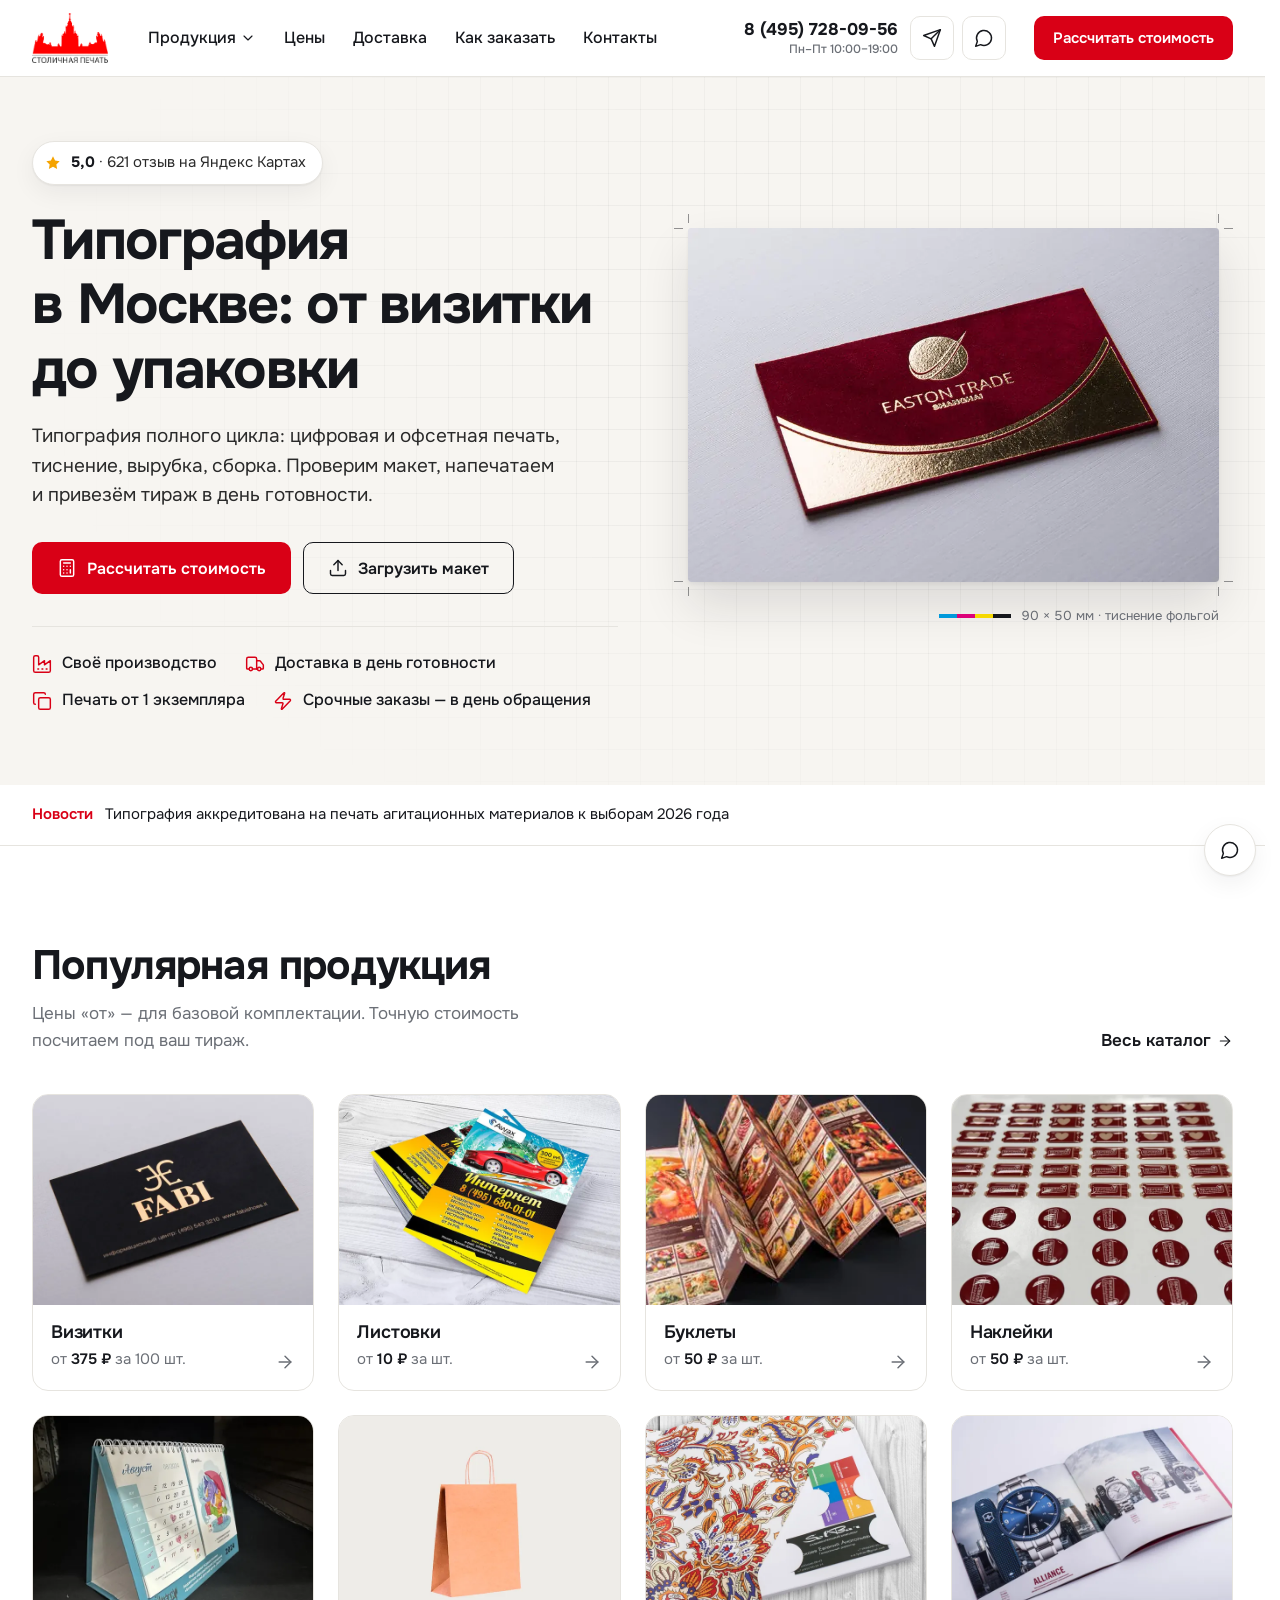
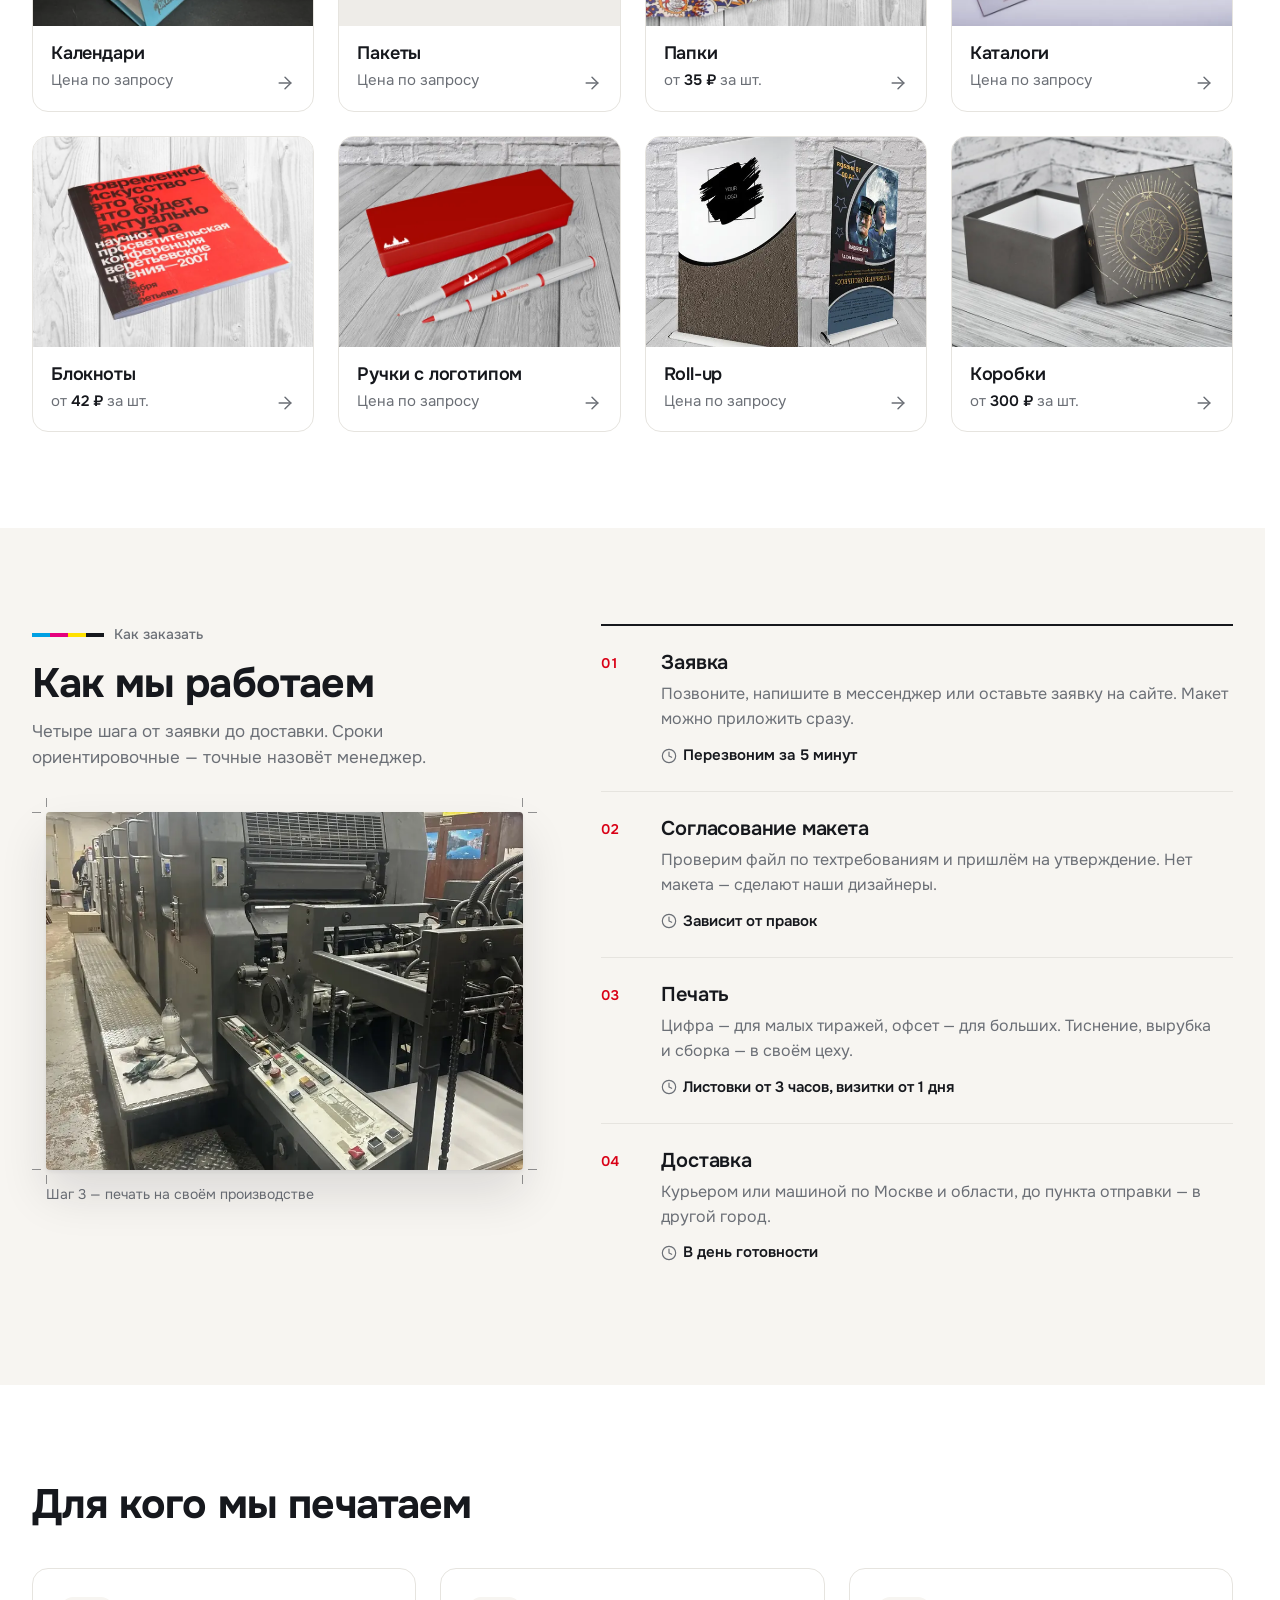
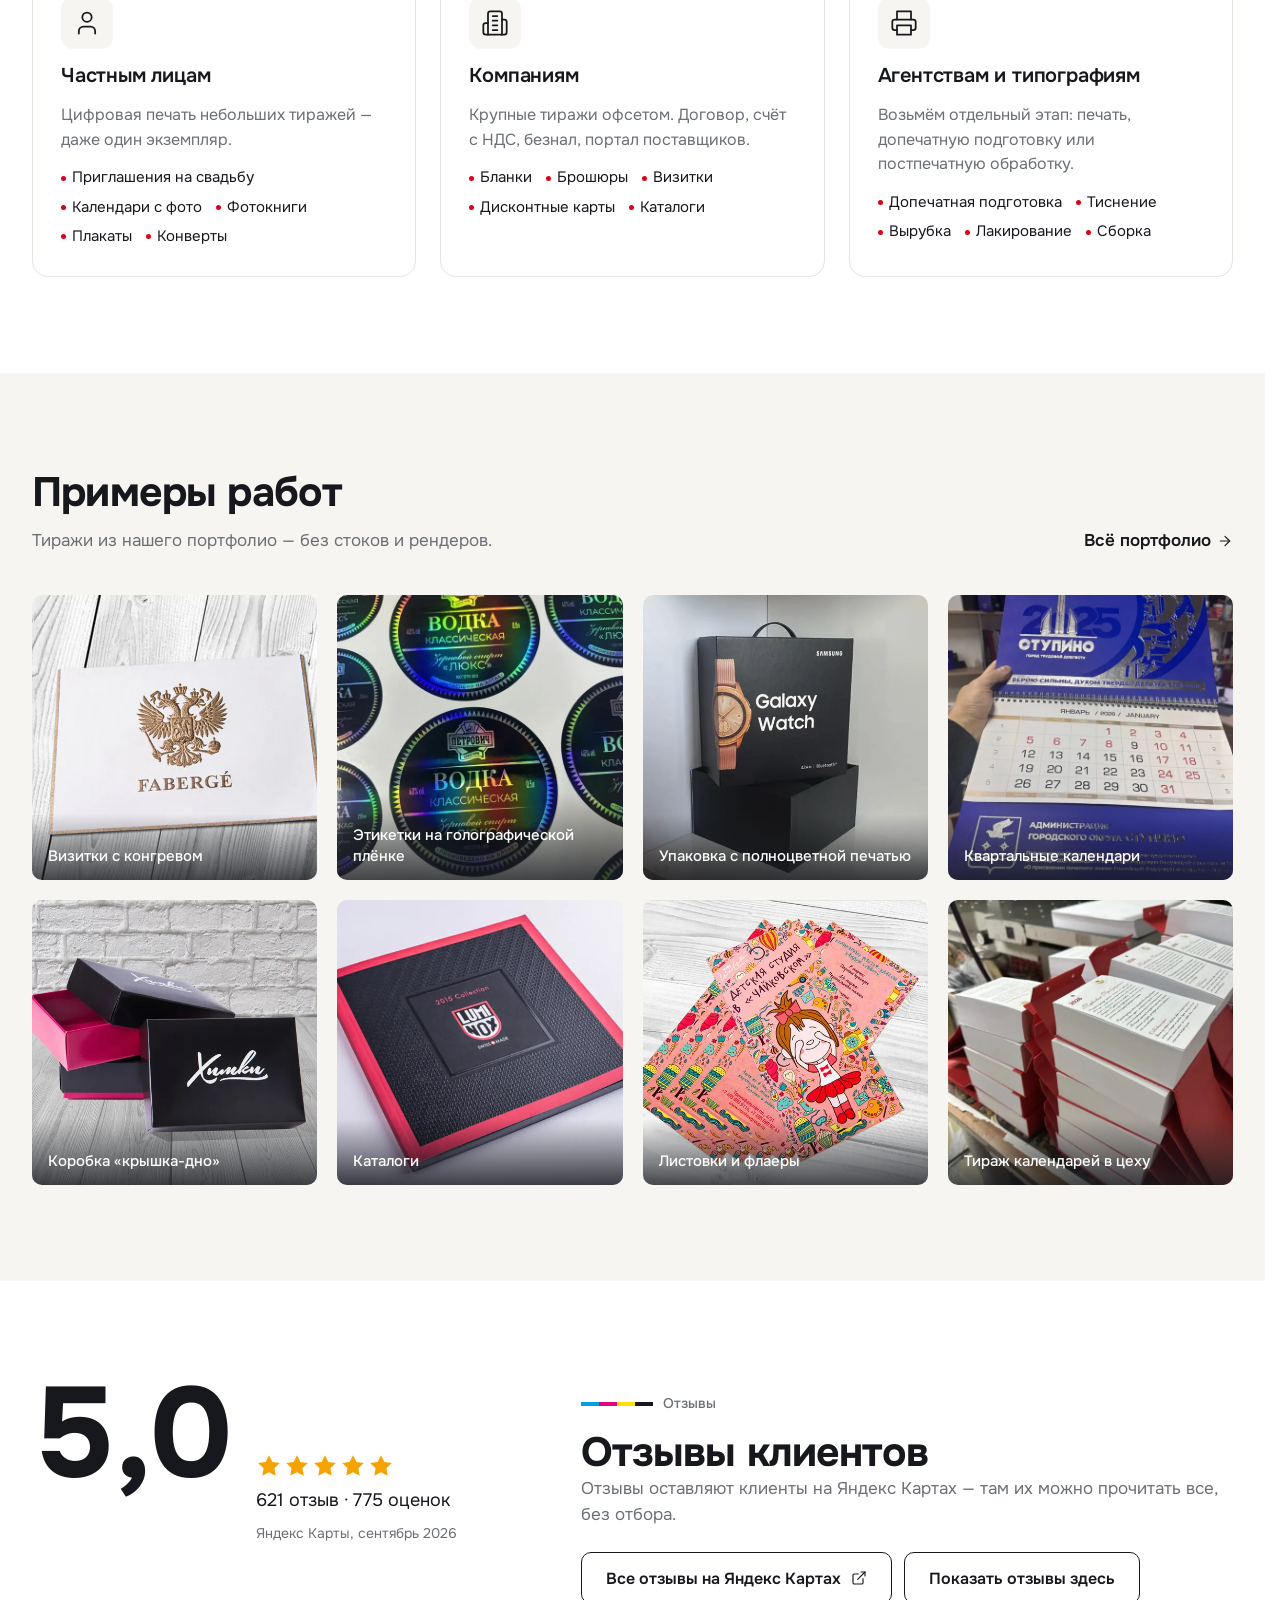
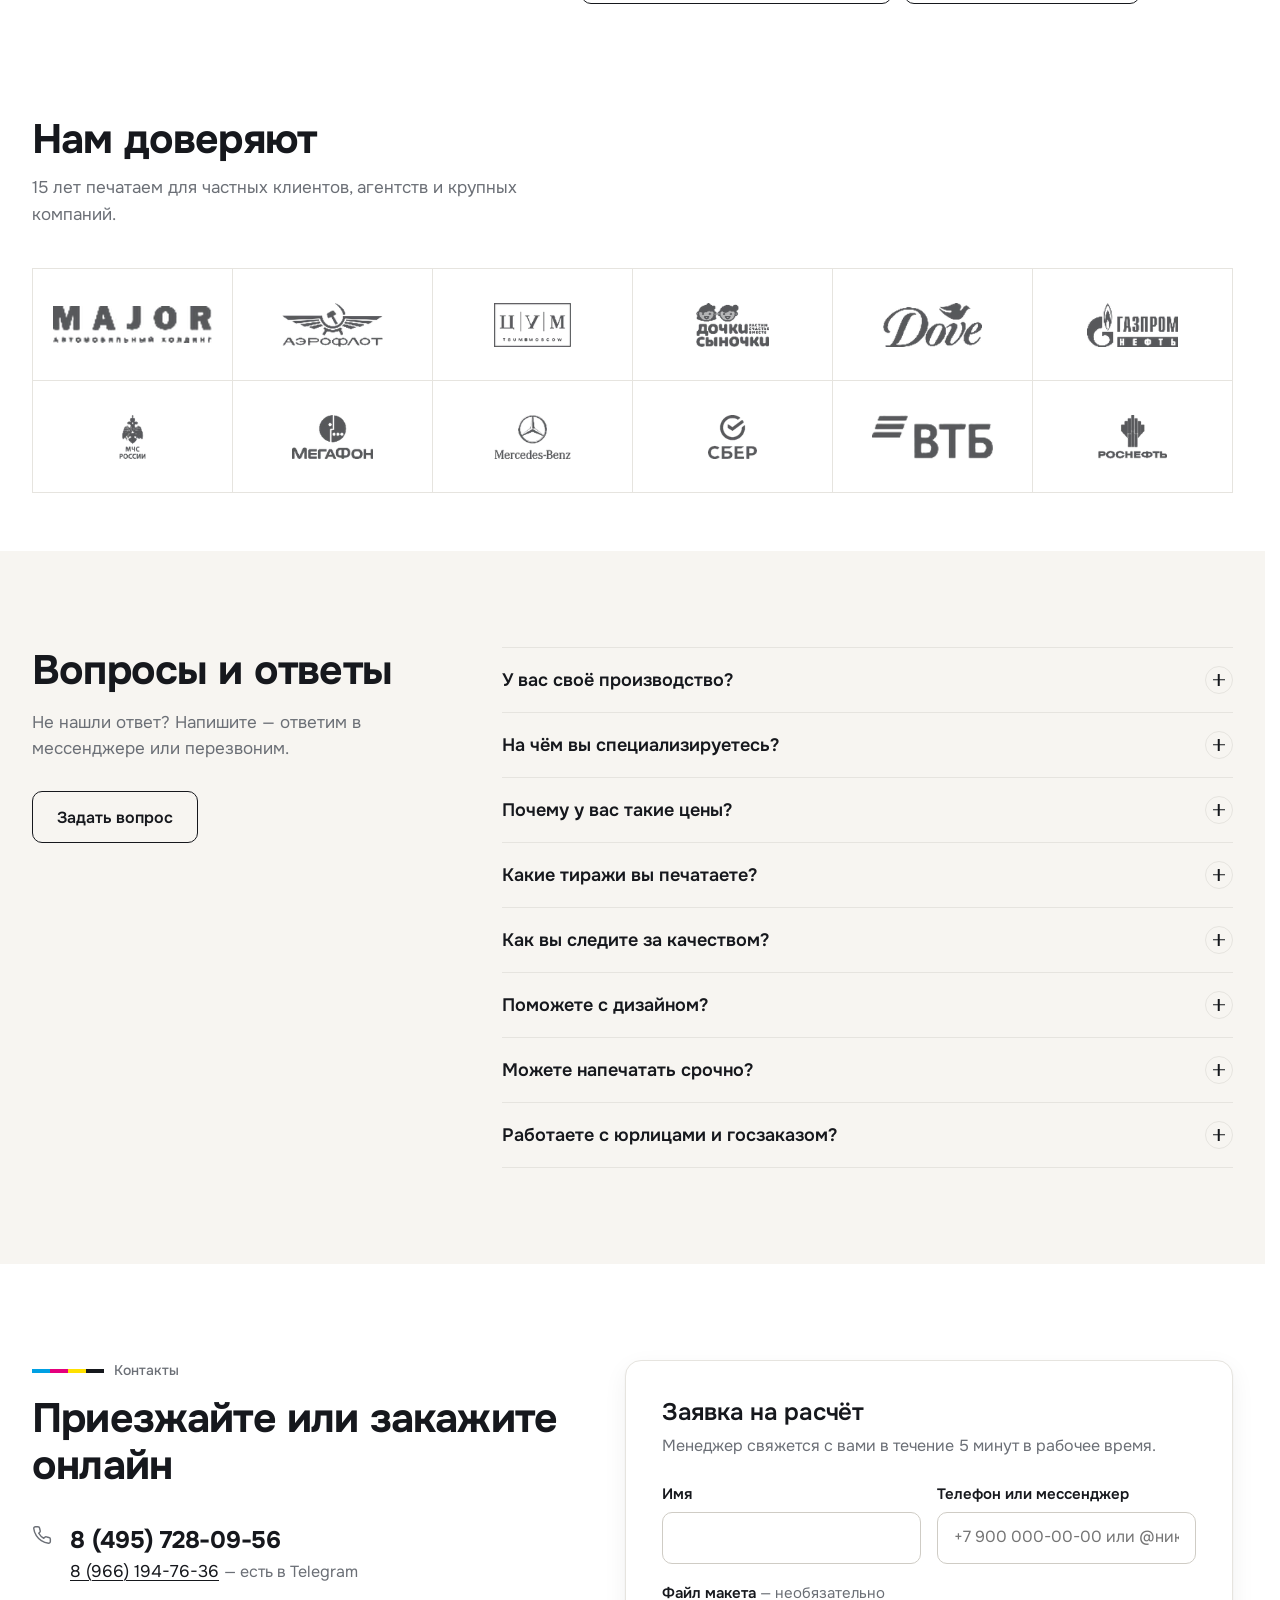
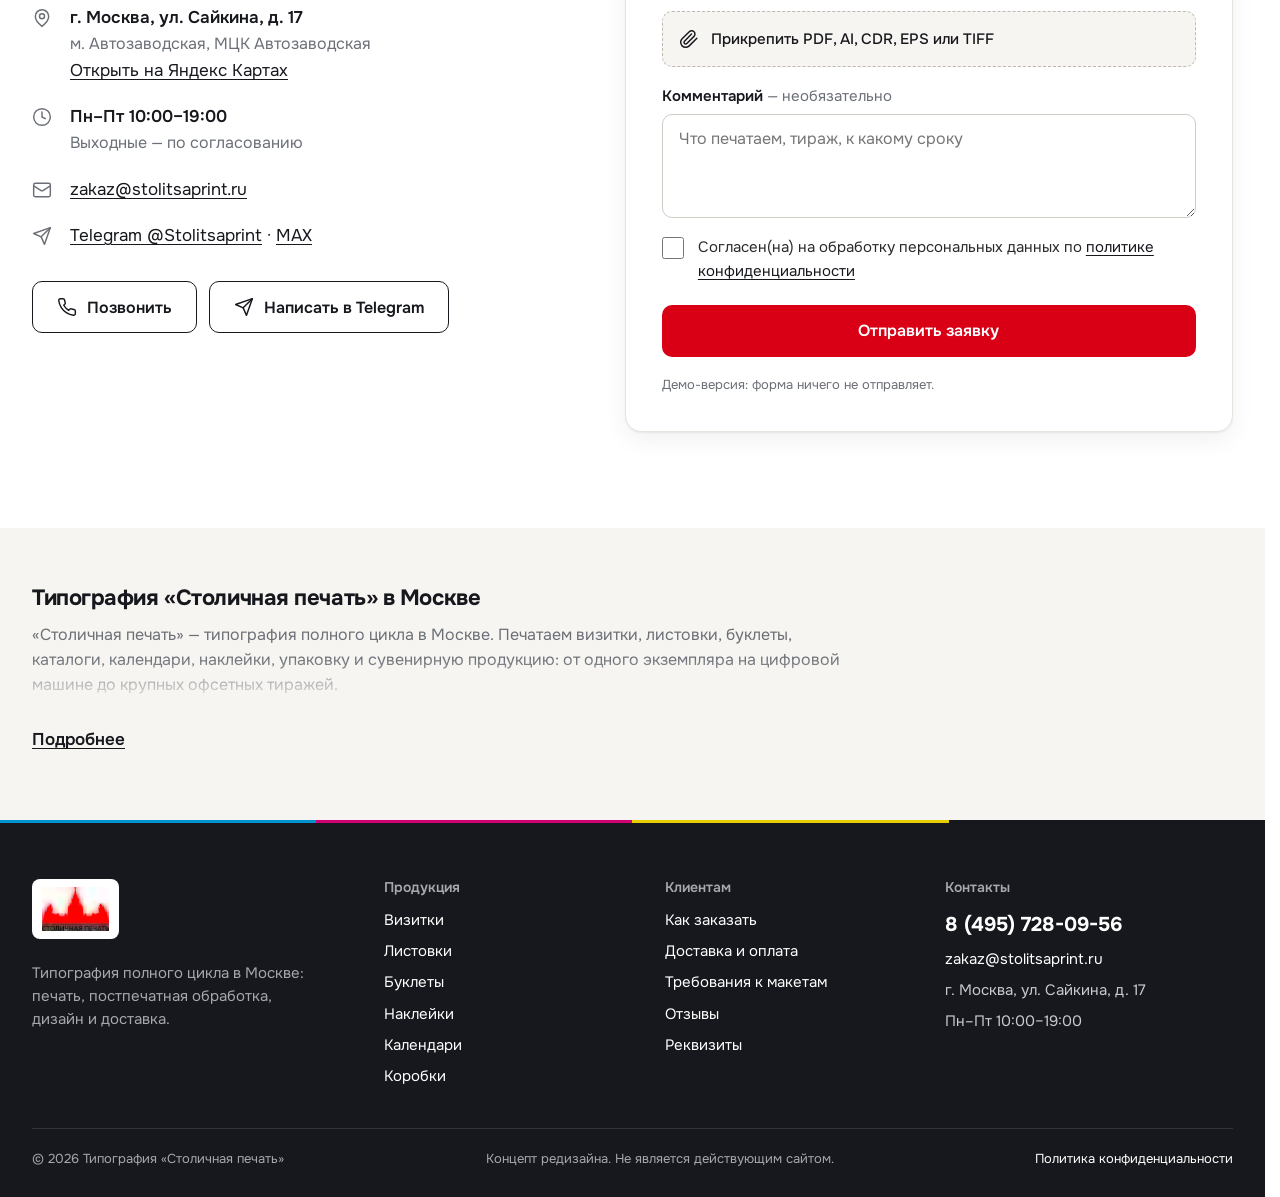
==== commit e4498a2e: "Мобильная версия: шапка не пропадает при открытом меню, убрана нижняя панель - Меню, открытое после " ====
--- a/index.html
+++ b/index.html
@@ -653,13 +653,6 @@
   <button class="chat__btn" id="chat-btn" type="button" aria-expanded="false" aria-controls="chat-menu" aria-label="Написать нам"><svg class="i" aria-hidden="true"><use href="#i-msg"/></svg></button>
 </div>
 
-<!-- Мобильная панель быстрой связи -->
-<nav class="bottombar" aria-label="Быстрая связь">
-  <a class="btn btn--ghost" href="tel:+74957280956"><svg class="i" aria-hidden="true"><use href="#i-phone"/></svg>Позвонить</a>
-  <a class="btn btn--ghost" href="https://t.me/Stolitsaprint" target="_blank" rel="noopener"><svg class="i" aria-hidden="true"><use href="#i-send"/></svg>Telegram</a>
-  <button class="btn btn--primary" type="button" data-order data-title="Расчёт стоимости"><svg class="i" aria-hidden="true"><use href="#i-calc"/></svg>Рассчитать</button>
-</nav>
-
 <dialog class="modal" id="order-dialog" aria-labelledby="order-title">
   <div class="modal__inner">
     <div class="modal__head">
--- a/assets/css/styles.css
+++ b/assets/css/styles.css
@@ -43,7 +43,7 @@
 
 /* ---------- База ---------- */
 *, *::before, *::after { box-sizing: border-box; }
-html { overflow-x: hidden; -webkit-text-size-adjust: 100%; scroll-behavior: smooth; scroll-padding-top: calc(var(--header-h) + 16px); }
+html { overflow-x: hidden; scrollbar-gutter: stable; -webkit-text-size-adjust: 100%; scroll-behavior: smooth; scroll-padding-top: calc(var(--header-h) + 16px); }
 body {
   margin: 0;
   font-family: var(--font);
@@ -55,7 +55,9 @@
   -webkit-font-smoothing: antialiased;
   text-rendering: optimizeLegibility;
 }
-body:has(dialog[open]), body.menu-open { overflow: hidden; }
+/* Блокируем прокрутку на html, а не на body: overflow у body сделал бы его
+   скролл-контейнером, и sticky-шапка уехала бы вверх вместе со страницей */
+html:has(dialog[open]), html.menu-open { overflow: hidden; }
 img, svg { display: block; max-width: 100%; }
 img { height: auto; }
 a { color: inherit; text-decoration-thickness: 1px; text-underline-offset: 3px; }
@@ -208,7 +210,7 @@
 .mnav {
   position: fixed; inset: var(--header-h) 0 0 0; z-index: 49;
   background: var(--white); overflow-y: auto; overscroll-behavior: contain;
-  padding: 8px 16px calc(96px + env(safe-area-inset-bottom));
+  padding: 8px var(--gutter) calc(32px + env(safe-area-inset-bottom));
 }
 .mnav[hidden] { display: none; }
 .mnav__list { list-style: none; }
@@ -495,9 +497,8 @@
 .footer .cmyk--wide { opacity: .9; }
 
 /* ==========================================================================
-   Нижняя панель (телефон), кнопка чата, уведомление
-   ========================================================================== */
-.bottombar { display: none; }
+   Кнопка чата, уведомление
+   ========================================================================== */
 .chat {
   position: fixed; right: 24px; bottom: 24px; z-index: 40;
   display: grid; justify-items: end; gap: 10px;
@@ -766,20 +767,8 @@
   .footer__logo img { height: 36px; }
   .footer__brand p { display: none; }
   .footer__col--info { display: none; }
-  .footer__bottom { padding-bottom: calc(96px + env(safe-area-inset-bottom)); }
-
-  .bottombar {
-    position: fixed; left: 0; right: 0; bottom: 0; z-index: 45;
-    display: grid; grid-template-columns: repeat(3, minmax(0, 1fr)); gap: 6px;
-    padding: 6px 10px calc(6px + env(safe-area-inset-bottom));
-    background: rgba(255, 255, 255, .97); border-top: 1px solid var(--line);
-    box-shadow: 0 -4px 16px rgba(22, 24, 29, .06);
-  }
-  .bottombar .btn { flex-direction: column; min-height: 52px; padding: 4px 6px; font-size: 13px; line-height: 1.15; gap: 3px; }
-  .bottombar .btn--ghost { background: var(--paper); color: var(--graphite); }
-  body { padding-bottom: 0; }
+
   .chat { display: none; }
-  .toast { bottom: calc(84px + env(safe-area-inset-bottom)); }
 
   /* визитки */
   .crumbs { padding-top: 14px; }
